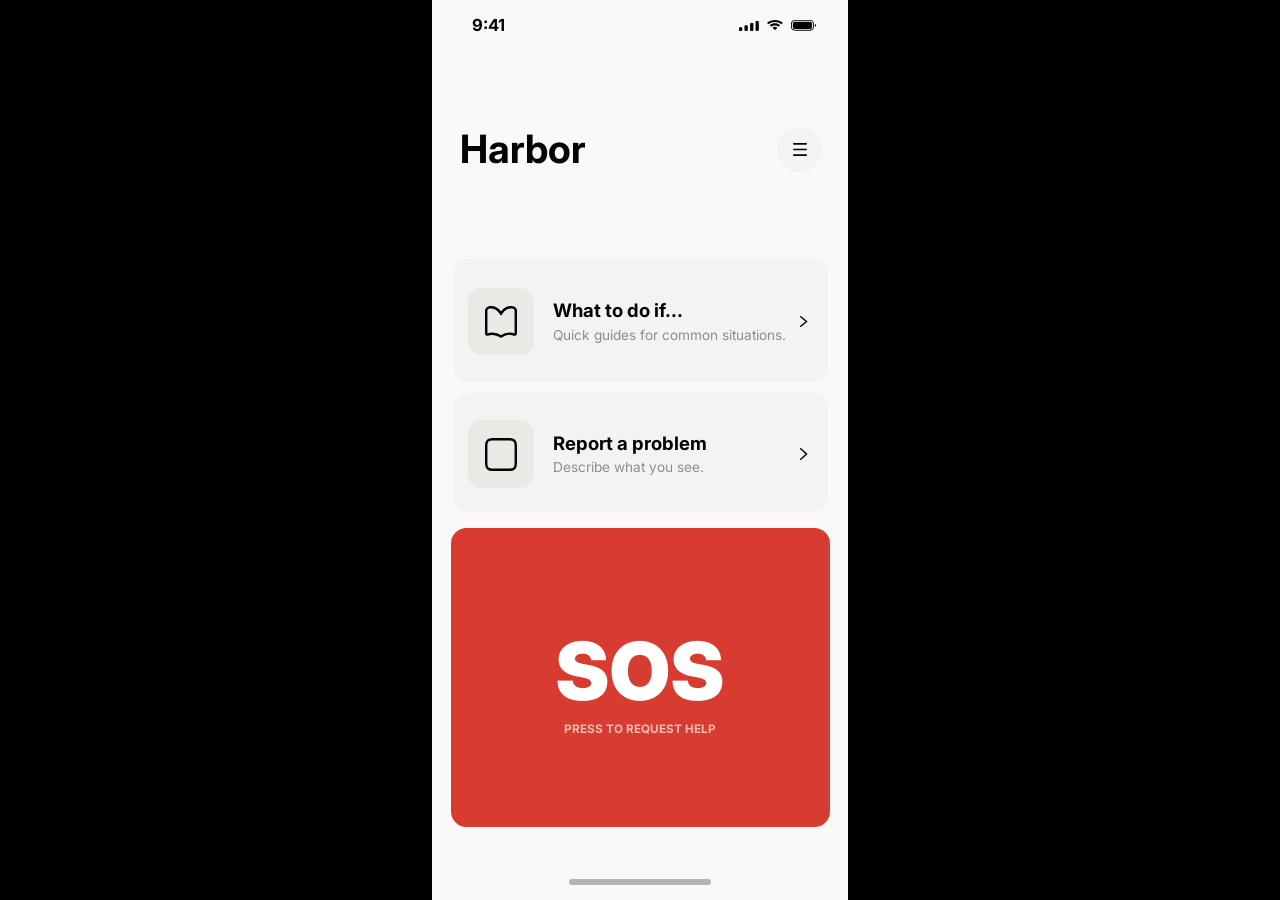
==== index.html @ 2ef94d4e "feat: high-end scrolling presentation website with 'P' key trigger, Double Diamond SVG, and mirrored" ====
<!DOCTYPE html>
<html lang="en">
<head>
    <meta charset="UTF-8">
    <meta name="viewport" content="width=device-width, initial-scale=1.0, maximum-scale=1.0">
    <title>Harbor · Superhero Emergency Alert App</title>
    <link rel="preconnect" href="https://fonts.googleapis.com">
    <link rel="preconnect" href="https://fonts.gstatic.com" crossorigin>
    <link href="https://fonts.googleapis.com/css2?family=Inter:wght@300;400;500;600;700;800;900&family=JetBrains+Mono:wght@400;500;600&display=swap" rel="stylesheet">
    <style>
        :root {
            --bg-dark: #08090d;
            --bg-card: rgba(18, 20, 29, 0.75);
            --border-glass: rgba(255, 255, 255, 0.08);
            --border-focus: rgba(239, 68, 68, 0.4);
            --text-primary: #f8fafc;
            --text-secondary: #94a3b8;
            --text-muted: #64748b;
            --accent-red: #ef4444;
            --accent-crimson: #e11d48;
            --accent-blue: #3b82f6;
            --font-main: 'Inter', -apple-system, BlinkMacSystemFont, 'Segoe UI', Roboto, sans-serif;
            --font-mono: 'JetBrains Mono', monospace;
        }

        * {
            box-sizing: border-box;
            margin: 0;
            padding: 0;
            -webkit-tap-highlight-color: transparent;
        }

        body {
            background: var(--bg-dark);
            color: var(--text-primary);
            font-family: var(--font-main);
            overflow-x: hidden;
            min-height: 100vh;
        }

        /* ==========================================================================
           PROTOTYPE VIEW MODE
           ========================================================================== */
        #prototype-viewport {
            width: 100vw;
            height: 100vh;
            display: flex;
            justify-content: center;
            align-items: center;
            background: #000;
            overflow: hidden;
            position: fixed;
            top: 0;
            left: 0;
            z-index: 100;
        }

        .phone-wrapper {
            position: relative;
            aspect-ratio: 852 / 1844;
            width: min(100vw, calc(100vh * (852 / 1844)));
            height: min(100vh, calc(100vw * (1844 / 852)));
            max-width: 100vw;
            max-height: 100vh;
            margin: auto;
            overflow: hidden;
            font-family: 'Inter', -apple-system, BlinkMacSystemFont, sans-serif;
            container-type: size;
            user-select: none;
            box-shadow: 0 0 60px rgba(0, 0, 0, 0.9);
        }

        .phone-wrapper * {
            pointer-events: none;
        }

        /* ==========================================================================
           PRESENTATION MODE (High-End Scrolling Website)
           ========================================================================== */
        #presentation-viewport {
            display: none;
            width: 100%;
            min-height: 100vh;
            background: var(--bg-dark);
            position: relative;
            z-index: 200;
            overflow-y: auto;
            scroll-behavior: smooth;
        }

        /* Background atmospheric mesh glow */
        .ambient-mesh {
            position: fixed;
            top: 0;
            left: 0;
            width: 100vw;
            height: 100vh;
            pointer-events: none;
            z-index: 0;
            background: 
                radial-gradient(circle at 15% 20%, rgba(225, 29, 72, 0.08) 0%, transparent 45%),
                radial-gradient(circle at 85% 65%, rgba(59, 130, 246, 0.06) 0%, transparent 50%),
                radial-gradient(circle at 50% 90%, rgba(239, 68, 68, 0.05) 0%, transparent 40%);
        }

        /* Persistent Navigation / Brand Header */
        .pres-nav {
            position: sticky;
            top: 0;
            width: 100%;
            padding: 1.25rem 2.5rem;
            display: flex;
            justify-content: space-between;
            align-items: center;
            background: rgba(8, 9, 13, 0.82);
            backdrop-filter: blur(20px);
            border-bottom: 1px solid var(--border-glass);
            z-index: 50;
        }

        .pres-nav-brand {
            display: flex;
            align-items: center;
            gap: 0.85rem;
        }

        .pres-logo-icon {
            width: 28px;
            height: 28px;
            background: linear-gradient(135deg, var(--accent-crimson), #fb7185);
            border-radius: 7px;
            display: flex;
            align-items: center;
            justify-content: center;
            color: #fff;
            font-weight: 900;
            font-size: 14px;
            box-shadow: 0 4px 12px rgba(225, 29, 72, 0.35);
        }

        .pres-nav-title {
            font-size: 1.05rem;
            font-weight: 700;
            color: #fff;
            letter-spacing: -0.02em;
        }

        .pres-nav-badge {
            font-family: var(--font-mono);
            font-size: 0.72rem;
            padding: 0.2rem 0.6rem;
            border-radius: 999px;
            background: rgba(255, 255, 255, 0.06);
            color: var(--text-secondary);
            border: 1px solid var(--border-glass);
        }

        .pres-nav-actions {
            display: flex;
            align-items: center;
            gap: 1.25rem;
        }

        .btn-live-prototype {
            display: inline-flex;
            align-items: center;
            gap: 0.5rem;
            background: rgba(239, 68, 68, 0.12);
            color: #fca5a5;
            border: 1px solid rgba(239, 68, 68, 0.3);
            padding: 0.5rem 1.15rem;
            border-radius: 8px;
            font-size: 0.85rem;
            font-weight: 600;
            text-decoration: none;
            transition: all 0.2s ease;
            cursor: pointer;
        }

        .btn-live-prototype:hover {
            background: rgba(239, 68, 68, 0.22);
            border-color: rgba(239, 68, 68, 0.5);
            color: #fff;
            transform: translateY(-1px);
        }

        .pulse-dot {
            width: 7px;
            height: 7px;
            border-radius: 50%;
            background: #ef4444;
            box-shadow: 0 0 8px #ef4444;
            animation: pulse 1.8s infinite;
        }

        @keyframes pulse {
            0%, 100% { opacity: 1; transform: scale(1); }
            50% { opacity: 0.4; transform: scale(0.85); }
        }

        /* Main Scrolling Content Area */
        .pres-container {
            max-width: 1280px;
            margin: 0 auto;
            padding: 3rem 2.5rem 6rem;
            position: relative;
            z-index: 10;
        }

        /* Common Section Layout */
        .pres-section {
            min-height: calc(100vh - 120px);
            display: flex;
            flex-direction: column;
            justify-content: center;
            padding: 4.5rem 0;
            border-bottom: 1px solid rgba(255, 255, 255, 0.05);
            position: relative;
        }

        .pres-section:last-of-type {
            border-bottom: none;
        }

        /* Kicker Label */
        .pres-kicker {
            font-family: var(--font-mono);
            font-size: 0.8125rem;
            font-weight: 600;
            text-transform: uppercase;
            letter-spacing: 0.14em;
            color: #fb7185;
            margin-bottom: 1.25rem;
            display: flex;
            align-items: center;
            gap: 0.65rem;
        }

        .pres-kicker::before {
            content: '';
            display: inline-block;
            width: 18px;
            height: 2px;
            background: #e11d48;
        }

        /* Section Headings */
        .pres-title {
            font-size: clamp(3.2rem, 6.5vw, 5.75rem);
            font-weight: 800;
            color: #fff;
            letter-spacing: -0.04em;
            line-height: 1.04;
            margin-bottom: 1.5rem;
        }

        .pres-subline {
            font-size: clamp(1.25rem, 2.2vw, 1.85rem);
            font-weight: 400;
            color: #cbd5e1;
            line-height: 1.45;
            max-width: 780px;
            letter-spacing: -0.015em;
            margin-bottom: 3.5rem;
        }

        /* Running Footers */
        .pres-footer {
            margin-top: auto;
            padding-top: 3.5rem;
            display: flex;
            justify-content: space-between;
            align-items: center;
            font-size: 0.95rem;
            color: var(--text-muted);
            border-top: 1px solid var(--border-glass);
            flex-wrap: wrap;
            gap: 1rem;
        }

        .pres-footer a.prototype-link {
            color: #38bdf8;
            text-decoration: none;
            font-weight: 600;
            display: inline-flex;
            align-items: center;
            gap: 0.35rem;
            transition: color 0.2s ease;
        }

        .pres-footer a.prototype-link:hover {
            color: #7dd3fc;
            text-decoration: underline;
        }

        /* ==========================================================================
           SECTION 1: HERO / COVER
           ========================================================================== */
        .hero-grid {
            display: grid;
            grid-template-columns: 1.15fr 0.85fr;
            gap: 4rem;
            align-items: center;
            width: 100%;
        }

        .hero-left {
            display: flex;
            flex-direction: column;
        }

        .hero-stats-row {
            display: flex;
            gap: 2.5rem;
            margin-bottom: 2rem;
            padding: 1.5rem 0;
            border-top: 1px solid var(--border-glass);
            border-bottom: 1px solid var(--border-glass);
        }

        .hero-stat-item {
            display: flex;
            flex-direction: column;
            gap: 0.25rem;
        }

        .hero-stat-label {
            font-family: var(--font-mono);
            font-size: 0.72rem;
            color: var(--text-muted);
            text-transform: uppercase;
            letter-spacing: 0.08em;
        }

        .hero-stat-value {
            font-size: 1.15rem;
            font-weight: 700;
            color: #f1f5f9;
        }

        /* Phone Device Mockup Showcase */
        .hero-mockup-wrapper {
            display: flex;
            justify-content: center;
            align-items: center;
            position: relative;
        }

        .mockup-backdrop-glow {
            position: absolute;
            width: 340px;
            height: 600px;
            background: radial-gradient(circle, rgba(225, 29, 72, 0.28) 0%, transparent 70%);
            filter: blur(54px);
            z-index: 1;
        }

        .device-phone-chassis {
            position: relative;
            z-index: 2;
            width: 360px;
            height: calc(360px * (1844 / 852));
            background: #111317;
            border-radius: 54px;
            padding: 10px;
            box-shadow: 
                0 32px 80px -15px rgba(0, 0, 0, 0.9),
                0 0 0 1px rgba(255, 255, 255, 0.14),
                inset 0 0 0 2px rgba(255, 255, 255, 0.08);
            transform: perspective(1200px) rotateY(-4deg) rotateX(2deg);
            transition: transform 0.4s cubic-bezier(0.16, 1, 0.3, 1), box-shadow 0.4s ease;
        }

        .device-phone-chassis:hover {
            transform: perspective(1200px) rotateY(0deg) rotateX(0deg) scale(1.02);
            box-shadow: 
                0 42px 100px -10px rgba(225, 29, 72, 0.3),
                0 0 0 1px rgba(255, 255, 255, 0.22);
        }

        .device-screen-bezel {
            position: relative;
            width: 100%;
            height: 100%;
            aspect-ratio: 852 / 1844;
            border-radius: 44px;
            overflow: hidden;
            background: rgb(250, 249, 247);
            container-type: size;
        }

        .device-screen-bezel .screen {
            display: block !important;
            position: absolute;
            top: 0;
            left: 0;
            width: 100%;
            height: 100%;
        }

        /* ==========================================================================
           SECTION 2: THE BRIEF & REFRAME
           ========================================================================== */
        .brief-layout {
            display: flex;
            flex-direction: column;
            gap: 3.5rem;
            width: 100%;
        }

        .asked-vs-testing-grid {
            display: grid;
            grid-template-columns: 1fr 1fr;
            gap: 2.5rem;
            width: 100%;
        }

        .comparison-col {
            display: flex;
            flex-direction: column;
            gap: 1.5rem;
        }

        .col-header-pill {
            display: flex;
            align-items: center;
            gap: 0.75rem;
            font-family: var(--font-mono);
            font-size: 0.8125rem;
            font-weight: 700;
            text-transform: uppercase;
            letter-spacing: 0.1em;
            padding: 0.65rem 1.25rem;
            border-radius: 12px;
            width: fit-content;
        }

        .col-left-pill {
            background: rgba(148, 163, 184, 0.08);
            color: #94a3b8;
            border: 1px solid rgba(148, 163, 184, 0.15);
        }

        .col-right-pill {
            background: rgba(59, 130, 246, 0.12);
            color: #93c5fd;
            border: 1px solid rgba(59, 130, 246, 0.25);
        }

        .brief-card {
            background: var(--bg-card);
            border: 1px solid var(--border-glass);
            border-radius: 20px;
            padding: 2rem;
            backdrop-filter: blur(16px);
            display: flex;
            flex-direction: column;
            gap: 0.85rem;
            position: relative;
            transition: all 0.25s ease;
        }

        .brief-card:hover {
            border-color: rgba(255, 255, 255, 0.18);
            transform: translateY(-2px);
            background: rgba(26, 30, 44, 0.85);
        }

        .brief-card-num {
            font-family: var(--font-mono);
            font-size: 0.75rem;
            font-weight: 700;
            color: var(--accent-red);
            letter-spacing: 0.1em;
        }

        .brief-card-title {
            font-size: 1.25rem;
            font-weight: 700;
            color: #fff;
            letter-spacing: -0.02em;
            line-height: 1.3;
        }

        .brief-card-desc {
            font-size: 0.95rem;
            color: var(--text-secondary);
            line-height: 1.6;
        }

        /* The Reframe Callout (Punchline - Greatest Weight) */
        .reframe-banner-card {
            position: relative;
            background: linear-gradient(135deg, rgba(225, 29, 72, 0.12) 0%, rgba(17, 24, 39, 0.85) 60%, rgba(8, 9, 13, 0.95) 100%);
            border: 1.5px solid rgba(225, 29, 72, 0.35);
            border-radius: 28px;
            padding: 3.5rem 3.5rem;
            overflow: hidden;
            box-shadow: 
                0 24px 60px rgba(225, 29, 72, 0.12),
                inset 0 1px 0 rgba(255, 255, 255, 0.15);
        }

        .reframe-badge {
            display: inline-flex;
            align-items: center;
            gap: 0.5rem;
            font-family: var(--font-mono);
            font-size: 0.75rem;
            font-weight: 700;
            text-transform: uppercase;
            letter-spacing: 0.14em;
            color: #fb7185;
            background: rgba(225, 29, 72, 0.15);
            border: 1px solid rgba(225, 29, 72, 0.3);
            padding: 0.35rem 0.85rem;
            border-radius: 999px;
            margin-bottom: 1.5rem;
        }

        .reframe-punchline {
            font-size: clamp(1.85rem, 3.4vw, 2.85rem);
            font-weight: 800;
            color: #ffffff;
            line-height: 1.22;
            letter-spacing: -0.03em;
            margin-bottom: 1.25rem;
        }

        .reframe-punchline span.highlight {
            background: linear-gradient(120deg, #fca5a5, #f43f5e);
            -webkit-background-clip: text;
            -webkit-text-fill-color: transparent;
        }

        .reframe-subtext {
            font-size: 1.15rem;
            color: #cbd5e1;
            line-height: 1.6;
            max-width: 820px;
        }

        /* ==========================================================================
           SECTION 3: THE PROCESS & DOUBLE DIAMOND
           ========================================================================== */
        .process-layout {
            display: flex;
            flex-direction: column;
            gap: 3.5rem;
            width: 100%;
        }

        .caption-card {
            display: flex;
            align-items: center;
            gap: 1.25rem;
            padding: 1.25rem 2rem;
            background: rgba(255, 255, 255, 0.03);
            border: 1px solid var(--border-glass);
            border-radius: 16px;
            width: fit-content;
        }

        .caption-icon {
            font-size: 1.2rem;
        }

        .caption-text {
            font-size: 1.15rem;
            font-weight: 600;
            color: #f1f5f9;
            letter-spacing: -0.01em;
        }

        .diamond-diagram-container {
            background: var(--bg-card);
            border: 1px solid var(--border-glass);
            border-radius: 28px;
            padding: 3rem 2.5rem;
            backdrop-filter: blur(20px);
            box-shadow: 0 20px 50px rgba(0, 0, 0, 0.4);
        }

        /* 7 Phases Breakdown Cards */
        .phases-grid {
            display: grid;
            grid-template-columns: repeat(7, 1fr);
            gap: 1rem;
            width: 100%;
            margin-top: 2rem;
        }

        .phase-step-card {
            background: rgba(255, 255, 255, 0.02);
            border: 1px solid var(--border-glass);
            border-radius: 14px;
            padding: 1.15rem 1rem;
            display: flex;
            flex-direction: column;
            gap: 0.5rem;
            transition: all 0.2s ease;
        }

        .phase-step-card:hover {
            background: rgba(255, 255, 255, 0.05);
            border-color: rgba(255, 255, 255, 0.2);
            transform: translateY(-2px);
        }

        .phase-num {
            font-family: var(--font-mono);
            font-size: 0.72rem;
            font-weight: 700;
            color: #94a3b8;
        }

        .phase-name {
            font-size: 0.92rem;
            font-weight: 700;
            color: #fff;
            line-height: 1.25;
        }

        .phase-type {
            font-size: 0.75rem;
            color: #64748b;
        }

        /* Floating Mode Switch Notification (Top right indicator) */
        .shortcut-badge {
            font-family: var(--font-mono);
            font-size: 0.75rem;
            color: #94a3b8;
            padding: 0.35rem 0.75rem;
            background: rgba(255, 255, 255, 0.05);
            border: 1px solid var(--border-glass);
            border-radius: 8px;
        }

        /* ==========================================================================
           PRINT / PDF EXPORT STYLES
           ========================================================================== */
        @media print {
            body, html {
                background: #08090d !important;
                color: #fff !important;
                -webkit-print-color-adjust: exact !important;
                print-color-adjust: exact !important;
            }

            #prototype-viewport {
                display: none !important;
            }

            #presentation-viewport {
                display: block !important;
                overflow: visible !important;
            }

            .pres-nav {
                display: none !important;
            }

            .pres-section {
                page-break-after: always !important;
                break-after: page !important;
                min-height: 100vh !important;
                height: 100vh !important;
                padding: 3rem 2rem !important;
                box-sizing: border-box !important;
            }

            .device-phone-chassis {
                transform: none !important;
                box-shadow: 0 0 0 1px #333 !important;
            }
        }

        /* Responsive breakpoints */
        @media (max-width: 1024px) {
            .hero-grid {
                grid-template-columns: 1fr;
                gap: 3rem;
            }
            .asked-vs-testing-grid {
                grid-template-columns: 1fr;
            }
            .phases-grid {
                grid-template-columns: repeat(2, 1fr);
            }
            .pres-section {
                min-height: auto;
                padding: 3rem 0;
            }
        }
    </style>
</head>
<body>

    <!-- ==========================================================================
         MODE 1: INTERACTIVE MOBILE PROTOTYPE
         ========================================================================== -->
    <div id="prototype-viewport">
        <div class="phone-wrapper">
            
        <div id="home" class="screen" style="display:block; width:100%; height:100%; position:absolute; top:0; left:0; background:rgb(250,249,247);">
            <div style='position:absolute; left:0.000%; top:0.000%; width:100.000%; height:100.000%; pointer-events:none; background:rgb(250,249,247);'></div>
<div style='position:absolute; left:9.636%; top:1.762%; text-align:left; width:max-content; white-space:nowrap; height:max-content; font-size:1.844cqh; font-weight:700; color:rgb(3,4,3); line-height:1.150; display:flex; flex-direction:column; overflow:visible;'><span>9:41</span></div>
<img id='21:285' src='svgs/21_285.svg' style='position:absolute; left:73.913%; top:2.302%; width:4.738%; height:1.127%; object-fit:contain;' />
<img id='21:288' src='svgs/21_288.svg' style='position:absolute; left:80.482%; top:2.206%; width:3.827%; height:1.137%; object-fit:contain;' />
<img id='21:291' src='svgs/21_291.svg' style='position:absolute; left:86.134%; top:2.267%; width:6.423%; height:1.198%; object-fit:contain;' />
<div style='position:absolute; left:6.698%; top:14.100%; text-align:left; width:max-content; white-space:nowrap; height:max-content; font-size:4.338cqh; font-weight:700; color:rgb(3,4,3); line-height:1.150; display:flex; flex-direction:column; overflow:visible;'><span>Harbor</span></div>
<div style='position:absolute; left:83.079%; top:14.100%; width:10.811%; height:4.989%; pointer-events:none; background:rgb(244,243,241); border-radius:5.423cqh;'></div>
<img id='21:261' src='svgs/21_261.svg' style='position:absolute; left:86.722%; top:15.835%; width:3.525%; height:1.518%; object-fit:contain;' />
<div style='position:absolute; left:5.053%; top:28.742%; width:90.247%; height:13.666%; pointer-events:none; background:rgb(244,243,241); border-radius:1.735cqh;'></div>
<div style='position:absolute; left:8.578%; top:31.996%; width:15.981%; height:7.484%; pointer-events:none; background:rgb(235,233,230); border-radius:1.518cqh;'></div>
<img id='21:265' src='svgs/21_265.svg' style='position:absolute; left:12.691%; top:33.948%; width:7.756%; height:3.579%; object-fit:contain;' />
<div style='position:absolute; left:29.025%; top:33.351%; text-align:left; width:max-content; white-space:nowrap; height:max-content; font-size:2.061cqh; font-weight:700; color:rgb(3,4,3); line-height:1.158; display:flex; flex-direction:column; overflow:visible;'><span>What to do if...</span></div>
<div style='position:absolute; left:29.025%; top:36.280%; text-align:left; width:max-content; white-space:nowrap; height:max-content; font-size:1.518cqh; font-weight:400; color:rgb(137,142,152); line-height:1.214; display:flex; flex-direction:column; overflow:visible;'><span>Quick guides for common situations.</span></div>
<img id='21:269' src='svgs/21_269.svg' style='position:absolute; left:88.484%; top:34.978%; width:1.880%; height:1.518%; object-fit:contain;' />
<div style='position:absolute; left:5.053%; top:43.709%; width:90.247%; height:13.178%; pointer-events:none; background:rgb(244,243,241); border-radius:1.735cqh;'></div>
<div style='position:absolute; left:8.578%; top:46.719%; width:15.981%; height:7.484%; pointer-events:none; background:rgb(235,233,230); border-radius:1.518cqh;'></div>
<img id='21:272' src='svgs/21_272.svg' style='position:absolute; left:12.691%; top:48.617%; width:7.756%; height:3.688%; object-fit:contain;' />
<div style='position:absolute; left:29.025%; top:48.075%; text-align:left; width:max-content; white-space:nowrap; height:max-content; font-size:2.061cqh; font-weight:700; color:rgb(3,4,3); line-height:1.158; display:flex; flex-direction:column; overflow:visible;'><span>Report a problem</span></div>
<div style='position:absolute; left:29.025%; top:51.003%; text-align:left; width:max-content; white-space:nowrap; height:max-content; font-size:1.518cqh; font-weight:400; color:rgb(137,142,152); line-height:1.214; display:flex; flex-direction:column; overflow:visible;'><span>Describe what you see.</span></div>
<img id='21:276' src='svgs/21_276.svg' style='position:absolute; left:88.484%; top:49.702%; width:1.880%; height:1.518%; object-fit:contain;' />
<div style='position:absolute; left:4.583%; top:58.623%; width:91.069%; height:33.297%; pointer-events:none; background:rgb(216,59,48); border-radius:1.735cqh;'></div>
<div style='position:absolute; left:50.118%; top:69.902%; transform:translateX(-50%); text-align:center; width:max-content; white-space:nowrap; height:max-content; font-size:8.894cqh; font-weight:900; color:rgb(255,255,255); line-height:1.061; display:flex; flex-direction:column; overflow:visible;'><span>SOS</span></div>
<div style='position:absolute; left:50.118%; top:80.206%; transform:translateX(-50%); text-align:center; width:max-content; white-space:nowrap; height:max-content; font-size:1.302cqh; font-weight:700; color:rgb(243,187,179); line-height:1.250; display:flex; flex-direction:column; overflow:visible;'><span>PRESS TO REQUEST HELP</span></div>
<div style='position:absolute; left:32.902%; top:97.722%; width:34.195%; height:0.651%; pointer-events:none; background:rgb(180,177,176); border-radius:5.423cqh;'></div>
        </div>
        
        <div id="sending_alert" class="screen" style="display:none; width:100%; height:100%; position:absolute; top:0; left:0; background:rgb(250,249,247);">
            <div style='position:absolute; left:0.000%; top:0.000%; width:100.000%; height:100.000%; pointer-events:none; background:rgb(250,249,247);'></div>
<div style='position:absolute; left:10.563%; top:1.681%; text-align:left; width:max-content; white-space:nowrap; height:max-content; font-size:1.844cqh; font-weight:700; color:rgb(3,4,3); line-height:1.300; display:flex; flex-direction:column; overflow:visible;'><span>9:41</span></div>
<img id='21:3529' src='svgs/21_3529.svg' style='position:absolute; left:74.178%; top:2.169%; width:4.930%; height:1.410%; object-fit:contain;' />
<img id='21:3530' src='svgs/21_3530.svg' style='position:absolute; left:80.516%; top:2.169%; width:4.225%; height:1.410%; object-fit:contain;' />
<img id='21:3531' src='svgs/21_3531.svg' style='position:absolute; left:86.150%; top:2.169%; width:6.573%; height:1.410%; object-fit:contain;' />
<img id='21:3533' src='svgs/21_3533.svg' style='position:absolute; left:10.094%; top:24.675%; width:79.812%; height:37.419%; object-fit:contain;' />
<img id='21:3534' src='svgs/21_3534.svg' style='position:absolute; left:15.141%; top:25.759%; width:72.418%; height:35.249%; object-fit:contain;' />
<div style='position:absolute; left:50.000%; top:35.005%; transform:translateX(-50%); text-align:center; width:max-content; white-space:nowrap; height:max-content; font-size:13.232cqh; font-weight:700; color:rgb(3,4,3); line-height:1.066; display:flex; flex-direction:column; overflow:visible;'><span>2</span></div>
<div style='position:absolute; left:50.000%; top:49.105%; transform:translateX(-50%); text-align:center; width:max-content; white-space:nowrap; height:max-content; font-size:2.061cqh; font-weight:400; color:rgb(153,153,153); line-height:1.300; display:flex; flex-direction:column; overflow:visible;'><span>Sending alert...</span></div>
<div style='position:absolute; left:4.577%; top:82.104%; width:90.845%; height:9.761%; pointer-events:none; background:rgb(216,59,48); border-radius:1.735cqh;'></div>
<div style='position:absolute; left:50.000%; top:85.005%; transform:translateX(-50%); text-align:center; width:max-content; white-space:nowrap; height:max-content; font-size:3.037cqh; font-weight:700; color:rgb(255,255,255); line-height:1.300; display:flex; flex-direction:column; overflow:visible;'><span>Cancel</span></div>
<div style='position:absolute; left:32.981%; top:97.722%; width:34.038%; height:0.651%; pointer-events:none; background:rgb(180,177,176); border-radius:54.230cqh;'></div>
        </div>
        
        <div id="sos_active" class="screen" style="display:none; width:100%; height:100%; position:absolute; top:0; left:0; background:rgb(16,19,20);">
            <div style='position:absolute; left:0.000%; top:0.000%; width:100.000%; height:100.000%; pointer-events:none; background:rgb(16,19,20);'></div>
<div style='position:absolute; left:10.563%; top:1.681%; text-align:left; width:max-content; white-space:nowrap; height:max-content; font-size:1.844cqh; font-weight:700; color:rgb(250,250,250); line-height:1.300; display:flex; flex-direction:column; overflow:visible;'><span>9:41</span></div>
<img id='21:3545' src='svgs/21_3545.svg' style='position:absolute; left:74.178%; top:2.169%; width:4.930%; height:1.410%; object-fit:contain;' />
<img id='21:3546' src='svgs/21_3546.svg' style='position:absolute; left:80.516%; top:2.169%; width:4.225%; height:1.410%; object-fit:contain;' />
<img id='21:3547' src='svgs/21_3547.svg' style='position:absolute; left:86.150%; top:2.169%; width:6.573%; height:1.410%; object-fit:contain;' />
<div style='position:absolute; left:3.991%; top:7.918%; width:92.019%; height:48.482%; pointer-events:none; background:rgb(25,28,27); border-radius:1.735cqh; border: 0.054cqh solid rgb(40,44,42); box-sizing: border-box;'></div>
<div style='position:absolute; left:8.216%; top:10.846%; text-align:left; width:max-content; white-space:nowrap; height:max-content; font-size:1.518cqh; font-weight:400; color:rgb(180,184,188); line-height:1.300; display:flex; flex-direction:column; overflow:visible;'><span>Sharing Location, Mic and Video</span></div>
<img id='21:3890' src='svgs/21_3890.svg' style='position:absolute; left:85.544%; top:10.905%; width:5.673%; height:1.835%; object-fit:contain;' />
<div style='position:absolute; left:7.277%; top:15.184%; width:85.446%; height:12.907%; pointer-events:none; background:rgb(32,41,35); border-radius:1.735cqh;'></div>
<div style='position:absolute; left:13.146%; top:17.842%; width:16.432%; height:7.592%; pointer-events:none; background:rgb(47,57,48); border-radius:54.230cqh;'></div>
<img id='21:3555' src='svgs/21_3555.svg' style='position:absolute; left:18.310%; top:20.228%; width:6.103%; height:2.820%; object-fit:contain;' />
<div style='position:absolute; left:36.385%; top:18.465%; text-align:left; width:max-content; white-space:nowrap; height:max-content; font-size:1.627cqh; font-weight:700; color:rgb(180,184,188); line-height:1.300; display:flex; flex-direction:column; overflow:visible;'><span>Help is just</span></div>
<div style='position:absolute; left:36.385%; top:20.797%; text-align:left; width:max-content; white-space:nowrap; height:max-content; font-size:3.471cqh; font-weight:700; color:rgb(250,250,250); line-height:1.150; display:flex; flex-direction:column; overflow:visible;'><span>20 m away</span></div>
<div style='position:absolute; left:7.277%; top:29.067%; width:85.446%; height:12.148%; pointer-events:none; background:rgb(42,37,33); border-radius:1.735cqh;'></div>
<div style='position:absolute; left:13.146%; top:31.345%; width:16.432%; height:7.592%; pointer-events:none; background:rgb(56,52,44); border-radius:54.230cqh;'></div>
<img id='21:3561' src='svgs/21_3561.svg' style='position:absolute; left:17.723%; top:33.964%; width:7.277%; height:2.354%; object-fit:contain;' />
<div style='position:absolute; left:36.385%; top:32.538%; text-align:left; width:max-content; white-space:nowrap; height:max-content; font-size:2.007cqh; font-weight:700; color:rgb(250,250,250); line-height:1.300; display:flex; flex-direction:column; overflow:visible;'><span>5 Heroes are on your way</span></div>
<div style='position:absolute; left:36.385%; top:35.792%; text-align:left; width:max-content; white-space:nowrap; height:max-content; font-size:1.518cqh; font-weight:400; color:rgb(180,184,188); line-height:1.300; display:flex; flex-direction:column; overflow:visible;'><span>8 Watchers are near</span></div>
<div style='position:absolute; left:7.277%; top:42.191%; width:85.446%; height:12.690%; pointer-events:none; background:rgb(32,39,43); border-radius:1.735cqh;'></div>
<img id='21:3566' src='svgs/21_3566.svg' style='position:absolute; left:13.146%; top:44.740%; width:16.432%; height:7.592%; object-fit:contain;' />
<div style='position:absolute; left:36.385%; top:45.906%; text-align:left; width:max-content; white-space:nowrap; height:max-content; font-size:2.115cqh; font-weight:700; color:rgb(250,250,250); line-height:1.300; display:flex; flex-direction:column; overflow:visible;'><span>Genos is 600 m away</span></div>
<div style='position:absolute; left:36.385%; top:49.322%; text-align:left; width:max-content; white-space:nowrap; height:max-content; font-size:1.410cqh; font-weight:400; color:rgb(180,184,188); line-height:1.300; display:flex; flex-direction:column; overflow:visible;'><span>Class A Hero, 127 Situations handled</span></div>
<div style='position:absolute; left:4.577%; top:59.219%; text-align:left; width:max-content; white-space:nowrap; height:max-content; font-size:1.518cqh; font-weight:400; color:rgb(180,184,188); line-height:1.300; display:flex; flex-direction:column; overflow:visible;'><span>The Current Situation is</span></div>
<div style='position:absolute; left:4.577%; top:62.690%; width:44.014%; height:10.738%; pointer-events:none; background:rgb(32,41,35); border-radius:1.735cqh; border: 0.054cqh solid rgb(57,66,58); box-sizing: border-box;'></div>
<img id='21:3893' src='svgs/21_3893.svg' style='position:absolute; left:23.846%; top:65.799%; width:5.478%; height:1.265%; object-fit:contain;' />
<div style='position:absolute; left:26.585%; top:68.818%; transform:translateX(-50%); text-align:center; width:max-content; white-space:nowrap; height:max-content; font-size:1.844cqh; font-weight:700; color:rgb(250,250,250); line-height:1.300; display:flex; flex-direction:column; overflow:visible;'><span>Better</span></div>
<div style='position:absolute; left:51.408%; top:62.690%; width:44.014%; height:10.738%; pointer-events:none; background:rgb(42,37,33); border-radius:1.735cqh; border: 0.054cqh solid rgb(57,66,58); box-sizing: border-box;'></div>
<img id='21:3896' src='svgs/21_3896.svg' style='position:absolute; left:70.677%; top:65.799%; width:5.478%; height:1.265%; object-fit:contain;' />
<div style='position:absolute; left:73.415%; top:68.818%; transform:translateX(-50%); text-align:center; width:max-content; white-space:nowrap; height:max-content; font-size:1.844cqh; font-weight:700; color:rgb(250,250,250); line-height:1.300; display:flex; flex-direction:column; overflow:visible;'><span>Worse</span></div>
<div style='position:absolute; left:4.577%; top:74.946%; width:90.845%; height:7.484%; pointer-events:none; background:rgb(39,43,45); border-radius:1.735cqh;'></div>
<img id='21:3899' src='svgs/21_3899.svg' style='position:absolute; left:35.153%; top:78.037%; width:2.817%; height:1.302%; object-fit:contain;' />
<div style='position:absolute; left:43.603%; top:77.495%; text-align:left; width:max-content; white-space:nowrap; height:max-content; font-size:1.844cqh; font-weight:700; color:rgb(250,250,250); line-height:1.300; display:flex; flex-direction:column; overflow:visible;'><span>Cancel SOS</span></div>
<div style='position:absolute; left:4.577%; top:83.948%; width:90.845%; height:5.206%; pointer-events:none; background:rgb(24,28,30); border-radius:1.735cqh; border: 0.054cqh solid rgb(48,53,54); box-sizing: border-box;'></div>
<div style='position:absolute; left:50.000%; top:85.683%; transform:translateX(-50%); text-align:center; width:max-content; white-space:nowrap; height:max-content; font-size:1.356cqh; font-weight:400; color:rgb(180,184,188); line-height:1.300; display:flex; flex-direction:column; overflow:visible;'><span>Swipe up anywhere to add details</span></div>
<div style='position:absolute; left:32.981%; top:97.722%; width:34.038%; height:0.651%; pointer-events:none; background:rgb(240,240,240); border-radius:54.230cqh;'></div>
        </div>
        
        <div id="situation_category" class="screen" style="display:none; width:100%; height:100%; position:absolute; top:0; left:0; background:rgb(16,19,20);">
            <div style='position:absolute; left:0.000%; top:0.000%; width:100.000%; height:100.000%; pointer-events:none; background:rgb(16,19,20);'></div>
<div style='position:absolute; left:10.563%; top:1.681%; text-align:left; width:max-content; white-space:nowrap; height:max-content; font-size:1.844cqh; font-weight:700; color:rgb(250,250,250); line-height:1.300; display:flex; flex-direction:column; overflow:visible;'><span>9:41</span></div>
<img id='21:3591' src='svgs/21_3591.svg' style='position:absolute; left:74.178%; top:2.169%; width:4.930%; height:1.410%; object-fit:contain;' />
<img id='21:3592' src='svgs/21_3592.svg' style='position:absolute; left:80.516%; top:2.169%; width:4.225%; height:1.410%; object-fit:contain;' />
<img id='21:3593' src='svgs/21_3593.svg' style='position:absolute; left:86.150%; top:2.169%; width:6.573%; height:1.410%; object-fit:contain;' />
<div style='position:absolute; left:6.338%; top:8.731%; width:71.009%; height:0.759%; pointer-events:none; background:rgb(24,28,30); border-radius:0.542cqh;'></div>
<div style='position:absolute; left:6.338%; top:8.731%; width:19.014%; height:0.759%; pointer-events:none; background:rgb(255,255,255); border-radius:0.542cqh;'></div>
<div style='position:absolute; left:81.103%; top:8.324%; text-align:left; width:max-content; white-space:nowrap; height:max-content; font-size:1.193cqh; font-weight:400; color:rgb(180,184,188); line-height:1.300; display:flex; flex-direction:column; overflow:visible;'><span>Step 1 of 2</span></div>
<div style='position:absolute; left:6.338%; top:14.100%; text-align:left; width:max-content; white-space:nowrap; height:max-content; font-size:3.037cqh; font-weight:700; color:rgb(250,250,250); line-height:1.300; display:flex; flex-direction:column; overflow:visible;'><span>What do you see?</span></div>
<div style='position:absolute; left:6.338%; top:18.709%; text-align:left; width:max-content; white-space:nowrap; height:max-content; font-size:1.573cqh; font-weight:400; color:rgb(180,184,188); line-height:1.300; display:flex; flex-direction:column; overflow:visible;'><span>Choose the option that best describes the situation.</span></div>
<div style='position:absolute; left:6.338%; top:21.421%; text-align:left; width:max-content; white-space:nowrap; height:max-content; font-size:1.518cqh; font-weight:400; color:rgb(130,136,139); line-height:1.300; display:flex; flex-direction:column; overflow:visible;'><span>Your mic is on, so you can also just speak if it’s safe.</span></div>
<div style='position:absolute; left:3.286%; top:25.108%; width:45.305%; height:11.714%; pointer-events:none; background:rgb(24,28,30); border-radius:1.735cqh;'></div>
<div style='position:absolute; left:6.338%; top:28.254%; width:11.737%; height:5.423%; pointer-events:none; background:rgb(60,45,38); border-radius:54.230cqh;'></div>
<img id='21:3607' src='svgs/21_3607.svg' style='position:absolute; left:9.953%; top:29.664%; width:4.507%; height:2.603%; object-fit:contain;' />
<div style='position:absolute; left:21.596%; top:28.200%; text-align:left; width:max-content; white-space:nowrap; height:max-content; font-size:1.247cqh; font-weight:700; color:rgb(250,250,250); line-height:1.150; display:flex; flex-direction:column; overflow:visible;'><span>Fire or smoke</span></div>
<div style='position:absolute; left:21.596%; top:30.260%; text-align:left; width:max-content; white-space:nowrap; height:max-content; font-size:1.085cqh; font-weight:400; color:rgb(180,184,188); line-height:1.600; display:flex; flex-direction:column; overflow:visible;'><span>Flames, smoke, or<br>a burning smell</span></div>
<div style='position:absolute; left:51.408%; top:25.108%; width:45.305%; height:11.714%; pointer-events:none; background:rgb(24,28,30); border-radius:1.735cqh;'></div>
<div style='position:absolute; left:54.460%; top:28.254%; width:11.737%; height:5.423%; pointer-events:none; background:rgb(56,39,41); border-radius:54.230cqh;'></div>
<img id='21:3613' src='svgs/21_3613.svg' style='position:absolute; left:57.512%; top:29.664%; width:5.634%; height:2.603%; object-fit:contain;' />
<div style='position:absolute; left:69.718%; top:28.200%; text-align:left; width:max-content; white-space:nowrap; height:max-content; font-size:1.247cqh; font-weight:700; color:rgb(250,250,250); line-height:1.150; display:flex; flex-direction:column; overflow:visible;'><span>Someone hurt</span></div>
<div style='position:absolute; left:69.718%; top:30.260%; text-align:left; width:max-content; white-space:nowrap; height:max-content; font-size:1.085cqh; font-weight:400; color:rgb(180,184,188); line-height:1.600; display:flex; flex-direction:column; overflow:visible;'><span>An injured or<br>collapsed person</span></div>
<div style='position:absolute; left:3.286%; top:38.124%; width:45.305%; height:11.714%; pointer-events:none; background:rgb(24,28,30); border-radius:1.735cqh;'></div>
<div style='position:absolute; left:6.338%; top:41.269%; width:11.737%; height:5.423%; pointer-events:none; background:rgb(42,40,57); border-radius:54.230cqh;'></div>
<img id='21:3620' src='svgs/21_3620.svg' style='position:absolute; left:9.390%; top:43.069%; width:5.634%; height:1.822%; object-fit:contain;' />
<div style='position:absolute; left:21.596%; top:41.215%; text-align:left; width:max-content; white-space:nowrap; height:max-content; font-size:1.247cqh; font-weight:700; color:rgb(250,250,250); line-height:1.150; display:flex; flex-direction:column; overflow:visible;'><span>Crime or suspicious</span></div>
<div style='position:absolute; left:21.596%; top:43.275%; text-align:left; width:max-content; white-space:nowrap; height:max-content; font-size:1.085cqh; font-weight:400; color:rgb(180,184,188); line-height:1.600; display:flex; flex-direction:column; overflow:visible;'><span>Theft, assault, or<br>something looks wrong</span></div>
<div style='position:absolute; left:51.408%; top:38.124%; width:45.305%; height:11.714%; pointer-events:none; background:rgb(24,28,30); border-radius:1.735cqh;'></div>
<div style='position:absolute; left:54.460%; top:41.269%; width:11.737%; height:5.423%; pointer-events:none; background:rgb(52,48,37); border-radius:54.230cqh;'></div>
<img id='21:3626' src='svgs/21_3626.svg' style='position:absolute; left:57.512%; top:42.679%; width:5.634%; height:2.603%; object-fit:contain;' />
<div style='position:absolute; left:69.718%; top:41.215%; text-align:left; width:max-content; white-space:nowrap; height:max-content; font-size:1.247cqh; font-weight:700; color:rgb(250,250,250); line-height:1.150; display:flex; flex-direction:column; overflow:visible;'><span>Disaster or collapse</span></div>
<div style='position:absolute; left:69.718%; top:43.275%; text-align:left; width:max-content; white-space:nowrap; height:max-content; font-size:1.085cqh; font-weight:400; color:rgb(180,184,188); line-height:1.600; display:flex; flex-direction:column; overflow:visible;'><span>Crash, collapse,<br>quake, or flood</span></div>
<div style='position:absolute; left:3.286%; top:51.139%; width:45.305%; height:11.714%; pointer-events:none; background:rgb(24,28,30); border-radius:1.735cqh;'></div>
<div style='position:absolute; left:6.338%; top:54.284%; width:11.737%; height:5.423%; pointer-events:none; background:rgb(37,49,58); border-radius:54.230cqh;'></div>
<img id='21:3633' src='svgs/21_3633.svg' style='position:absolute; left:9.390%; top:55.694%; width:5.634%; height:2.603%; object-fit:contain;' />
<div style='position:absolute; left:21.596%; top:54.230%; text-align:left; width:max-content; white-space:nowrap; height:max-content; font-size:1.247cqh; font-weight:700; color:rgb(250,250,250); line-height:1.150; display:flex; flex-direction:column; overflow:visible;'><span>Someone missing</span></div>
<div style='position:absolute; left:21.596%; top:56.291%; text-align:left; width:max-content; white-space:nowrap; height:max-content; font-size:1.085cqh; font-weight:400; color:rgb(180,184,188); line-height:1.600; display:flex; flex-direction:column; overflow:visible;'><span>A person you can’t<br>find</span></div>
<div style='position:absolute; left:51.408%; top:51.139%; width:45.305%; height:11.714%; pointer-events:none; background:rgb(24,28,30); border-radius:1.735cqh;'></div>
<div style='position:absolute; left:54.460%; top:54.284%; width:11.737%; height:5.423%; pointer-events:none; background:rgb(48,43,62); border-radius:54.230cqh;'></div>
<img id='21:3639' src='svgs/21_3639.svg' style='position:absolute; left:57.512%; top:55.694%; width:5.634%; height:2.603%; object-fit:contain;' />
<div style='position:absolute; left:69.718%; top:54.230%; text-align:left; width:max-content; white-space:nowrap; height:max-content; font-size:1.247cqh; font-weight:700; color:rgb(250,250,250); line-height:1.150; display:flex; flex-direction:column; overflow:visible;'><span>Villain or monster</span></div>
<div style='position:absolute; left:69.718%; top:56.291%; text-align:left; width:max-content; white-space:nowrap; height:max-content; font-size:1.085cqh; font-weight:400; color:rgb(180,184,188); line-height:1.600; display:flex; flex-direction:column; overflow:visible;'><span>Someone or something<br>attacking with powers</span></div>
<div style='position:absolute; left:3.286%; top:64.154%; width:45.305%; height:11.714%; pointer-events:none; background:rgb(24,28,30); border-radius:1.735cqh;'></div>
<div style='position:absolute; left:6.338%; top:67.299%; width:11.737%; height:5.423%; pointer-events:none; background:rgb(38,55,44); border-radius:54.230cqh;'></div>
<img id='21:3646' src='svgs/21_3646.svg' style='position:absolute; left:9.390%; top:68.709%; width:5.634%; height:2.603%; object-fit:contain;' />
<div style='position:absolute; left:21.596%; top:67.299%; text-align:left; width:max-content; white-space:nowrap; height:max-content; font-size:1.139cqh; font-weight:700; color:rgb(250,250,250); line-height:1.150; display:flex; flex-direction:column; overflow:visible;'><span>Powers out of control</span></div>
<div style='position:absolute; left:21.596%; top:69.252%; text-align:left; width:max-content; white-space:nowrap; height:max-content; font-size:1.085cqh; font-weight:400; color:rgb(180,184,188); line-height:1.600; display:flex; flex-direction:column; overflow:visible;'><span>Someone who can’t<br>control their powers</span></div>
<div style='position:absolute; left:51.408%; top:64.154%; width:45.305%; height:11.714%; pointer-events:none; background:rgb(24,28,30); border-radius:1.735cqh;'></div>
<div style='position:absolute; left:54.460%; top:67.299%; width:11.737%; height:5.423%; pointer-events:none; background:rgb(39,49,60); border-radius:54.230cqh;'></div>
<img id='21:3652' src='svgs/21_3652.svg' style='position:absolute; left:57.512%; top:69.100%; width:5.634%; height:1.822%; object-fit:contain;' />
<div style='position:absolute; left:69.718%; top:67.245%; text-align:left; width:max-content; white-space:nowrap; height:max-content; font-size:1.247cqh; font-weight:700; color:rgb(250,250,250); line-height:1.150; display:flex; flex-direction:column; overflow:visible;'><span>Battle nearby</span></div>
<div style='position:absolute; left:69.718%; top:69.306%; text-align:left; width:max-content; white-space:nowrap; height:max-content; font-size:1.085cqh; font-weight:400; color:rgb(180,184,188); line-height:1.600; display:flex; flex-direction:column; overflow:visible;'><span>Heroes fighting<br>close to you</span></div>
<div style='position:absolute; left:3.286%; top:77.169%; width:93.427%; height:9.653%; pointer-events:none; background:rgb(24,28,30); border-radius:1.735cqh;'></div>
<div style='position:absolute; left:6.808%; top:79.284%; width:11.737%; height:5.423%; pointer-events:none; background:rgb(39,43,45); border-radius:54.230cqh;'></div>
<img id='21:3658' src='svgs/21_3658.svg' style='position:absolute; left:9.859%; top:81.735%; width:5.634%; height:0.521%; object-fit:contain;' />
<div style='position:absolute; left:23.239%; top:79.962%; text-align:left; width:max-content; white-space:nowrap; height:max-content; font-size:1.356cqh; font-weight:700; color:rgb(250,250,250); line-height:1.300; display:flex; flex-direction:column; overflow:visible;'><span>Something else</span></div>
<div style='position:absolute; left:23.239%; top:82.348%; text-align:left; width:max-content; white-space:nowrap; height:max-content; font-size:1.302cqh; font-weight:400; color:rgb(180,184,188); line-height:1.300; display:flex; flex-direction:column; overflow:visible;'><span>None of these match</span></div>
<div style='position:absolute; left:32.981%; top:97.722%; width:34.038%; height:0.651%; pointer-events:none; background:rgb(240,240,240); border-radius:54.230cqh;'></div>
        </div>
        
        <div id="fire_details" class="screen" style="display:none; width:100%; height:100%; position:absolute; top:0; left:0; background:rgb(16,19,20);">
            <div style='position:absolute; left:0.000%; top:0.000%; width:100.000%; height:100.000%; pointer-events:none; background:rgb(16,19,20);'></div>
<div style='position:absolute; left:10.563%; top:1.681%; text-align:left; width:max-content; white-space:nowrap; height:max-content; font-size:1.844cqh; font-weight:700; color:rgb(250,250,250); line-height:1.300; display:flex; flex-direction:column; overflow:visible;'><span>9:41</span></div>
<img id='21:3668' src='svgs/21_3668.svg' style='position:absolute; left:74.178%; top:2.169%; width:4.930%; height:1.410%; object-fit:contain;' />
<img id='21:3669' src='svgs/21_3669.svg' style='position:absolute; left:80.516%; top:2.169%; width:4.225%; height:1.410%; object-fit:contain;' />
<img id='21:3670' src='svgs/21_3670.svg' style='position:absolute; left:86.150%; top:2.169%; width:6.573%; height:1.410%; object-fit:contain;' />
<div style='position:absolute; left:6.338%; top:7.321%; width:71.009%; height:0.759%; pointer-events:none; background:rgb(24,28,30); border-radius:0.542cqh;'></div>
<div style='position:absolute; left:6.338%; top:7.321%; width:51.408%; height:0.759%; pointer-events:none; background:rgb(255,255,255); border-radius:0.542cqh;'></div>
<div style='position:absolute; left:81.103%; top:6.914%; text-align:left; width:max-content; white-space:nowrap; height:max-content; font-size:1.193cqh; font-weight:400; color:rgb(180,184,188); line-height:1.300; display:flex; flex-direction:column; overflow:visible;'><span>Step 2 of 2</span></div>
<div style='position:absolute; left:5.164%; top:10.629%; width:89.671%; height:5.857%; pointer-events:none; background:rgb(24,28,30); border-radius:1.735cqh;'></div>
<div style='position:absolute; left:7.981%; top:11.659%; width:8.216%; height:3.796%; pointer-events:none; background:rgb(60,45,38); border-radius:54.230cqh;'></div>
<img id='21:3680' src='svgs/21_3680.svg' style='position:absolute; left:10.493%; top:12.636%; width:3.192%; height:1.844%; object-fit:contain;' />
<div style='position:absolute; left:19.014%; top:12.690%; text-align:left; width:max-content; white-space:nowrap; height:max-content; font-size:1.356cqh; font-weight:700; color:rgb(250,250,250); line-height:1.300; display:flex; flex-direction:column; overflow:visible;'><span>Fire or smoke</span></div>
<div style='position:absolute; left:76.878%; top:11.822%; width:15.141%; height:3.471%; pointer-events:none; background:rgb(39,43,45); border-radius:54.230cqh;'></div>
<div style='position:absolute; left:79.460%; top:12.717%; text-align:left; width:max-content; white-space:nowrap; height:max-content; font-size:1.302cqh; font-weight:400; color:rgb(250,250,250); line-height:1.300; display:flex; flex-direction:column; overflow:visible;'><span>Change</span></div>
<div style='position:absolute; left:6.103%; top:19.089%; text-align:left; width:max-content; white-space:nowrap; height:max-content; font-size:2.820cqh; font-weight:700; color:rgb(250,250,250); line-height:1.300; display:flex; flex-direction:column; overflow:visible;'><span>What do you see?</span></div>
<div style='position:absolute; left:6.103%; top:23.102%; text-align:left; width:max-content; white-space:nowrap; height:max-content; font-size:1.627cqh; font-weight:400; color:rgb(180,184,188); line-height:1.300; display:flex; flex-direction:column; overflow:visible;'><span>Tell us what’s visible right now.</span></div>
<div style='position:absolute; left:5.164%; top:26.952%; width:28.638%; height:11.280%; pointer-events:none; background:rgb(24,28,30); border-radius:1.518cqh; border: 0.108cqh solid rgb(125,145,164); box-sizing: border-box;'></div>
<div style='position:absolute; left:15.258%; top:28.362%; width:8.451%; height:3.905%; pointer-events:none; background:rgb(60,45,38); border-radius:54.230cqh;'></div>
<img id='21:3691' src='svgs/21_3691.svg' style='position:absolute; left:17.793%; top:29.338%; width:3.380%; height:1.952%; object-fit:contain;' />
<div style='position:absolute; left:19.484%; top:32.918%; transform:translateX(-50%); text-align:center; width:max-content; white-space:nowrap; height:max-content; font-size:1.356cqh; font-weight:700; color:rgb(250,250,250); line-height:1.300; display:flex; flex-direction:column; overflow:visible;'><span>Flames</span></div>
<div style='position:absolute; left:19.484%; top:34.978%; transform:translateX(-50%); text-align:center; width:max-content; white-space:nowrap; height:max-content; font-size:1.139cqh; font-weight:400; color:rgb(180,184,188); line-height:1.300; display:flex; flex-direction:column; overflow:visible;'><span>Visible fire</span></div>
<div style='position:absolute; left:36.150%; top:26.952%; width:28.169%; height:11.280%; pointer-events:none; background:rgb(24,28,30); border-radius:1.518cqh;'></div>
<div style='position:absolute; left:46.009%; top:28.362%; width:8.451%; height:3.905%; pointer-events:none; background:rgb(39,43,45); border-radius:54.230cqh;'></div>
<img id='21:3902' src='svgs/21_3902.svg' style='position:absolute; left:48.474%; top:29.745%; width:3.521%; height:1.139%; object-fit:contain;' />
<div style='position:absolute; left:50.235%; top:32.918%; transform:translateX(-50%); text-align:center; width:max-content; white-space:nowrap; height:max-content; font-size:1.356cqh; font-weight:700; color:rgb(250,250,250); line-height:1.300; display:flex; flex-direction:column; overflow:visible;'><span>Only smoke</span></div>
<div style='position:absolute; left:50.235%; top:34.978%; transform:translateX(-50%); text-align:center; width:max-content; white-space:nowrap; height:max-content; font-size:1.139cqh; font-weight:400; color:rgb(180,184,188); line-height:1.300; display:flex; flex-direction:column; overflow:visible;'><span>No visible flames</span></div>
<div style='position:absolute; left:66.667%; top:26.952%; width:28.169%; height:11.280%; pointer-events:none; background:rgb(24,28,30); border-radius:1.518cqh;'></div>
<div style='position:absolute; left:76.526%; top:28.362%; width:8.451%; height:3.905%; pointer-events:none; background:rgb(39,43,45); border-radius:54.230cqh;'></div>
<div style='position:absolute; left:80.751%; top:29.338%; transform:translateX(-50%); text-align:center; width:max-content; white-space:nowrap; height:max-content; font-size:1.952cqh; font-weight:700; color:rgb(255,255,255); line-height:1.150; display:flex; flex-direction:column; overflow:visible;'><span>?</span></div>
<div style='position:absolute; left:80.751%; top:32.918%; transform:translateX(-50%); text-align:center; width:max-content; white-space:nowrap; height:max-content; font-size:1.356cqh; font-weight:700; color:rgb(250,250,250); line-height:1.300; display:flex; flex-direction:column; overflow:visible;'><span>Not sure</span></div>
<div style='position:absolute; left:80.751%; top:34.978%; transform:translateX(-50%); text-align:center; width:max-content; white-space:nowrap; height:max-content; font-size:1.139cqh; font-weight:400; color:rgb(180,184,188); line-height:1.300; display:flex; flex-direction:column; overflow:visible;'><span>I can’t tell</span></div>
<div style='position:absolute; left:6.103%; top:40.184%; text-align:left; width:max-content; white-space:nowrap; height:max-content; font-size:2.820cqh; font-weight:700; color:rgb(250,250,250); line-height:1.300; display:flex; flex-direction:column; overflow:visible;'><span>Anyone inside?</span></div>
<div style='position:absolute; left:6.103%; top:44.306%; text-align:left; width:max-content; white-space:nowrap; height:max-content; font-size:1.627cqh; font-weight:400; color:rgb(180,184,188); line-height:1.300; display:flex; flex-direction:column; overflow:visible;'><span>Are there people in the building or area?</span></div>
<div style='position:absolute; left:5.164%; top:47.939%; width:28.326%; height:11.280%; pointer-events:none; background:rgb(24,28,30); border-radius:1.518cqh;'></div>
<div style='position:absolute; left:15.102%; top:49.349%; width:8.451%; height:3.905%; pointer-events:none; background:rgb(39,43,45); border-radius:54.230cqh;'></div>
<img id='21:3714' src='svgs/21_3714.svg' style='position:absolute; left:17.214%; top:50.325%; width:4.225%; height:1.952%; object-fit:contain;' />
<div style='position:absolute; left:19.327%; top:53.905%; transform:translateX(-50%); text-align:center; width:max-content; white-space:nowrap; height:max-content; font-size:1.356cqh; font-weight:700; color:rgb(250,250,250); line-height:1.300; display:flex; flex-direction:column; overflow:visible;'><span>Yes</span></div>
<div style='position:absolute; left:19.327%; top:55.965%; transform:translateX(-50%); text-align:center; width:max-content; white-space:nowrap; height:max-content; font-size:1.139cqh; font-weight:400; color:rgb(180,184,188); line-height:1.300; display:flex; flex-direction:column; overflow:visible;'><span>People are inside</span></div>
<div style='position:absolute; left:35.837%; top:47.939%; width:28.326%; height:11.280%; pointer-events:none; background:rgb(24,28,30); border-radius:1.518cqh;'></div>
<div style='position:absolute; left:45.775%; top:49.349%; width:8.451%; height:3.905%; pointer-events:none; background:rgb(39,43,45); border-radius:54.230cqh;'></div>
<img id='21:3720' src='svgs/21_3720.svg' style='position:absolute; left:47.887%; top:50.325%; width:4.225%; height:1.952%; object-fit:contain;' />
<div style='position:absolute; left:50.000%; top:53.905%; transform:translateX(-50%); text-align:center; width:max-content; white-space:nowrap; height:max-content; font-size:1.356cqh; font-weight:700; color:rgb(250,250,250); line-height:1.300; display:flex; flex-direction:column; overflow:visible;'><span>No</span></div>
<div style='position:absolute; left:50.000%; top:55.965%; transform:translateX(-50%); text-align:center; width:max-content; white-space:nowrap; height:max-content; font-size:1.139cqh; font-weight:400; color:rgb(180,184,188); line-height:1.300; display:flex; flex-direction:column; overflow:visible;'><span>No one inside</span></div>
<div style='position:absolute; left:66.510%; top:47.939%; width:28.326%; height:11.280%; pointer-events:none; background:rgb(24,28,30); border-radius:1.518cqh;'></div>
<div style='position:absolute; left:76.448%; top:49.349%; width:8.451%; height:3.905%; pointer-events:none; background:rgb(39,43,45); border-radius:54.230cqh;'></div>
<div style='position:absolute; left:80.673%; top:50.325%; transform:translateX(-50%); text-align:center; width:max-content; white-space:nowrap; height:max-content; font-size:1.952cqh; font-weight:700; color:rgb(255,255,255); line-height:1.150; display:flex; flex-direction:column; overflow:visible;'><span>?</span></div>
<div style='position:absolute; left:80.673%; top:53.905%; transform:translateX(-50%); text-align:center; width:max-content; white-space:nowrap; height:max-content; font-size:1.356cqh; font-weight:700; color:rgb(250,250,250); line-height:1.300; display:flex; flex-direction:column; overflow:visible;'><span>Not sure</span></div>
<div style='position:absolute; left:80.673%; top:55.965%; transform:translateX(-50%); text-align:center; width:max-content; white-space:nowrap; height:max-content; font-size:1.139cqh; font-weight:400; color:rgb(180,184,188); line-height:1.300; display:flex; flex-direction:column; overflow:visible;'><span>I’m not sure</span></div>
<div style='position:absolute; left:6.103%; top:61.063%; text-align:left; width:max-content; white-space:nowrap; height:max-content; font-size:2.603cqh; font-weight:700; color:rgb(250,250,250); line-height:1.300; display:flex; flex-direction:column; overflow:visible;'><span>Anything else we should know?</span></div>
<div style='position:absolute; left:6.103%; top:64.859%; text-align:left; width:max-content; white-space:nowrap; height:max-content; font-size:1.627cqh; font-weight:400; color:rgb(180,184,188); line-height:1.300; display:flex; flex-direction:column; overflow:visible;'><span>Add any details that could help responders.</span></div>
<div style='position:absolute; left:5.164%; top:68.384%; width:89.671%; height:7.918%; pointer-events:none; background:rgb(24,28,30); border-radius:1.735cqh; border: 0.054cqh solid rgb(48,53,54); box-sizing: border-box;'></div>
<img id='21:3905' src='svgs/21_3905.svg' style='position:absolute; left:10.465%; top:71.484%; width:3.717%; height:1.717%; object-fit:contain;' />
<div style='position:absolute; left:17.840%; top:71.367%; text-align:left; width:max-content; white-space:nowrap; height:max-content; font-size:1.518cqh; font-weight:400; color:rgb(180,184,188); line-height:1.300; display:flex; flex-direction:column; overflow:visible;'><span>Type a message...</span></div>
<div style='position:absolute; left:64.554%; top:70.336%; width:0.235%; height:4.013%; pointer-events:none; background:rgb(48,53,54);'></div>
<img id='21:3908' src='svgs/21_3908.svg' style='position:absolute; left:68.486%; top:71.489%; width:4.108%; height:1.708%; object-fit:contain;' />
<div style='position:absolute; left:76.291%; top:70.879%; text-align:left; width:13.615%; white-space:normal; height:max-content; font-size:1.139cqh; font-weight:400; color:rgb(180,184,188); line-height:1.300; display:flex; flex-direction:column; overflow:visible;'><span>Record voice note</span></div>
<div style='position:absolute; left:5.164%; top:77.711%; width:89.671%; height:6.508%; pointer-events:none; background:rgb(24,28,30); border-radius:1.735cqh;'></div>
<div style='position:absolute; left:7.981%; top:78.905%; width:8.920%; height:4.121%; pointer-events:none; background:rgb(39,43,45); border-radius:54.230cqh;'></div>
<img id='21:3742' src='svgs/21_3742.svg' style='position:absolute; left:10.211%; top:79.935%; width:4.460%; height:2.061%; object-fit:contain;' />
<div style='position:absolute; left:20.423%; top:79.040%; text-align:left; width:max-content; white-space:nowrap; height:max-content; font-size:1.139cqh; font-weight:400; color:rgb(180,184,188); line-height:1.300; display:flex; flex-direction:column; overflow:visible;'><span>Location</span></div>
<div style='position:absolute; left:20.423%; top:80.830%; text-align:left; width:max-content; white-space:nowrap; height:max-content; font-size:1.573cqh; font-weight:700; color:rgb(250,250,250); line-height:1.300; display:flex; flex-direction:column; overflow:visible;'><span>Current Location, Z City</span></div>
<div style='position:absolute; left:76.174%; top:78.905%; width:15.845%; height:4.121%; pointer-events:none; background:rgb(39,43,45); border-radius:54.230cqh;'></div>
<div style='position:absolute; left:80.164%; top:80.125%; text-align:left; width:max-content; white-space:nowrap; height:max-content; font-size:1.302cqh; font-weight:400; color:rgb(250,250,250); line-height:1.300; display:flex; flex-direction:column; overflow:visible;'><span>Adjust</span></div>
<div style='position:absolute; left:5.164%; top:86.171%; width:89.671%; height:6.725%; pointer-events:none; background:rgb(143,190,247); border-radius:1.735cqh;'></div>
<img id='21:3750' src='svgs/21_3750.svg' style='position:absolute; left:33.157%; top:88.341%; width:5.164%; height:2.386%; object-fit:contain;' />
<div style='position:absolute; left:41.843%; top:88.259%; text-align:left; width:max-content; white-space:nowrap; height:max-content; font-size:1.952cqh; font-weight:700; color:rgb(3,4,3); line-height:1.300; display:flex; flex-direction:column; overflow:visible;'><span>Send details</span></div>
<div style='position:absolute; left:32.981%; top:97.722%; width:34.038%; height:0.651%; pointer-events:none; background:rgb(240,240,240); border-radius:54.230cqh;'></div>
        </div>
        
        <div id="sos_situation_worse" class="screen" style="display:none; width:100%; height:100%; position:absolute; top:0; left:0; background:rgb(16,19,20);">
            <div style='position:absolute; left:0.000%; top:0.000%; width:100.000%; height:100.000%; pointer-events:none; background:rgb(16,19,20);'></div>
<div style='position:absolute; left:10.563%; top:1.681%; text-align:left; width:max-content; white-space:nowrap; height:max-content; font-size:1.844cqh; font-weight:700; color:rgb(250,250,250); line-height:1.300; display:flex; flex-direction:column; overflow:visible;'><span>9:41</span></div>
<img id='21:3758' src='svgs/21_3758.svg' style='position:absolute; left:74.178%; top:2.169%; width:4.930%; height:1.410%; object-fit:contain;' />
<img id='21:3759' src='svgs/21_3759.svg' style='position:absolute; left:80.516%; top:2.169%; width:4.225%; height:1.410%; object-fit:contain;' />
<img id='21:3760' src='svgs/21_3760.svg' style='position:absolute; left:86.150%; top:2.169%; width:6.573%; height:1.410%; object-fit:contain;' />
<div style='position:absolute; left:3.991%; top:6.725%; width:92.019%; height:53.254%; pointer-events:none; background:rgb(25,28,27); border-radius:1.735cqh;'></div>
<div style='position:absolute; left:7.512%; top:9.300%; text-align:left; width:max-content; white-space:nowrap; height:max-content; font-size:1.464cqh; font-weight:400; color:rgb(180,184,188); line-height:1.300; display:flex; flex-direction:column; overflow:visible;'><span>Sharing Location, Mic and Video</span></div>
<img id='21:3911' src='svgs/21_3911.svg' style='position:absolute; left:86.678%; top:9.395%; width:5.282%; height:1.708%; object-fit:contain;' />
<div style='position:absolute; left:6.808%; top:13.341%; width:86.385%; height:10.846%; pointer-events:none; background:rgb(32,41,35); border-radius:1.735cqh;'></div>
<div style='position:absolute; left:11.268%; top:15.293%; width:15.023%; height:6.941%; pointer-events:none; background:rgb(47,57,48); border-radius:54.230cqh;'></div>
<img id='21:3768' src='svgs/21_3768.svg' style='position:absolute; left:15.845%; top:17.408%; width:5.869%; height:2.711%; object-fit:contain;' />
<div style='position:absolute; left:31.690%; top:16.269%; text-align:left; width:max-content; white-space:nowrap; height:max-content; font-size:1.844cqh; font-weight:700; color:rgb(250,250,250); line-height:1.300; display:flex; flex-direction:column; overflow:visible;'><span>Rescue is near you</span></div>
<div style='position:absolute; left:31.690%; top:19.306%; text-align:left; width:max-content; white-space:nowrap; height:max-content; font-size:1.518cqh; font-weight:400; color:rgb(180,184,188); line-height:1.300; display:flex; flex-direction:column; overflow:visible;'><span>First responder arriving in ~2 min</span></div>
<div style='position:absolute; left:6.808%; top:25.054%; width:86.385%; height:10.629%; pointer-events:none; background:rgb(42,37,33); border-radius:1.735cqh;'></div>
<div style='position:absolute; left:11.268%; top:26.898%; width:15.023%; height:6.941%; pointer-events:none; background:rgb(56,52,44); border-radius:54.230cqh;'></div>
<img id='21:3774' src='svgs/21_3774.svg' style='position:absolute; left:15.376%; top:29.268%; width:6.808%; height:2.202%; object-fit:contain;' />
<div style='position:absolute; left:31.690%; top:26.952%; text-align:left; width:max-content; white-space:nowrap; height:max-content; font-size:1.844cqh; font-weight:700; color:rgb(250,250,250); line-height:1.300; display:flex; flex-direction:column; overflow:visible;'><span>8 Heroes are on their way</span></div>
<div style='position:absolute; left:31.690%; top:29.772%; text-align:left; width:max-content; white-space:nowrap; height:max-content; font-size:1.464cqh; font-weight:400; color:rgb(180,184,188); line-height:1.300; display:flex; flex-direction:column; overflow:visible;'><span>More help is being dispatched</span></div>
<div style='position:absolute; left:31.690%; top:32.104%; text-align:left; width:max-content; white-space:nowrap; height:max-content; font-size:1.302cqh; font-weight:400; color:rgb(180,184,188); line-height:1.300; display:flex; flex-direction:column; overflow:visible;'><span>12 Watchers are near</span></div>
<div style='position:absolute; left:6.808%; top:36.551%; width:86.385%; height:10.629%; pointer-events:none; background:rgb(32,39,43); border-radius:1.735cqh;'></div>
<img id='21:3780' src='svgs/21_3780.svg' style='position:absolute; left:11.268%; top:38.395%; width:15.023%; height:6.941%; object-fit:contain;' />
<div style='position:absolute; left:31.690%; top:39.371%; text-align:left; width:max-content; white-space:nowrap; height:max-content; font-size:1.844cqh; font-weight:700; color:rgb(250,250,250); line-height:1.300; display:flex; flex-direction:column; overflow:visible;'><span>Tatsumaki is on her way</span></div>
<div style='position:absolute; left:31.690%; top:42.408%; text-align:left; width:max-content; white-space:nowrap; height:max-content; font-size:1.518cqh; font-weight:400; color:rgb(180,184,188); line-height:1.300; display:flex; flex-direction:column; overflow:visible;'><span>S Tier Hero · Arriving in ~4 min</span></div>
<div style='position:absolute; left:6.808%; top:48.048%; width:86.385%; height:10.629%; pointer-events:none; background:rgb(32,39,43); border-radius:1.735cqh;'></div>
<img id='21:3785' src='svgs/21_3785.svg' style='position:absolute; left:11.268%; top:49.892%; width:15.023%; height:6.941%; object-fit:contain;' />
<div style='position:absolute; left:31.690%; top:50.868%; text-align:left; width:max-content; white-space:nowrap; height:max-content; font-size:1.844cqh; font-weight:700; color:rgb(250,250,250); line-height:1.300; display:flex; flex-direction:column; overflow:visible;'><span>Genos is 480 m away</span></div>
<div style='position:absolute; left:31.690%; top:53.905%; text-align:left; width:max-content; white-space:nowrap; height:max-content; font-size:1.518cqh; font-weight:400; color:rgb(180,184,188); line-height:1.300; display:flex; flex-direction:column; overflow:visible;'><span>A Tier Hero · 127 Situations handled</span></div>
<div style='position:absolute; left:4.225%; top:63.015%; text-align:left; width:max-content; white-space:nowrap; height:max-content; font-size:1.518cqh; font-weight:400; color:rgb(180,184,188); line-height:1.300; display:flex; flex-direction:column; overflow:visible;'><span>The current situation is worse</span></div>
<div style='position:absolute; left:4.225%; top:66.486%; width:44.249%; height:9.328%; pointer-events:none; background:rgb(32,41,35); border-radius:1.735cqh; border: 0.054cqh solid rgb(57,66,58); box-sizing: border-box;'></div>
<img id='21:3914' src='svgs/21_3914.svg' style='position:absolute; left:23.611%; top:68.890%; width:5.478%; height:1.265%; object-fit:contain;' />
<div style='position:absolute; left:26.350%; top:71.909%; transform:translateX(-50%); text-align:center; width:max-content; white-space:nowrap; height:max-content; font-size:1.844cqh; font-weight:700; color:rgb(250,250,250); line-height:1.300; display:flex; flex-direction:column; overflow:visible;'><span>Better</span></div>
<div style='position:absolute; left:51.291%; top:66.486%; width:44.484%; height:9.328%; pointer-events:none; background:rgb(41,30,30); border-radius:1.735cqh; border: 0.108cqh solid rgb(212,124,131); box-sizing: border-box;'></div>
<img id='21:3917' src='svgs/21_3917.svg' style='position:absolute; left:70.794%; top:68.890%; width:5.478%; height:1.265%; object-fit:contain;' />
<div style='position:absolute; left:73.533%; top:71.909%; transform:translateX(-50%); text-align:center; width:max-content; white-space:nowrap; height:max-content; font-size:1.844cqh; font-weight:700; color:rgb(246,138,148); line-height:1.300; display:flex; flex-direction:column; overflow:visible;'><span>Worse</span></div>
<div style='position:absolute; left:4.225%; top:77.332%; width:91.549%; height:6.725%; pointer-events:none; background:rgb(39,43,45); border-radius:1.735cqh;'></div>
<img id='21:3920' src='svgs/21_3920.svg' style='position:absolute; left:35.153%; top:80.043%; width:2.817%; height:1.302%; object-fit:contain;' />
<div style='position:absolute; left:43.603%; top:79.501%; text-align:left; width:max-content; white-space:nowrap; height:max-content; font-size:1.844cqh; font-weight:700; color:rgb(250,250,250); line-height:1.300; display:flex; flex-direction:column; overflow:visible;'><span>Cancel SOS</span></div>
<div style='position:absolute; left:4.225%; top:85.575%; width:91.549%; height:5.206%; pointer-events:none; background:rgb(24,28,30); border-radius:1.735cqh; border: 0.054cqh solid rgb(48,53,54); box-sizing: border-box;'></div>
<div style='position:absolute; left:50.000%; top:87.310%; transform:translateX(-50%); text-align:center; width:max-content; white-space:nowrap; height:max-content; font-size:1.356cqh; font-weight:400; color:rgb(180,184,188); line-height:1.300; display:flex; flex-direction:column; overflow:visible;'><span>Swipe up anywhere to add details</span></div>
<div style='position:absolute; left:32.981%; top:97.722%; width:34.038%; height:0.651%; pointer-events:none; background:rgb(240,240,240); border-radius:54.230cqh;'></div>
        </div>
        
        <div id="safe" class="screen" style="display:none; width:100%; height:100%; position:absolute; top:0; left:0; background:rgb(250,249,247);">
            <div style='position:absolute; left:0.000%; top:0.000%; width:100.000%; height:100.000%; pointer-events:none; background:rgb(250,249,247);'></div>
<div style='position:absolute; left:10.563%; top:1.681%; text-align:left; width:max-content; white-space:nowrap; height:max-content; font-size:1.844cqh; font-weight:700; color:rgb(3,4,3); line-height:1.300; display:flex; flex-direction:column; overflow:visible;'><span>9:41</span></div>
<img id='21:3810' src='svgs/21_3810.svg' style='position:absolute; left:74.178%; top:2.169%; width:4.930%; height:1.410%; object-fit:contain;' />
<img id='21:3811' src='svgs/21_3811.svg' style='position:absolute; left:80.516%; top:2.169%; width:4.225%; height:1.410%; object-fit:contain;' />
<img id='21:3812' src='svgs/21_3812.svg' style='position:absolute; left:86.150%; top:2.169%; width:6.573%; height:1.410%; object-fit:contain;' />
<div style='position:absolute; left:7.277%; top:7.918%; text-align:left; width:max-content; white-space:nowrap; height:max-content; font-size:4.555cqh; font-weight:700; color:rgb(3,4,3); line-height:1.140; display:flex; flex-direction:column; overflow:visible;'><span>You’re out.</span></div>
<div style='position:absolute; left:7.277%; top:13.124%; text-align:left; width:max-content; white-space:nowrap; height:max-content; font-size:4.555cqh; font-weight:700; color:rgb(40,141,224); line-height:1.140; display:flex; flex-direction:column; overflow:visible;'><span>You’re safe.</span></div>
<div style='position:absolute; left:4.577%; top:20.499%; width:90.845%; height:9.761%; pointer-events:none; background:rgb(255,255,255); border-radius:1.735cqh;'></div>
<div style='position:absolute; left:7.629%; top:21.909%; width:15.023%; height:6.941%; pointer-events:none; background:rgb(242,238,229); border-radius:54.230cqh;'></div>
<img id='21:3923' src='svgs/21_3923.svg' style='position:absolute; left:12.715%; top:23.979%; width:4.851%; height:2.802%; object-fit:contain;' />
<div style='position:absolute; left:15.141%; top:24.349%; transform:translateX(-50%); text-align:center; width:max-content; white-space:nowrap; height:max-content; font-size:1.518cqh; font-weight:700; color:rgb(109,84,44); line-height:1.150; display:flex; flex-direction:column; overflow:visible;'><span>A</span></div>
<div style='position:absolute; left:26.408%; top:22.804%; text-align:left; width:max-content; white-space:nowrap; height:max-content; font-size:1.518cqh; font-weight:400; color:rgb(124,124,121); line-height:1.300; display:flex; flex-direction:column; overflow:visible;'><span>You were in an</span></div>
<div style='position:absolute; left:26.408%; top:25.298%; text-align:left; width:max-content; white-space:nowrap; height:max-content; font-size:2.061cqh; font-weight:700; color:rgb(3,4,3); line-height:1.300; display:flex; flex-direction:column; overflow:visible;'><span>A Tier threat zone.</span></div>
<div style='position:absolute; left:4.577%; top:31.562%; width:90.845%; height:10.304%; pointer-events:none; background:rgb(255,255,255); border-radius:1.735cqh;'></div>
<div style='position:absolute; left:7.629%; top:33.243%; width:15.023%; height:6.941%; pointer-events:none; background:rgb(237,243,233); border-radius:54.230cqh;'></div>
<img id='21:3826' src='svgs/21_3826.svg' style='position:absolute; left:11.620%; top:35.575%; width:7.042%; height:2.278%; object-fit:contain;' />
<div style='position:absolute; left:26.408%; top:33.297%; text-align:left; width:max-content; white-space:nowrap; height:max-content; font-size:1.844cqh; font-weight:700; color:rgb(3,4,3); line-height:1.300; display:flex; flex-direction:column; overflow:visible;'><span>Pressing SOS was the right call.</span></div>
<div style='position:absolute; left:26.408%; top:36.226%; text-align:left; width:65.962%; white-space:normal; height:max-content; font-size:1.518cqh; font-weight:400; color:rgb(124,124,121); line-height:1.300; display:flex; flex-direction:column; overflow:visible;'><span>Your alert helped 3 nearby people get to safety too.</span></div>
<div style='position:absolute; left:4.577%; top:43.167%; width:90.845%; height:22.451%; pointer-events:none; background:rgb(255,255,255); border-radius:1.735cqh;'></div>
<div style='position:absolute; left:7.629%; top:44.360%; width:12.911%; height:5.965%; pointer-events:none; background:rgb(255,240,240); border-radius:54.230cqh;'></div>
<img id='21:3833' src='svgs/21_3833.svg' style='position:absolute; left:10.915%; top:45.879%; width:6.338%; height:2.928%; object-fit:contain;' />
<div style='position:absolute; left:24.765%; top:44.902%; text-align:left; width:max-content; white-space:nowrap; height:max-content; font-size:1.844cqh; font-weight:700; color:rgb(3,4,3); line-height:1.300; display:flex; flex-direction:column; overflow:visible;'><span>A medical team is on the way.</span></div>
<div style='position:absolute; left:24.765%; top:47.831%; text-align:left; width:max-content; white-space:nowrap; height:max-content; font-size:1.518cqh; font-weight:400; color:rgb(124,124,121); line-height:1.300; display:flex; flex-direction:column; overflow:visible;'><span>Arriving in ~3 min.</span></div>
<div style='position:absolute; left:7.629%; top:50.976%; width:84.742%; height:13.124%; pointer-events:none; background:rgb(245,244,240); border-radius:1.518cqh;'></div>
<img id='21:3838' src='svgs/21_3838.svg' style='position:absolute; left:24.648%; top:49.892%; width:31.103%; height:15.184%; object-fit:contain;' />
<div style='position:absolute; left:5.282%; top:50.854%; width:13.347%; height:6.102%; pointer-events:none; background:rgb(238,237,232); border-radius:0.325cqh;'></div>
<div style='position:absolute; left:19.366%; top:44.618%; width:13.347%; height:6.102%; pointer-events:none; background:rgb(238,237,232); border-radius:0.325cqh;'></div>
<div style='position:absolute; left:20.540%; top:56.820%; width:13.347%; height:6.102%; pointer-events:none; background:rgb(238,237,232); border-radius:0.325cqh;'></div>
<div style='position:absolute; left:47.535%; top:57.362%; width:13.347%; height:6.102%; pointer-events:none; background:rgb(238,237,232); border-radius:0.325cqh;'></div>
<div style='position:absolute; left:62.793%; top:55.193%; width:13.347%; height:6.102%; pointer-events:none; background:rgb(238,237,232); border-radius:0.325cqh;'></div>
<div style='position:absolute; left:69.836%; top:50.312%; width:13.347%; height:6.102%; pointer-events:none; background:rgb(238,237,232); border-radius:0.325cqh;'></div>
<div style='position:absolute; left:76.878%; top:45.160%; width:13.347%; height:6.102%; pointer-events:none; background:rgb(238,237,232); border-radius:0.325cqh;'></div>
<div style='position:absolute; left:87.441%; top:53.837%; width:13.347%; height:6.102%; pointer-events:none; background:rgb(238,237,232); border-radius:0.325cqh;'></div>
<div style='position:absolute; left:24.061%; top:53.485%; width:13.620%; height:6.282%; pointer-events:none; background:rgb(226,235,220);'></div>
<div style='position:absolute; left:56.455%; top:59.034%; width:14.995%; height:6.875%; pointer-events:none; background:rgb(226,235,220);'></div>
<img id='21:3849' src='svgs/21_3849.svg' style='position:absolute; left:7.629%; top:50.976%; width:85.681%; height:13.124%; object-fit:contain;' />
<img id='21:3850' src='svgs/21_3850.svg' style='position:absolute; left:33.451%; top:55.531%; width:35.211%; height:4.881%; object-fit:contain;' />
<img id='21:3851' src='svgs/21_3851.svg' style='position:absolute; left:26.878%; top:57.158%; width:12.911%; height:5.965%; object-fit:contain;' />
<img id='21:3852' src='svgs/21_3852.svg' style='position:absolute; left:31.573%; top:59.328%; width:3.991%; height:1.844%; object-fit:contain;' />
<img id='21:3853' src='svgs/21_3853.svg' style='position:absolute; left:59.977%; top:51.627%; width:17.136%; height:7.918%; object-fit:contain;' />
<div style='position:absolute; left:65.141%; top:54.013%; width:6.808%; height:3.145%; pointer-events:none; background:rgb(245,111,115); border-radius:54.230cqh;'></div>
<img id='21:3926' src='svgs/21_3926.svg' style='position:absolute; left:66.882%; top:54.971%; width:3.326%; height:1.229%; object-fit:contain;' />
<div style='position:absolute; left:4.577%; top:66.920%; width:90.845%; height:12.148%; pointer-events:none; background:rgb(255,255,255); border-radius:1.735cqh;'></div>
<div style='position:absolute; left:7.864%; top:70.390%; width:11.268%; height:5.206%; pointer-events:none; background:rgb(245,243,238); border-radius:54.230cqh;'></div>
<img id='21:3929' src='svgs/21_3929.svg' style='position:absolute; left:11.150%; top:71.909%; width:4.695%; height:2.169%; object-fit:contain;' />
<div style='position:absolute; left:21.948%; top:70.418%; text-align:left; width:max-content; white-space:nowrap; height:max-content; font-size:1.139cqh; font-weight:400; color:rgb(112,115,111); line-height:1.300; display:flex; flex-direction:column; overflow:visible;'><span>Response summary</span></div>
<div style='position:absolute; left:21.948%; top:72.316%; text-align:left; width:max-content; white-space:nowrap; height:max-content; font-size:2.495cqh; font-weight:700; color:rgb(3,4,3); line-height:1.300; display:flex; flex-direction:column; overflow:visible;'><span>9 min</span></div>
<div style='position:absolute; left:47.770%; top:69.197%; width:0.235%; height:7.592%; pointer-events:none; background:rgb(238,238,234);'></div>
<img id='21:3864' src='svgs/21_3864.svg' style='position:absolute; left:53.991%; top:68.140%; width:12.911%; height:5.965%; object-fit:contain;' />
<div style='position:absolute; left:60.446%; top:74.539%; transform:translateX(-50%); text-align:center; width:max-content; white-space:nowrap; height:max-content; font-size:1.139cqh; font-weight:700; color:rgb(3,4,3); line-height:1.300; display:flex; flex-direction:column; overflow:visible;'><span>Tatsumaki</span></div>
<div style='position:absolute; left:60.446%; top:76.437%; transform:translateX(-50%); text-align:center; width:max-content; white-space:nowrap; height:max-content; font-size:1.085cqh; font-weight:400; color:rgb(70,131,110); line-height:1.300; display:flex; flex-direction:column; overflow:visible;'><span>S Tier Hero</span></div>
<img id='21:3868' src='svgs/21_3868.svg' style='position:absolute; left:76.056%; top:68.140%; width:12.911%; height:5.965%; object-fit:contain;' />
<div style='position:absolute; left:82.512%; top:74.539%; transform:translateX(-50%); text-align:center; width:max-content; white-space:nowrap; height:max-content; font-size:1.139cqh; font-weight:700; color:rgb(3,4,3); line-height:1.300; display:flex; flex-direction:column; overflow:visible;'><span>Genos</span></div>
<div style='position:absolute; left:82.512%; top:76.437%; transform:translateX(-50%); text-align:center; width:max-content; white-space:nowrap; height:max-content; font-size:1.085cqh; font-weight:400; color:rgb(40,141,224); line-height:1.300; display:flex; flex-direction:column; overflow:visible;'><span>A Tier Hero</span></div>
<div style='position:absolute; left:4.577%; top:80.369%; width:90.845%; height:8.243%; pointer-events:none; background:rgb(255,255,255); border-radius:1.735cqh;'></div>
<div style='position:absolute; left:7.629%; top:81.779%; width:11.737%; height:5.423%; pointer-events:none; background:rgb(255,248,231); border-radius:54.230cqh;'></div>
<img id='21:3873' src='svgs/21_3873.svg' style='position:absolute; left:10.798%; top:83.243%; width:5.399%; height:2.495%; object-fit:contain;' />
<div style='position:absolute; left:21.948%; top:82.511%; text-align:left; width:max-content; white-space:nowrap; height:max-content; font-size:1.518cqh; font-weight:700; color:rgb(3,4,3); line-height:1.300; display:flex; flex-direction:column; overflow:visible;'><span>Was the help right?</span></div>
<div style='position:absolute; left:21.948%; top:85.005%; text-align:left; width:max-content; white-space:nowrap; height:max-content; font-size:1.139cqh; font-weight:400; color:rgb(143,145,139); line-height:1.300; display:flex; flex-direction:column; overflow:visible;'><span>Your feedback helps us improve.</span></div>
<img id='21:3932' src='svgs/21_3932.svg' style='position:absolute; left:61.346%; top:83.496%; width:4.304%; height:1.896%; object-fit:contain;' />
<img id='21:3935' src='svgs/21_3935.svg' style='position:absolute; left:67.918%; top:83.496%; width:4.304%; height:1.896%; object-fit:contain;' />
<img id='21:3938' src='svgs/21_3938.svg' style='position:absolute; left:74.491%; top:83.496%; width:4.304%; height:1.896%; object-fit:contain;' />
<img id='21:3941' src='svgs/21_3941.svg' style='position:absolute; left:81.064%; top:83.496%; width:4.304%; height:1.896%; object-fit:contain;' />
<img id='21:3944' src='svgs/21_3944.svg' style='position:absolute; left:87.637%; top:83.496%; width:4.304%; height:1.896%; object-fit:contain;' />
<div style='position:absolute; left:4.577%; top:89.913%; width:90.845%; height:5.857%; pointer-events:none; background:rgb(165,205,251); border-radius:1.735cqh;'></div>
<div style='position:absolute; left:40.082%; top:91.540%; width:5.634%; height:2.603%; pointer-events:none; background:rgb(3,4,3); border-radius:54.230cqh;'></div>
<img id='21:3947' src='svgs/21_3947.svg' style='position:absolute; left:41.882%; top:92.489%; width:2.034%; height:0.646%; object-fit:contain;' />
<div style='position:absolute; left:49.237%; top:91.567%; text-align:left; width:max-content; white-space:nowrap; height:max-content; font-size:1.952cqh; font-weight:700; color:rgb(3,4,3); line-height:1.300; display:flex; flex-direction:column; overflow:visible;'><span>Done</span></div>
<div style='position:absolute; left:32.981%; top:97.722%; width:34.038%; height:0.651%; pointer-events:none; background:rgb(3,4,3); border-radius:54.230cqh;'></div>
        </div>
        
        </div>
    </div>

    <!-- ==========================================================================
         MODE 2: HIGH-END EDITORIAL PRESENTATION WEBSITE
         ========================================================================== -->
    <div id="presentation-viewport">
        <div class="ambient-mesh"></div>

        <!-- Sticky Top Navigation Bar -->
        <header class="pres-nav">
            <div class="pres-nav-brand">
                <div class="pres-logo-icon">H</div>
                <span class="pres-nav-title">Harbor</span>
                <span class="pres-nav-badge">Paytm Design Internship 2027</span>
            </div>
            <div class="pres-nav-actions">
                <button class="btn-live-prototype" onclick="togglePresentationMode(false)">
                    <span class="pulse-dot"></span>
                    <span>Switch to Interactive Prototype</span>
                </button>
            </div>
        </header>

        <main class="pres-container">

            <!-- ------------------------------------------------------------------
                 SECTION 1: COVER / HERO
                 ------------------------------------------------------------------ -->
            <section class="pres-section" id="section-cover">
                <div class="hero-grid">
                    <div class="hero-left">
                        <div class="pres-kicker">Paytm Design Internship 2027 · Design Task</div>
                        <h1 class="pres-title">Harbor</h1>
                        <p class="pres-subline">A superhero emergency alert app. One tap, and the right help is moving.</p>

                        <div class="hero-stats-row">
                            <div class="hero-stat-item">
                                <span class="hero-stat-label">Response Trigger</span>
                                <span class="hero-stat-value">1-Tap Immediate</span>
                            </div>
                            <div class="hero-stat-item">
                                <span class="hero-stat-label">Interface Paradigm</span>
                                <span class="hero-stat-value">Panic-First Sensory</span>
                            </div>
                            <div class="hero-stat-item">
                                <span class="hero-stat-label">Core Lifecycle</span>
                                <span class="hero-stat-value">5 Dynamic States</span>
                            </div>
                        </div>

                        <div style="display: flex; gap: 1rem; align-items: center;">
                            <button class="btn-live-prototype" onclick="togglePresentationMode(false)" style="padding: 0.75rem 1.5rem; font-size: 0.95rem;">
                                <span class="pulse-dot"></span>
                                <span>Launch Interactive Prototype ↗</span>
                            </button>
                        </div>
                    </div>

                    <!-- Right Visual: Large, Authentic Home Screen Mockup -->
                    <div class="hero-mockup-wrapper">
                        <div class="mockup-backdrop-glow"></div>
                        <div class="device-phone-chassis">
                            <div class="device-screen-bezel">
                                <div style="width: 100%; height: 100%; position: relative; background: rgb(250, 249, 247);">
                                    <div style='position:absolute; left:0.000%; top:0.000%; width:100.000%; height:100.000%; pointer-events:none; background:rgb(250,249,247);'></div>
<div style='position:absolute; left:9.636%; top:1.762%; text-align:left; width:max-content; white-space:nowrap; height:max-content; font-size:1.844cqh; font-weight:700; color:rgb(3,4,3); line-height:1.150; display:flex; flex-direction:column; overflow:visible;'><span>9:41</span></div>
<img id='21:285' src='svgs/21_285.svg' style='position:absolute; left:73.913%; top:2.302%; width:4.738%; height:1.127%; object-fit:contain;' />
<img id='21:288' src='svgs/21_288.svg' style='position:absolute; left:80.482%; top:2.206%; width:3.827%; height:1.137%; object-fit:contain;' />
<img id='21:291' src='svgs/21_291.svg' style='position:absolute; left:86.134%; top:2.267%; width:6.423%; height:1.198%; object-fit:contain;' />
<div style='position:absolute; left:6.698%; top:14.100%; text-align:left; width:max-content; white-space:nowrap; height:max-content; font-size:4.338cqh; font-weight:700; color:rgb(3,4,3); line-height:1.150; display:flex; flex-direction:column; overflow:visible;'><span>Harbor</span></div>
<div style='position:absolute; left:83.079%; top:14.100%; width:10.811%; height:4.989%; pointer-events:none; background:rgb(244,243,241); border-radius:5.423cqh;'></div>
<img id='21:261' src='svgs/21_261.svg' style='position:absolute; left:86.722%; top:15.835%; width:3.525%; height:1.518%; object-fit:contain;' />
<div style='position:absolute; left:5.053%; top:28.742%; width:90.247%; height:13.666%; pointer-events:none; background:rgb(244,243,241); border-radius:1.735cqh;'></div>
<div style='position:absolute; left:8.578%; top:31.996%; width:15.981%; height:7.484%; pointer-events:none; background:rgb(235,233,230); border-radius:1.518cqh;'></div>
<img id='21:265' src='svgs/21_265.svg' style='position:absolute; left:12.691%; top:33.948%; width:7.756%; height:3.579%; object-fit:contain;' />
<div style='position:absolute; left:29.025%; top:33.351%; text-align:left; width:max-content; white-space:nowrap; height:max-content; font-size:2.061cqh; font-weight:700; color:rgb(3,4,3); line-height:1.158; display:flex; flex-direction:column; overflow:visible;'><span>What to do if...</span></div>
<div style='position:absolute; left:29.025%; top:36.280%; text-align:left; width:max-content; white-space:nowrap; height:max-content; font-size:1.518cqh; font-weight:400; color:rgb(137,142,152); line-height:1.214; display:flex; flex-direction:column; overflow:visible;'><span>Quick guides for common situations.</span></div>
<img id='21:269' src='svgs/21_269.svg' style='position:absolute; left:88.484%; top:34.978%; width:1.880%; height:1.518%; object-fit:contain;' />
<div style='position:absolute; left:5.053%; top:43.709%; width:90.247%; height:13.178%; pointer-events:none; background:rgb(244,243,241); border-radius:1.735cqh;'></div>
<div style='position:absolute; left:8.578%; top:46.719%; width:15.981%; height:7.484%; pointer-events:none; background:rgb(235,233,230); border-radius:1.518cqh;'></div>
<img id='21:272' src='svgs/21_272.svg' style='position:absolute; left:12.691%; top:48.617%; width:7.756%; height:3.688%; object-fit:contain;' />
<div style='position:absolute; left:29.025%; top:48.075%; text-align:left; width:max-content; white-space:nowrap; height:max-content; font-size:2.061cqh; font-weight:700; color:rgb(3,4,3); line-height:1.158; display:flex; flex-direction:column; overflow:visible;'><span>Report a problem</span></div>
<div style='position:absolute; left:29.025%; top:51.003%; text-align:left; width:max-content; white-space:nowrap; height:max-content; font-size:1.518cqh; font-weight:400; color:rgb(137,142,152); line-height:1.214; display:flex; flex-direction:column; overflow:visible;'><span>Describe what you see.</span></div>
<img id='21:276' src='svgs/21_276.svg' style='position:absolute; left:88.484%; top:49.702%; width:1.880%; height:1.518%; object-fit:contain;' />
<div style='position:absolute; left:4.583%; top:58.623%; width:91.069%; height:33.297%; pointer-events:none; background:rgb(216,59,48); border-radius:1.735cqh;'></div>
<div style='position:absolute; left:50.118%; top:69.902%; transform:translateX(-50%); text-align:center; width:max-content; white-space:nowrap; height:max-content; font-size:8.894cqh; font-weight:900; color:rgb(255,255,255); line-height:1.061; display:flex; flex-direction:column; overflow:visible;'><span>SOS</span></div>
<div style='position:absolute; left:50.118%; top:80.206%; transform:translateX(-50%); text-align:center; width:max-content; white-space:nowrap; height:max-content; font-size:1.302cqh; font-weight:700; color:rgb(243,187,179); line-height:1.250; display:flex; flex-direction:column; overflow:visible;'><span>PRESS TO REQUEST HELP</span></div>
<div style='position:absolute; left:32.902%; top:97.722%; width:34.195%; height:0.651%; pointer-events:none; background:rgb(180,177,176); border-radius:5.423cqh;'></div>
                                </div>
                            </div>
                        </div>
                    </div>
                </div>

                <!-- Footer Mirror 1 -->
                <footer class="pres-footer">
                    <div>Vikhyat Kaushik · October 2026</div>
                    <div>
                        <a href="https://v1khyat.github.io/PayTm-Design-Task/" class="prototype-link" target="_blank" onclick="event.preventDefault(); togglePresentationMode(false);">Interactive prototype link ↗</a>
                    </div>
                </footer>
            </section>


            <!-- ------------------------------------------------------------------
                 SECTION 2: THE BRIEF
                 ------------------------------------------------------------------ -->
            <section class="pres-section" id="section-brief">
                <div class="brief-layout">
                    <div>
                        <div class="pres-kicker">Problem Framing &amp; Objectives</div>
                        <h2 class="pres-title" style="font-size: clamp(2.5rem, 4.5vw, 4rem);">The brief</h2>
                    </div>

                    <!-- Visual: The "asked vs really testing" Two-Column -->
                    <div class="asked-vs-testing-grid">

                        <!-- Left Column: Deliverables As Written -->
                        <div class="comparison-col">
                            <div class="col-header-pill col-left-pill">
                                <span>Deliverables as Written</span>
                            </div>

                            <div class="brief-card">
                                <span class="brief-card-num">DELIVERABLE 01</span>
                                <h3 class="brief-card-title">Reach superheroes fast &amp; track request lifecycle</h3>
                                <p class="brief-card-desc">Full lifecycle tracking: raised, verified, assigned, responded, resolved with real-time updates.</p>
                            </div>

                            <div class="brief-card">
                                <span class="brief-card-num">DELIVERABLE 02</span>
                                <h3 class="brief-card-title">Include one critical edge case</h3>
                                <p class="brief-card-desc">Identify an unpredictable crisis condition (e.g. escalating threat severity, powers out of control) and build resilient system handling.</p>
                            </div>

                            <div class="brief-card">
                                <span class="brief-card-num">DELIVERABLE 03</span>
                                <h3 class="brief-card-title">Deliver interactive prototype link + PDF note</h3>
                                <p class="brief-card-desc">A functional, testable user flow accompanied by documented design rationale and clear behavioral assumptions.</p>
                            </div>
                        </div>

                        <!-- Right Column: What Each One Is Really Testing -->
                        <div class="comparison-col">
                            <div class="col-header-pill col-right-pill">
                                <span>What Each One Is Really Testing</span>
                            </div>

                            <div class="brief-card" style="border-left: 3px solid #3b82f6;">
                                <span class="brief-card-num" style="color: #60a5fa;">EVALUATING UX UNDER ADVERSITY</span>
                                <h3 class="brief-card-title">Designing for panic</h3>
                                <p class="brief-card-desc">When a user is under mortal threat, cognitive bandwidth drops to zero. Fine motor control degrades. Shaking hands cannot navigate dropdowns.</p>
                            </div>

                            <div class="brief-card" style="border-left: 3px solid #a855f7;">
                                <span class="brief-card-num" style="color: #c084fc;">EVALUATING SYSTEM CLARITY</span>
                                <h3 class="brief-card-title">Legible dispatch</h3>
                                <p class="brief-card-desc">Transparent hero routing that provides absolute certainty without sensory overload: showing hero tiers, ETA distance, and live location sharing.</p>
                            </div>

                            <div class="brief-card" style="border-left: 3px solid #22c55e;">
                                <span class="brief-card-num" style="color: #4ade80;">EVALUATING EMOTIONAL ANCHOR</span>
                                <h3 class="brief-card-title">Calm while waiting</h3>
                                <p class="brief-card-desc">The most dangerous window is the gap between alert and arrival. The interface must provide safety protocols and non-revealing stealth modes.</p>
                            </div>
                        </div>

                    </div>

                    <!-- The Reframe Line: Greatest Visual Weight -->
                    <div class="reframe-banner-card">
                        <div class="reframe-badge">The Central Reframe</div>
                        <h3 class="reframe-punchline">
                            This is not a dispatch dashboard. It is a <span class="highlight">panic-first product</span>.
                        </h3>
                        <p class="reframe-subtext">
                            Design for shaking hands, then earn trust while they wait.
                        </p>
                    </div>

                    <!-- Footer -->
                    <footer class="pres-footer" style="padding-top: 2rem;">
                        <div>Vikhyat Kaushik · October 2026</div>
                        <div>
                            <a href="https://v1khyat.github.io/PayTm-Design-Task/" class="prototype-link" target="_blank" onclick="event.preventDefault(); togglePresentationMode(false);">Interactive prototype link ↗</a>
                        </div>
                    </footer>
                </div>
            </section>


            <!-- ------------------------------------------------------------------
                 SECTION 3: THE PROCESS
                 ------------------------------------------------------------------ -->
            <section class="pres-section" id="section-process">
                <div class="process-layout">
                    <div>
                        <div class="pres-kicker">Methodology &amp; Double Diamond</div>
                        <h2 class="pres-title" style="font-size: clamp(2.5rem, 4.5vw, 4rem);">How this was designed</h2>
                    </div>

                    <!-- Caption Line Card -->
                    <div class="caption-card">
                        <span class="caption-icon">⚡</span>
                        <span class="caption-text">Breadth first, then depth. Dozens of concepts explored; one flow taken deep.</span>
                    </div>

                    <!-- Double Diamond Diagram Visual -->
                    <div class="diamond-diagram-container">
                        <svg viewBox="0 0 1000 340" fill="none" xmlns="http://www.w3.org/2000/svg" style="width: 100%; height: auto; max-height: 280px; display: block; margin: 0 auto;">
  <defs>
    <!-- Gradients -->
    <linearGradient id="d1Grad" x1="60" y1="170" x2="480" y2="170" gradientUnits="userSpaceOnUse">
      <stop offset="0%" stop-color="#3b82f6" stop-opacity="0.15" />
      <stop offset="50%" stop-color="#60a5fa" stop-opacity="0.25" />
      <stop offset="100%" stop-color="#3b82f6" stop-opacity="0.1" />
    </linearGradient>
    <linearGradient id="d2Grad" x1="480" y1="170" x2="900" y2="170" gradientUnits="userSpaceOnUse">
      <stop offset="0%" stop-color="#ef4444" stop-opacity="0.12" />
      <stop offset="50%" stop-color="#f87171" stop-opacity="0.28" />
      <stop offset="100%" stop-color="#ef4444" stop-opacity="0.12" />
    </linearGradient>
    <linearGradient id="lineGrad" x1="60" y1="170" x2="900" y2="170" gradientUnits="userSpaceOnUse">
      <stop offset="0%" stop-color="#60a5fa" />
      <stop offset="48%" stop-color="#93c5fd" />
      <stop offset="52%" stop-color="#fca5a5" />
      <stop offset="100%" stop-color="#ef4444" />
    </linearGradient>
    <filter id="glow" x="-20%" y="-20%" width="140%" height="140%">
      <feGaussianBlur stdDeviation="4" result="blur" />
      <feComposite in="SourceGraphic" in2="blur" operator="over" />
    </filter>
  </defs>

  <!-- Diamond 1 Background Fill -->
  <polygon points="70,170 270,35 470,170 270,305" fill="url(#d1Grad)" stroke="#3b82f6" stroke-width="1.5" stroke-dasharray="4 4" stroke-opacity="0.4" />
  
  <!-- Diamond 2 Background Fill -->
  <polygon points="490,170 690,35 890,170 690,305" fill="url(#d2Grad)" stroke="#ef4444" stroke-width="1.5" stroke-dasharray="4 4" stroke-opacity="0.4" />

  <!-- Center Horizontal Baseline -->
  <line x1="50" y1="170" x2="910" y2="170" stroke="url(#lineGrad)" stroke-width="2" stroke-opacity="0.5" stroke-dasharray="2 4" />

  <!-- Diamond 1 Solid Edges (Active journey) -->
  <polyline points="70,170 270,35 470,170" stroke="#60a5fa" stroke-width="2.5" stroke-linecap="round" stroke-linejoin="round" />
  <polyline points="70,170 270,305 470,170" stroke="#60a5fa" stroke-width="2.5" stroke-linecap="round" stroke-linejoin="round" />

  <!-- Diamond 2 Solid Edges (Active journey) -->
  <polyline points="490,170 690,35 890,170" stroke="#f87171" stroke-width="2.5" stroke-linecap="round" stroke-linejoin="round" />
  <polyline points="490,170 690,305 890,170" stroke="#f87171" stroke-width="2.5" stroke-linecap="round" stroke-linejoin="round" />

  <!-- Diamond Headers / Stages -->
  <g font-family="Inter, -apple-system, sans-serif" font-size="11" font-weight="700" letter-spacing="0.1em" text-anchor="middle">
    <rect x="200" y="8" width="140" height="20" rx="10" fill="#1e293b" stroke="#3b82f6" stroke-width="1" stroke-opacity="0.4" />
    <text x="270" y="22" fill="#93c5fd">1. DISCOVER &amp; DEFINE</text>
    
    <rect x="620" y="8" width="140" height="20" rx="10" fill="#2d1517" stroke="#ef4444" stroke-width="1" stroke-opacity="0.4" />
    <text x="690" y="22" fill="#fca5a5">2. DEVELOP &amp; DELIVER</text>
  </g>

  <!-- Widening / Convergence Markers -->
  <g font-family="Inter, -apple-system, sans-serif" font-size="9" font-weight="600" letter-spacing="0.05em">
    <text x="170" y="160" fill="#64748b" text-anchor="middle">WIDENING ↗</text>
    <text x="370" y="160" fill="#64748b" text-anchor="middle">CONVERGING ↘</text>
    <text x="590" y="160" fill="#64748b" text-anchor="middle">WIDENING ↗</text>
    <text x="790" y="160" fill="#64748b" text-anchor="middle">CONVERGING ↘</text>
  </g>

  <!-- PHASE 1: Sense intent -->
  <g transform="translate(95, 120)">
    <circle cx="0" cy="0" r="14" fill="#1e293b" stroke="#60a5fa" stroke-width="2" />
    <text x="0" y="4" font-family="Inter, sans-serif" font-size="10" font-weight="700" fill="#fff" text-anchor="middle">01</text>
    <text x="0" y="-22" font-family="Inter, sans-serif" font-size="12" font-weight="700" fill="#f8fafc" text-anchor="middle">Sense intent</text>
    <text x="0" y="28" font-family="Inter, sans-serif" font-size="9.5" fill="#94a3b8" text-anchor="middle">Deconstruct prompt</text>
  </g>

  <!-- PHASE 2: Know context -->
  <g transform="translate(230, 80)">
    <circle cx="0" cy="0" r="14" fill="#1e293b" stroke="#60a5fa" stroke-width="2" />
    <text x="0" y="4" font-family="Inter, sans-serif" font-size="10" font-weight="700" fill="#fff" text-anchor="middle">02</text>
    <text x="0" y="-20" font-family="Inter, sans-serif" font-size="12" font-weight="700" fill="#f8fafc" text-anchor="middle">Know context</text>
    <text x="0" y="28" font-family="Inter, sans-serif" font-size="9.5" fill="#94a3b8" text-anchor="middle">Hero chaos &amp; distress</text>
  </g>

  <!-- PHASE 3: Know people -->
  <g transform="translate(250, 240)">
    <circle cx="0" cy="0" r="14" fill="#1e293b" stroke="#60a5fa" stroke-width="2" />
    <text x="0" y="4" font-family="Inter, sans-serif" font-size="10" font-weight="700" fill="#fff" text-anchor="middle">03</text>
    <text x="0" y="28" font-family="Inter, sans-serif" font-size="12" font-weight="700" fill="#f8fafc" text-anchor="middle">Know people</text>
    <text x="0" y="-20" font-family="Inter, sans-serif" font-size="9.5" fill="#94a3b8" text-anchor="middle">Panicked civilians</text>
  </g>

  <!-- PHASE 4: Frame insights (Converge point) -->
  <g transform="translate(480, 170)">
    <circle cx="0" cy="0" r="18" fill="#0f172a" stroke="#a855f7" stroke-width="3" filter="url(#glow)" />
    <text x="0" y="4" font-family="Inter, sans-serif" font-size="11" font-weight="800" fill="#c084fc" text-anchor="middle">04</text>
    <rect x="-65" y="-55" width="130" height="24" rx="12" fill="#1e1b4b" stroke="#a855f7" stroke-width="1.2" />
    <text x="0" y="-39" font-family="Inter, sans-serif" font-size="11" font-weight="800" fill="#e9d5ff" text-anchor="middle">Frame insights</text>
    <text x="0" y="38" font-family="Inter, sans-serif" font-size="9.5" font-weight="600" fill="#c084fc" text-anchor="middle">Panic-first pivot</text>
  </g>

  <!-- PHASE 5: Explore concepts -->
  <g transform="translate(630, 80)">
    <circle cx="0" cy="0" r="14" fill="#2d1517" stroke="#f87171" stroke-width="2" />
    <text x="0" y="4" font-family="Inter, sans-serif" font-size="10" font-weight="700" fill="#fff" text-anchor="middle">05</text>
    <text x="0" y="-20" font-family="Inter, sans-serif" font-size="12" font-weight="700" fill="#f8fafc" text-anchor="middle">Explore concepts</text>
    <text x="0" y="28" font-family="Inter, sans-serif" font-size="9.5" fill="#94a3b8" text-anchor="middle">1-tap vs category triage</text>
  </g>

  <!-- PHASE 6: Frame solution -->
  <g transform="translate(710, 240)">
    <circle cx="0" cy="0" r="14" fill="#2d1517" stroke="#f87171" stroke-width="2" />
    <text x="0" y="4" font-family="Inter, sans-serif" font-size="10" font-weight="700" fill="#fff" text-anchor="middle">06</text>
    <text x="0" y="28" font-family="Inter, sans-serif" font-size="12" font-weight="700" fill="#f8fafc" text-anchor="middle">Frame solution</text>
    <text x="0" y="-20" font-family="Inter, sans-serif" font-size="9.5" fill="#94a3b8" text-anchor="middle">Immediate dispatch + updates</text>
  </g>

  <!-- PHASE 7: Realise offer (Final convergent delivery) -->
  <g transform="translate(865, 170)">
    <circle cx="0" cy="0" r="16" fill="#14532d" stroke="#22c55e" stroke-width="2.5" filter="url(#glow)" />
    <text x="0" y="4" font-family="Inter, sans-serif" font-size="11" font-weight="800" fill="#fff" text-anchor="middle">07</text>
    <rect x="-55" y="-52" width="110" height="24" rx="12" fill="#052e16" stroke="#22c55e" stroke-width="1.2" />
    <text x="0" y="-36" font-family="Inter, sans-serif" font-size="11" font-weight="800" fill="#86efac" text-anchor="middle">Realise offer</text>
    <text x="0" y="36" font-family="Inter, sans-serif" font-size="9.5" font-weight="600" fill="#4ade80" text-anchor="middle">Harbor Prototype</text>
  </g>
</svg>
                    </div>

                    <!-- 7 Phases Structured Breakdown -->
                    <div class="phases-grid">
                        <div class="phase-step-card">
                            <span class="phase-num">01 · DIVERGE</span>
                            <span class="phase-name">Sense intent</span>
                            <span class="phase-type">Deconstructing core objectives &amp; constraints</span>
                        </div>
                        <div class="phase-step-card">
                            <span class="phase-num">02 · RESEARCH</span>
                            <span class="phase-name">Know context</span>
                            <span class="phase-type">Disaster zones &amp; superhero dynamics</span>
                        </div>
                        <div class="phase-step-card">
                            <span class="phase-num">03 · EMPATHY</span>
                            <span class="phase-name">Know people</span>
                            <span class="phase-type">Physiological state during acute terror</span>
                        </div>
                        <div class="phase-step-card" style="border-color: rgba(168, 85, 247, 0.4); background: rgba(168, 85, 247, 0.05);">
                            <span class="phase-num" style="color: #c084fc;">04 · CONVERGE</span>
                            <span class="phase-name">Frame insights</span>
                            <span class="phase-type">The panic-first reframe pivot</span>
                        </div>
                        <div class="phase-step-card">
                            <span class="phase-num">05 · DIVERGE</span>
                            <span class="phase-name">Explore concepts</span>
                            <span class="phase-type">Voice vs button, triage vs instant dispatch</span>
                        </div>
                        <div class="phase-step-card">
                            <span class="phase-num">06 · ITERATE</span>
                            <span class="phase-name">Frame solution</span>
                            <span class="phase-type">Immediate SOS + progressive enrichment</span>
                        </div>
                        <div class="phase-step-card" style="border-color: rgba(34, 197, 94, 0.4); background: rgba(34, 197, 94, 0.05);">
                            <span class="phase-num" style="color: #4ade80;">07 · CONVERGE</span>
                            <span class="phase-name">Realise offer</span>
                            <span class="phase-type">Harbor interactive prototype delivery</span>
                        </div>
                    </div>

                    <!-- Exact Mirrored Footer on Last Page -->
                    <footer class="pres-footer" style="padding-top: 2rem;">
                        <div>Vikhyat Kaushik · October 2026</div>
                        <div>
                            <a href="https://v1khyat.github.io/PayTm-Design-Task/" class="prototype-link" target="_blank" onclick="event.preventDefault(); togglePresentationMode(false);">Interactive prototype link ↗</a>
                        </div>
                    </footer>
                </div>
            </section>

        </main>
    </div>

    <!-- ==========================================================================
         SCRIPT: NAVIGATION, OVERLAYS & KEYBOARD SHORTCUT 'P'
         ========================================================================== -->
    <script>
        // Global toggle between Prototype and Presentation Mode
        let isPresentationMode = false;

        function togglePresentationMode(show) {
            if (typeof show === 'boolean') {
                isPresentationMode = show;
            } else {
                isPresentationMode = !isPresentationMode;
            }

            const protoEl = document.getElementById('prototype-viewport');
            const presEl = document.getElementById('presentation-viewport');

            if (isPresentationMode) {
                protoEl.style.display = 'none';
                presEl.style.display = 'block';
                window.scrollTo({ top: 0, behavior: 'smooth' });
            } else {
                presEl.style.display = 'none';
                protoEl.style.display = 'flex';
            }
        }

        // Listen for keyboard press 'P' or 'p' to toggle presentation mode
        window.addEventListener('keydown', (e) => {
            if (e.key === 'p' || e.key === 'P') {
                // Ignore if user is currently typing in an input or textarea
                if (['INPUT', 'TEXTAREA'].includes(document.activeElement.tagName)) return;
                togglePresentationMode();
            } else if (e.key === 'Escape' && isPresentationMode) {
                togglePresentationMode(false);
            }
        });

        // Screen switching for Prototype
        document.addEventListener("DOMContentLoaded", () => {
            function showScreen(id) {
                document.querySelectorAll('#prototype-viewport .screen').forEach(s => s.style.display = 'none');
                const target = document.getElementById(id);
                if (target) {
                    target.style.display = 'block';
                }
            }

            function createOverlay(screenId, left, top, width, height, targetId) {
                const screen = document.getElementById(screenId);
                if (!screen) return;
                const overlay = document.createElement('div');
                overlay.style.position = 'absolute';
                overlay.style.left = left + '%';
                overlay.style.top = top + '%';
                overlay.style.width = width + '%';
                overlay.style.height = height + '%';
                overlay.style.cursor = 'pointer';
                overlay.style.zIndex = '9999';
                overlay.style.pointerEvents = 'auto';
                overlay.onclick = () => {
                    showScreen(targetId);
                    handleAutoTriggers(targetId);
                };
                screen.appendChild(overlay);
            }

            // Home screen -> SOS button
            createOverlay('home', 4.5, 58.5, 91.0, 33.3, 'sending_alert');

            // Sending alert -> Cancel button
            createOverlay('sending_alert', 4.5, 82.1, 91.0, 9.8, 'home');

            // SOS Active -> Worse button
            createOverlay('sos_active', 51.4, 62.7, 44.0, 10.7, 'sos_situation_worse');

            // SOS Active -> Cancel SOS button
            createOverlay('sos_active', 4.5, 74.9, 91.0, 7.5, 'home');

            // SOS Active -> Swipe up anywhere (bottom area)
            createOverlay('sos_active', 0.0, 83.0, 100.0, 17.0, 'situation_category');

            // Situation Category -> Fire or smoke card
            createOverlay('situation_category', 4.5, 25.8, 44.0, 11.7, 'fire_details');

            // Fire Details -> Send details button
            createOverlay('fire_details', 5.1, 86.1, 89.7, 6.8, 'sos_situation_worse');

            // SOS Situation Worse -> Cancel SOS button
            createOverlay('sos_situation_worse', 4.5, 77.0, 91.0, 7.5, 'home');

            // Safe screen -> Done button
            createOverlay('safe', 4.5, 89.9, 91.0, 5.9, 'home');

            let timeoutId;
            function handleAutoTriggers(screenId) {
                clearTimeout(timeoutId);
                if (screenId === 'sending_alert') {
                    timeoutId = setTimeout(() => showScreen('sos_active'), 2500);
                } else if (screenId === 'sos_situation_worse') {
                    timeoutId = setTimeout(() => showScreen('safe'), 3200);
                }
            }
        });
    </script>
</body>
</html>
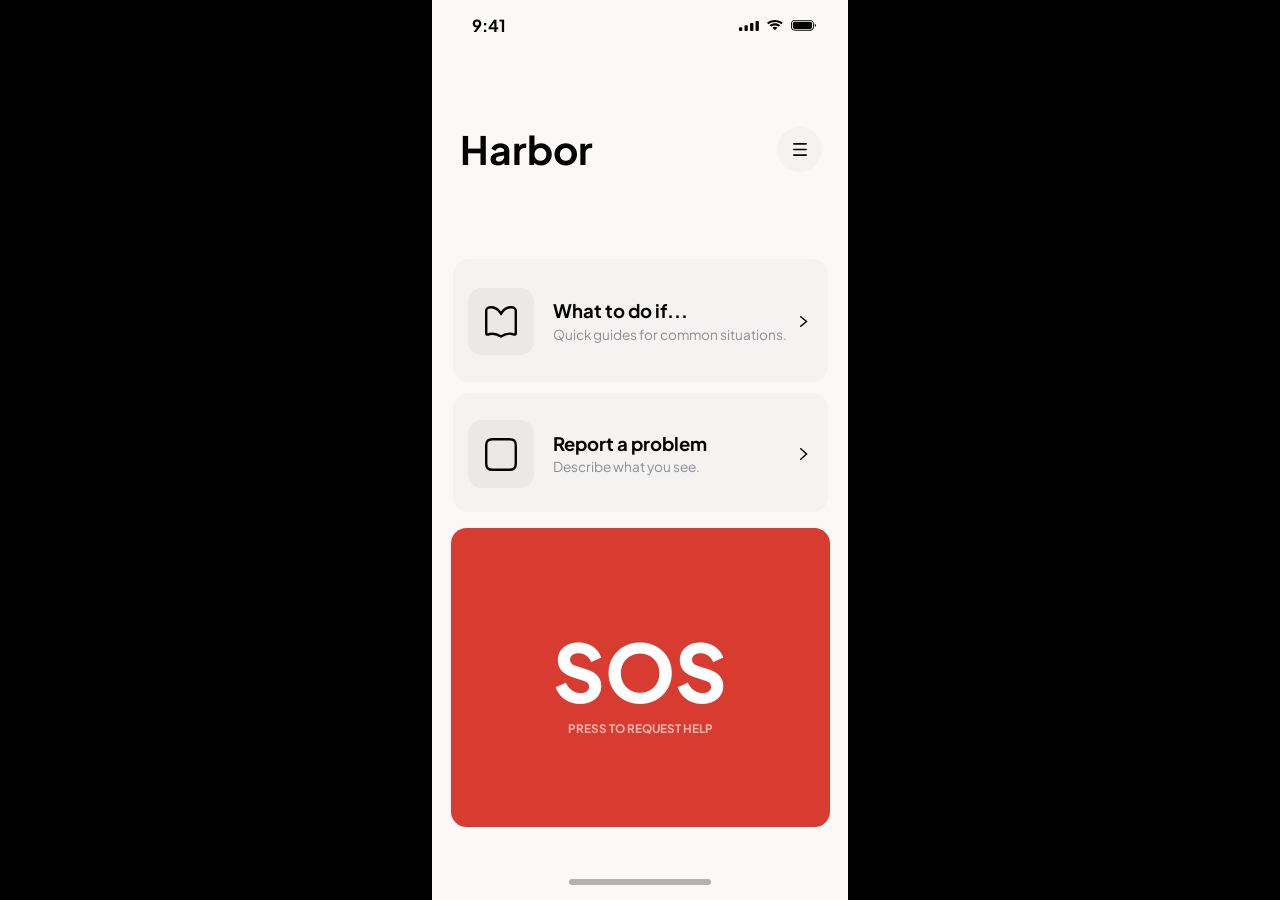
==== commit 6c4b1169: "feat: redesign presentation into impeccable light-mode editorial format without AI slop" ====
--- a/index.html
+++ b/index.html
@@ -4,22 +4,23 @@
     <meta charset="UTF-8">
     <meta name="viewport" content="width=device-width, initial-scale=1.0, maximum-scale=1.0">
     <title>Harbor · Superhero Emergency Alert App</title>
+    <!-- Distinctive, Human Editorial Typography -->
     <link rel="preconnect" href="https://fonts.googleapis.com">
     <link rel="preconnect" href="https://fonts.gstatic.com" crossorigin>
-    <link href="https://fonts.googleapis.com/css2?family=Inter:wght@300;400;500;600;700;800;900&family=JetBrains+Mono:wght@400;500;600&display=swap" rel="stylesheet">
+    <link href="https://fonts.googleapis.com/css2?family=Instrument+Serif:ital@0;1&family=Plus+Jakarta+Sans:wght@400;500;600;700;800&family=JetBrains+Mono:wght@400;500;600&display=swap" rel="stylesheet">
     <style>
         :root {
-            --bg-dark: #08090d;
-            --bg-card: rgba(18, 20, 29, 0.75);
-            --border-glass: rgba(255, 255, 255, 0.08);
-            --border-focus: rgba(239, 68, 68, 0.4);
-            --text-primary: #f8fafc;
-            --text-secondary: #94a3b8;
-            --text-muted: #64748b;
-            --accent-red: #ef4444;
-            --accent-crimson: #e11d48;
-            --accent-blue: #3b82f6;
-            --font-main: 'Inter', -apple-system, BlinkMacSystemFont, 'Segoe UI', Roboto, sans-serif;
+            --canvas-bg: #faf9f5;
+            --canvas-subtle: #f3f1ea;
+            --ink-primary: #121316;
+            --ink-secondary: #4a4c54;
+            --ink-muted: #71747e;
+            --signal-red: #dc2626;
+            --signal-crimson: #991b1b;
+            --border-rule: #e5e3db;
+            --border-dark: #121316;
+            --font-editorial: 'Instrument Serif', Georgia, serif;
+            --font-sans: 'Plus Jakarta Sans', -apple-system, BlinkMacSystemFont, sans-serif;
             --font-mono: 'JetBrains Mono', monospace;
         }
 
@@ -31,15 +32,16 @@
         }
 
         body {
-            background: var(--bg-dark);
-            color: var(--text-primary);
-            font-family: var(--font-main);
+            background: var(--canvas-bg);
+            color: var(--ink-primary);
+            font-family: var(--font-sans);
             overflow-x: hidden;
             min-height: 100vh;
+            -webkit-font-smoothing: antialiased;
         }
 
         /* ==========================================================================
-           PROTOTYPE VIEW MODE
+           MODE 1: INTERACTIVE MOBILE PROTOTYPE VIEWPORT
            ========================================================================== */
         #prototype-viewport {
             width: 100vw;
@@ -64,7 +66,6 @@
             max-height: 100vh;
             margin: auto;
             overflow: hidden;
-            font-family: 'Inter', -apple-system, BlinkMacSystemFont, sans-serif;
             container-type: size;
             user-select: none;
             box-shadow: 0 0 60px rgba(0, 0, 0, 0.9);
@@ -75,233 +76,185 @@
         }
 
         /* ==========================================================================
-           PRESENTATION MODE (High-End Scrolling Website)
+           MODE 2: LIGHT-MODE EDITORIAL PRESENTATION (No AI Slop)
            ========================================================================== */
         #presentation-viewport {
             display: none;
             width: 100%;
             min-height: 100vh;
-            background: var(--bg-dark);
+            background: var(--canvas-bg);
             position: relative;
             z-index: 200;
             overflow-y: auto;
-            scroll-behavior: smooth;
-        }
-
-        /* Background atmospheric mesh glow */
-        .ambient-mesh {
-            position: fixed;
-            top: 0;
-            left: 0;
-            width: 100vw;
-            height: 100vh;
-            pointer-events: none;
-            z-index: 0;
-            background: 
-                radial-gradient(circle at 15% 20%, rgba(225, 29, 72, 0.08) 0%, transparent 45%),
-                radial-gradient(circle at 85% 65%, rgba(59, 130, 246, 0.06) 0%, transparent 50%),
-                radial-gradient(circle at 50% 90%, rgba(239, 68, 68, 0.05) 0%, transparent 40%);
-        }
-
-        /* Persistent Navigation / Brand Header */
+        }
+
+        /* Architectural Top Bar */
         .pres-nav {
             position: sticky;
             top: 0;
             width: 100%;
-            padding: 1.25rem 2.5rem;
+            padding: 1.25rem 3rem;
             display: flex;
             justify-content: space-between;
             align-items: center;
-            background: rgba(8, 9, 13, 0.82);
-            backdrop-filter: blur(20px);
-            border-bottom: 1px solid var(--border-glass);
+            background: rgba(250, 249, 245, 0.94);
+            backdrop-filter: blur(12px);
+            border-bottom: 1px solid var(--border-rule);
             z-index: 50;
         }
 
         .pres-nav-brand {
             display: flex;
-            align-items: center;
-            gap: 0.85rem;
-        }
-
-        .pres-logo-icon {
-            width: 28px;
-            height: 28px;
-            background: linear-gradient(135deg, var(--accent-crimson), #fb7185);
-            border-radius: 7px;
-            display: flex;
-            align-items: center;
-            justify-content: center;
-            color: #fff;
-            font-weight: 900;
-            font-size: 14px;
-            box-shadow: 0 4px 12px rgba(225, 29, 72, 0.35);
+            align-items: baseline;
+            gap: 1.25rem;
         }
 
         .pres-nav-title {
-            font-size: 1.05rem;
-            font-weight: 700;
-            color: #fff;
-            letter-spacing: -0.02em;
+            font-family: var(--font-editorial);
+            font-size: 1.6rem;
+            font-weight: 400;
+            color: var(--ink-primary);
+            letter-spacing: -0.01em;
+            line-height: 1;
         }
 
         .pres-nav-badge {
             font-family: var(--font-mono);
             font-size: 0.72rem;
-            padding: 0.2rem 0.6rem;
-            border-radius: 999px;
-            background: rgba(255, 255, 255, 0.06);
-            color: var(--text-secondary);
-            border: 1px solid var(--border-glass);
-        }
-
-        .pres-nav-actions {
-            display: flex;
-            align-items: center;
-            gap: 1.25rem;
+            font-weight: 500;
+            color: var(--ink-muted);
+            text-transform: uppercase;
+            letter-spacing: 0.08em;
         }
 
         .btn-live-prototype {
             display: inline-flex;
             align-items: center;
-            gap: 0.5rem;
-            background: rgba(239, 68, 68, 0.12);
-            color: #fca5a5;
-            border: 1px solid rgba(239, 68, 68, 0.3);
-            padding: 0.5rem 1.15rem;
-            border-radius: 8px;
+            gap: 0.6rem;
+            background: var(--ink-primary);
+            color: #fff;
+            border: 1px solid var(--ink-primary);
+            padding: 0.6rem 1.25rem;
+            border-radius: 6px;
             font-size: 0.85rem;
             font-weight: 600;
             text-decoration: none;
-            transition: all 0.2s ease;
             cursor: pointer;
+            transition: all 0.15s ease;
         }
 
         .btn-live-prototype:hover {
-            background: rgba(239, 68, 68, 0.22);
-            border-color: rgba(239, 68, 68, 0.5);
-            color: #fff;
+            background: var(--signal-red);
+            border-color: var(--signal-red);
             transform: translateY(-1px);
         }
 
         .pulse-dot {
-            width: 7px;
-            height: 7px;
+            width: 6px;
+            height: 6px;
             border-radius: 50%;
-            background: #ef4444;
-            box-shadow: 0 0 8px #ef4444;
-            animation: pulse 1.8s infinite;
-        }
-
-        @keyframes pulse {
-            0%, 100% { opacity: 1; transform: scale(1); }
-            50% { opacity: 0.4; transform: scale(0.85); }
-        }
-
-        /* Main Scrolling Content Area */
+            background: #fff;
+        }
+
+        /* Container Layout */
         .pres-container {
-            max-width: 1280px;
+            max-width: 1180px;
             margin: 0 auto;
-            padding: 3rem 2.5rem 6rem;
-            position: relative;
-            z-index: 10;
-        }
-
-        /* Common Section Layout */
+            padding: 2rem 3rem 6rem;
+        }
+
+        /* Section Anatomy */
         .pres-section {
-            min-height: calc(100vh - 120px);
+            min-height: calc(100vh - 100px);
             display: flex;
             flex-direction: column;
-            justify-content: center;
-            padding: 4.5rem 0;
-            border-bottom: 1px solid rgba(255, 255, 255, 0.05);
-            position: relative;
+            justify-content: space-between;
+            padding: 5rem 0 3.5rem;
+            border-bottom: 1px solid var(--border-rule);
         }
 
         .pres-section:last-of-type {
             border-bottom: none;
         }
 
-        /* Kicker Label */
+        /* Kicker */
         .pres-kicker {
             font-family: var(--font-mono);
-            font-size: 0.8125rem;
+            font-size: 0.78rem;
             font-weight: 600;
             text-transform: uppercase;
             letter-spacing: 0.14em;
-            color: #fb7185;
+            color: var(--signal-red);
             margin-bottom: 1.25rem;
             display: flex;
             align-items: center;
-            gap: 0.65rem;
+            gap: 0.75rem;
         }
 
         .pres-kicker::before {
             content: '';
-            display: inline-block;
-            width: 18px;
-            height: 2px;
-            background: #e11d48;
-        }
-
-        /* Section Headings */
+            width: 16px;
+            height: 1.5px;
+            background: var(--signal-red);
+        }
+
+        /* Display Headings */
         .pres-title {
-            font-size: clamp(3.2rem, 6.5vw, 5.75rem);
-            font-weight: 800;
-            color: #fff;
-            letter-spacing: -0.04em;
-            line-height: 1.04;
-            margin-bottom: 1.5rem;
+            font-family: var(--font-editorial);
+            font-size: clamp(3.75rem, 7.5vw, 6.75rem);
+            font-weight: 400;
+            color: var(--ink-primary);
+            letter-spacing: -0.02em;
+            line-height: 0.98;
+            margin-bottom: 1.75rem;
         }
 
         .pres-subline {
-            font-size: clamp(1.25rem, 2.2vw, 1.85rem);
+            font-size: clamp(1.2rem, 2vw, 1.65rem);
             font-weight: 400;
-            color: #cbd5e1;
+            color: var(--ink-secondary);
             line-height: 1.45;
-            max-width: 780px;
-            letter-spacing: -0.015em;
-            margin-bottom: 3.5rem;
-        }
-
-        /* Running Footers */
+            max-width: 720px;
+            letter-spacing: -0.01em;
+            margin-bottom: 3rem;
+        }
+
+        /* Editorial Running Footers */
         .pres-footer {
-            margin-top: auto;
-            padding-top: 3.5rem;
+            padding-top: 3rem;
             display: flex;
             justify-content: space-between;
             align-items: center;
-            font-size: 0.95rem;
-            color: var(--text-muted);
-            border-top: 1px solid var(--border-glass);
+            font-size: 0.9rem;
+            font-family: var(--font-mono);
+            color: var(--ink-muted);
+            border-top: 1px solid var(--border-rule);
             flex-wrap: wrap;
             gap: 1rem;
         }
 
         .pres-footer a.prototype-link {
-            color: #38bdf8;
-            text-decoration: none;
+            color: var(--signal-red);
+            text-decoration: underline;
+            text-underline-offset: 4px;
             font-weight: 600;
-            display: inline-flex;
-            align-items: center;
-            gap: 0.35rem;
-            transition: color 0.2s ease;
+            transition: color 0.15s ease;
         }
 
         .pres-footer a.prototype-link:hover {
-            color: #7dd3fc;
-            text-decoration: underline;
+            color: var(--signal-crimson);
         }
 
         /* ==========================================================================
-           SECTION 1: HERO / COVER
+           SECTION 1: HERO (COVER)
            ========================================================================== */
-        .hero-grid {
+        .hero-layout {
             display: grid;
             grid-template-columns: 1.15fr 0.85fr;
-            gap: 4rem;
+            gap: 4.5rem;
             align-items: center;
             width: 100%;
+            margin: auto 0;
         }
 
         .hero-left {
@@ -309,73 +262,58 @@
             flex-direction: column;
         }
 
-        .hero-stats-row {
-            display: flex;
-            gap: 2.5rem;
-            margin-bottom: 2rem;
-            padding: 1.5rem 0;
-            border-top: 1px solid var(--border-glass);
-            border-bottom: 1px solid var(--border-glass);
-        }
-
-        .hero-stat-item {
+        .hero-meta-table {
+            display: grid;
+            grid-template-columns: repeat(3, 1fr);
+            gap: 1.5rem;
+            padding: 1.75rem 0;
+            margin-bottom: 2.5rem;
+            border-top: 1px solid var(--border-rule);
+            border-bottom: 1px solid var(--border-rule);
+        }
+
+        .hero-meta-col {
             display: flex;
             flex-direction: column;
-            gap: 0.25rem;
-        }
-
-        .hero-stat-label {
+            gap: 0.35rem;
+        }
+
+        .hero-meta-label {
             font-family: var(--font-mono);
-            font-size: 0.72rem;
-            color: var(--text-muted);
+            font-size: 0.7rem;
+            color: var(--ink-muted);
             text-transform: uppercase;
             letter-spacing: 0.08em;
         }
 
-        .hero-stat-value {
-            font-size: 1.15rem;
+        .hero-meta-value {
+            font-size: 1.05rem;
             font-weight: 700;
-            color: #f1f5f9;
-        }
-
-        /* Phone Device Mockup Showcase */
+            color: var(--ink-primary);
+        }
+
+        /* Clean Architectural Mockup */
         .hero-mockup-wrapper {
             display: flex;
             justify-content: center;
             align-items: center;
-            position: relative;
-        }
-
-        .mockup-backdrop-glow {
-            position: absolute;
-            width: 340px;
-            height: 600px;
-            background: radial-gradient(circle, rgba(225, 29, 72, 0.28) 0%, transparent 70%);
-            filter: blur(54px);
-            z-index: 1;
         }
 
         .device-phone-chassis {
             position: relative;
-            z-index: 2;
-            width: 360px;
-            height: calc(360px * (1844 / 852));
-            background: #111317;
-            border-radius: 54px;
+            width: 350px;
+            height: calc(350px * (1844 / 852));
+            background: #18191c;
+            border-radius: 52px;
             padding: 10px;
             box-shadow: 
-                0 32px 80px -15px rgba(0, 0, 0, 0.9),
-                0 0 0 1px rgba(255, 255, 255, 0.14),
-                inset 0 0 0 2px rgba(255, 255, 255, 0.08);
-            transform: perspective(1200px) rotateY(-4deg) rotateX(2deg);
-            transition: transform 0.4s cubic-bezier(0.16, 1, 0.3, 1), box-shadow 0.4s ease;
+                0 25px 60px -15px rgba(18, 19, 22, 0.18),
+                0 0 0 1px rgba(0, 0, 0, 0.08);
+            transition: transform 0.3s ease;
         }
 
         .device-phone-chassis:hover {
-            transform: perspective(1200px) rotateY(0deg) rotateX(0deg) scale(1.02);
-            box-shadow: 
-                0 42px 100px -10px rgba(225, 29, 72, 0.3),
-                0 0 0 1px rgba(255, 255, 255, 0.22);
+            transform: translateY(-4px);
         }
 
         .device-screen-bezel {
@@ -383,7 +321,7 @@
             width: 100%;
             height: 100%;
             aspect-ratio: 852 / 1844;
-            border-radius: 44px;
+            border-radius: 42px;
             overflow: hidden;
             background: rgb(250, 249, 247);
             container-type: size;
@@ -399,251 +337,214 @@
         }
 
         /* ==========================================================================
-           SECTION 2: THE BRIEF & REFRAME
+           SECTION 2: THE BRIEF
            ========================================================================== */
-        .brief-layout {
+        .brief-content {
             display: flex;
             flex-direction: column;
             gap: 3.5rem;
             width: 100%;
-        }
-
-        .asked-vs-testing-grid {
+            margin: auto 0;
+        }
+
+        /* The 2-Column Comparison Table */
+        .editorial-matrix {
             display: grid;
             grid-template-columns: 1fr 1fr;
-            gap: 2.5rem;
+            border-top: 1.5px solid var(--border-dark);
             width: 100%;
         }
 
-        .comparison-col {
+        .matrix-col {
             display: flex;
             flex-direction: column;
-            gap: 1.5rem;
-        }
-
-        .col-header-pill {
-            display: flex;
-            align-items: center;
-            gap: 0.75rem;
+        }
+
+        .matrix-col:first-child {
+            border-right: 1px solid var(--border-rule);
+            padding-right: 3rem;
+        }
+
+        .matrix-col:last-child {
+            padding-left: 3rem;
+        }
+
+        .matrix-header {
+            padding: 1.5rem 0 1.25rem;
             font-family: var(--font-mono);
-            font-size: 0.8125rem;
+            font-size: 0.78rem;
             font-weight: 700;
             text-transform: uppercase;
-            letter-spacing: 0.1em;
-            padding: 0.65rem 1.25rem;
-            border-radius: 12px;
-            width: fit-content;
-        }
-
-        .col-left-pill {
-            background: rgba(148, 163, 184, 0.08);
-            color: #94a3b8;
-            border: 1px solid rgba(148, 163, 184, 0.15);
-        }
-
-        .col-right-pill {
-            background: rgba(59, 130, 246, 0.12);
-            color: #93c5fd;
-            border: 1px solid rgba(59, 130, 246, 0.25);
-        }
-
-        .brief-card {
-            background: var(--bg-card);
-            border: 1px solid var(--border-glass);
-            border-radius: 20px;
-            padding: 2rem;
-            backdrop-filter: blur(16px);
+            letter-spacing: 0.12em;
+            color: var(--ink-muted);
+            border-bottom: 1px solid var(--border-rule);
+        }
+
+        .matrix-header.highlight-header {
+            color: var(--signal-red);
+        }
+
+        .matrix-row {
+            padding: 1.75rem 0;
+            border-bottom: 1px solid var(--border-rule);
             display: flex;
             flex-direction: column;
-            gap: 0.85rem;
-            position: relative;
-            transition: all 0.25s ease;
-        }
-
-        .brief-card:hover {
-            border-color: rgba(255, 255, 255, 0.18);
-            transform: translateY(-2px);
-            background: rgba(26, 30, 44, 0.85);
-        }
-
-        .brief-card-num {
+            gap: 0.45rem;
+        }
+
+        .matrix-num {
             font-family: var(--font-mono);
-            font-size: 0.75rem;
+            font-size: 0.72rem;
             font-weight: 700;
-            color: var(--accent-red);
-            letter-spacing: 0.1em;
-        }
-
-        .brief-card-title {
-            font-size: 1.25rem;
+            color: var(--ink-muted);
+            letter-spacing: 0.08em;
+        }
+
+        .matrix-title {
+            font-size: 1.15rem;
             font-weight: 700;
-            color: #fff;
-            letter-spacing: -0.02em;
+            color: var(--ink-primary);
             line-height: 1.3;
         }
 
-        .brief-card-desc {
+        .matrix-desc {
             font-size: 0.95rem;
-            color: var(--text-secondary);
-            line-height: 1.6;
-        }
-
-        /* The Reframe Callout (Punchline - Greatest Weight) */
-        .reframe-banner-card {
-            position: relative;
-            background: linear-gradient(135deg, rgba(225, 29, 72, 0.12) 0%, rgba(17, 24, 39, 0.85) 60%, rgba(8, 9, 13, 0.95) 100%);
-            border: 1.5px solid rgba(225, 29, 72, 0.35);
-            border-radius: 28px;
-            padding: 3.5rem 3.5rem;
-            overflow: hidden;
-            box-shadow: 
-                0 24px 60px rgba(225, 29, 72, 0.12),
-                inset 0 1px 0 rgba(255, 255, 255, 0.15);
-        }
-
-        .reframe-badge {
-            display: inline-flex;
-            align-items: center;
-            gap: 0.5rem;
+            color: var(--ink-secondary);
+            line-height: 1.55;
+        }
+
+        /* Central Reframe (Greatest Visual Weight) */
+        .reframe-spotlight {
+            padding: 3rem 0;
+            border-top: 2px solid var(--border-dark);
+            border-bottom: 2px solid var(--border-dark);
+            display: flex;
+            flex-direction: column;
+            gap: 1.25rem;
+        }
+
+        .reframe-tag {
             font-family: var(--font-mono);
-            font-size: 0.75rem;
+            font-size: 0.78rem;
             font-weight: 700;
             text-transform: uppercase;
             letter-spacing: 0.14em;
-            color: #fb7185;
-            background: rgba(225, 29, 72, 0.15);
-            border: 1px solid rgba(225, 29, 72, 0.3);
-            padding: 0.35rem 0.85rem;
-            border-radius: 999px;
-            margin-bottom: 1.5rem;
-        }
-
-        .reframe-punchline {
-            font-size: clamp(1.85rem, 3.4vw, 2.85rem);
-            font-weight: 800;
-            color: #ffffff;
-            line-height: 1.22;
-            letter-spacing: -0.03em;
-            margin-bottom: 1.25rem;
-        }
-
-        .reframe-punchline span.highlight {
-            background: linear-gradient(120deg, #fca5a5, #f43f5e);
-            -webkit-background-clip: text;
-            -webkit-text-fill-color: transparent;
-        }
-
-        .reframe-subtext {
-            font-size: 1.15rem;
-            color: #cbd5e1;
-            line-height: 1.6;
+            color: var(--signal-red);
+        }
+
+        .reframe-statement {
+            font-family: var(--font-editorial);
+            font-size: clamp(2.25rem, 4.2vw, 3.6rem);
+            font-weight: 400;
+            color: var(--ink-primary);
+            line-height: 1.15;
+            letter-spacing: -0.015em;
+        }
+
+        .reframe-statement strong {
+            font-weight: 400;
+            color: var(--signal-red);
+            font-style: italic;
+        }
+
+        .reframe-secondary {
+            font-size: 1.25rem;
+            font-weight: 500;
+            color: var(--ink-secondary);
+            line-height: 1.5;
             max-width: 820px;
         }
 
         /* ==========================================================================
-           SECTION 3: THE PROCESS & DOUBLE DIAMOND
+           SECTION 3: THE PROCESS
            ========================================================================== */
-        .process-layout {
+        .process-content {
             display: flex;
             flex-direction: column;
             gap: 3.5rem;
             width: 100%;
-        }
-
-        .caption-card {
-            display: flex;
-            align-items: center;
-            gap: 1.25rem;
-            padding: 1.25rem 2rem;
-            background: rgba(255, 255, 255, 0.03);
-            border: 1px solid var(--border-glass);
-            border-radius: 16px;
-            width: fit-content;
-        }
-
-        .caption-icon {
-            font-size: 1.2rem;
-        }
-
-        .caption-text {
-            font-size: 1.15rem;
+            margin: auto 0;
+        }
+
+        .caption-banner {
+            display: flex;
+            align-items: baseline;
+            gap: 1rem;
+            padding-bottom: 1.5rem;
+            border-bottom: 1px solid var(--border-rule);
+        }
+
+        .caption-tag {
+            font-family: var(--font-mono);
+            font-size: 0.78rem;
+            font-weight: 700;
+            text-transform: uppercase;
+            letter-spacing: 0.12em;
+            color: var(--signal-red);
+            flex-shrink: 0;
+        }
+
+        .caption-sentence {
+            font-size: 1.35rem;
             font-weight: 600;
-            color: #f1f5f9;
+            color: var(--ink-primary);
             letter-spacing: -0.01em;
-        }
-
-        .diamond-diagram-container {
-            background: var(--bg-card);
-            border: 1px solid var(--border-glass);
-            border-radius: 28px;
-            padding: 3rem 2.5rem;
-            backdrop-filter: blur(20px);
-            box-shadow: 0 20px 50px rgba(0, 0, 0, 0.4);
-        }
-
-        /* 7 Phases Breakdown Cards */
-        .phases-grid {
+            line-height: 1.4;
+        }
+
+        .diagram-art-frame {
+            padding: 2.5rem 1.5rem;
+            background: #fff;
+            border: 1px solid var(--border-rule);
+            border-radius: 12px;
+        }
+
+        /* 7 Phases Editorial Table */
+        .phases-row {
             display: grid;
             grid-template-columns: repeat(7, 1fr);
-            gap: 1rem;
+            border-top: 1px solid var(--border-rule);
+            border-bottom: 1px solid var(--border-rule);
             width: 100%;
-            margin-top: 2rem;
-        }
-
-        .phase-step-card {
-            background: rgba(255, 255, 255, 0.02);
-            border: 1px solid var(--border-glass);
-            border-radius: 14px;
-            padding: 1.15rem 1rem;
+        }
+
+        .phase-col {
+            padding: 1.25rem 0.85rem;
+            border-right: 1px solid var(--border-rule);
             display: flex;
             flex-direction: column;
-            gap: 0.5rem;
-            transition: all 0.2s ease;
-        }
-
-        .phase-step-card:hover {
-            background: rgba(255, 255, 255, 0.05);
-            border-color: rgba(255, 255, 255, 0.2);
-            transform: translateY(-2px);
-        }
-
-        .phase-num {
+            gap: 0.4rem;
+        }
+
+        .phase-col:last-child {
+            border-right: none;
+        }
+
+        .phase-idx {
             font-family: var(--font-mono);
-            font-size: 0.72rem;
+            font-size: 0.7rem;
             font-weight: 700;
-            color: #94a3b8;
-        }
-
-        .phase-name {
-            font-size: 0.92rem;
+            color: var(--ink-muted);
+        }
+
+        .phase-title {
+            font-size: 0.95rem;
             font-weight: 700;
-            color: #fff;
+            color: var(--ink-primary);
             line-height: 1.25;
         }
 
-        .phase-type {
+        .phase-meta {
             font-size: 0.75rem;
-            color: #64748b;
-        }
-
-        /* Floating Mode Switch Notification (Top right indicator) */
-        .shortcut-badge {
-            font-family: var(--font-mono);
-            font-size: 0.75rem;
-            color: #94a3b8;
-            padding: 0.35rem 0.75rem;
-            background: rgba(255, 255, 255, 0.05);
-            border: 1px solid var(--border-glass);
-            border-radius: 8px;
-        }
-
-        /* ==========================================================================
-           PRINT / PDF EXPORT STYLES
-           ========================================================================== */
+            color: var(--ink-secondary);
+            line-height: 1.4;
+        }
+
+        /* Print / PDF Styles */
         @media print {
             body, html {
-                background: #08090d !important;
-                color: #fff !important;
+                background: #fff !important;
+                color: #000 !important;
                 -webkit-print-color-adjust: exact !important;
                 print-color-adjust: exact !important;
             }
@@ -671,26 +572,38 @@
             }
 
             .device-phone-chassis {
-                transform: none !important;
-                box-shadow: 0 0 0 1px #333 !important;
-            }
-        }
-
-        /* Responsive breakpoints */
+                box-shadow: 0 0 0 1px #ccc !important;
+            }
+        }
+
+        /* Responsive Breakpoints */
         @media (max-width: 1024px) {
-            .hero-grid {
+            .hero-layout {
                 grid-template-columns: 1fr;
                 gap: 3rem;
             }
-            .asked-vs-testing-grid {
+            .editorial-matrix {
                 grid-template-columns: 1fr;
             }
-            .phases-grid {
+            .matrix-col:first-child {
+                border-right: none;
+                border-bottom: 1px solid var(--border-rule);
+                padding-right: 0;
+                padding-bottom: 2rem;
+            }
+            .matrix-col:last-child {
+                padding-left: 0;
+                padding-top: 2rem;
+            }
+            .phases-row {
                 grid-template-columns: repeat(2, 1fr);
+            }
+            .phase-col:nth-child(2n) {
+                border-right: none;
             }
             .pres-section {
                 min-height: auto;
-                padding: 3rem 0;
+                padding: 4rem 0;
             }
         }
     </style>
@@ -1032,64 +945,61 @@
     </div>
 
     <!-- ==========================================================================
-         MODE 2: HIGH-END EDITORIAL PRESENTATION WEBSITE
+         MODE 2: LIGHT-MODE EDITORIAL PRESENTATION WEBSITE
          ========================================================================== -->
     <div id="presentation-viewport">
-        <div class="ambient-mesh"></div>
-
-        <!-- Sticky Top Navigation Bar -->
+
+        <!-- Top Navigation -->
         <header class="pres-nav">
             <div class="pres-nav-brand">
-                <div class="pres-logo-icon">H</div>
                 <span class="pres-nav-title">Harbor</span>
-                <span class="pres-nav-badge">Paytm Design Internship 2027</span>
+                <span class="pres-nav-badge">Paytm Design Internship 2027 · Design Task</span>
             </div>
-            <div class="pres-nav-actions">
-                <button class="btn-live-prototype" onclick="togglePresentationMode(false)">
-                    <span class="pulse-dot"></span>
-                    <span>Switch to Interactive Prototype</span>
-                </button>
-            </div>
+            <button class="btn-live-prototype" onclick="togglePresentationMode(false)">
+                <span class="pulse-dot"></span>
+                <span>Switch to Interactive Prototype</span>
+            </button>
         </header>
 
         <main class="pres-container">
 
             <!-- ------------------------------------------------------------------
-                 SECTION 1: COVER / HERO
+                 SECTION 1: COVER
                  ------------------------------------------------------------------ -->
             <section class="pres-section" id="section-cover">
-                <div class="hero-grid">
+                <div>
+                    <div class="pres-kicker">Paytm Design Internship 2027 · Design Task</div>
+                </div>
+
+                <div class="hero-layout">
                     <div class="hero-left">
-                        <div class="pres-kicker">Paytm Design Internship 2027 · Design Task</div>
                         <h1 class="pres-title">Harbor</h1>
                         <p class="pres-subline">A superhero emergency alert app. One tap, and the right help is moving.</p>
 
-                        <div class="hero-stats-row">
-                            <div class="hero-stat-item">
-                                <span class="hero-stat-label">Response Trigger</span>
-                                <span class="hero-stat-value">1-Tap Immediate</span>
+                        <div class="hero-meta-table">
+                            <div class="hero-meta-col">
+                                <span class="hero-meta-label">Primary Trigger</span>
+                                <span class="hero-meta-value">Single Tap SOS</span>
                             </div>
-                            <div class="hero-stat-item">
-                                <span class="hero-stat-label">Interface Paradigm</span>
-                                <span class="hero-stat-value">Panic-First Sensory</span>
+                            <div class="hero-meta-col">
+                                <span class="hero-meta-label">Product Stance</span>
+                                <span class="hero-meta-value">Panic-First Sensory</span>
                             </div>
-                            <div class="hero-stat-item">
-                                <span class="hero-stat-label">Core Lifecycle</span>
-                                <span class="hero-stat-value">5 Dynamic States</span>
+                            <div class="hero-meta-col">
+                                <span class="hero-meta-label">Lifecycle</span>
+                                <span class="hero-meta-value">5 Verified States</span>
                             </div>
                         </div>
 
-                        <div style="display: flex; gap: 1rem; align-items: center;">
-                            <button class="btn-live-prototype" onclick="togglePresentationMode(false)" style="padding: 0.75rem 1.5rem; font-size: 0.95rem;">
-                                <span class="pulse-dot"></span>
+                        <div>
+                            <button class="btn-live-prototype" onclick="togglePresentationMode(false)" style="padding: 0.8rem 1.6rem; font-size: 0.95rem;">
                                 <span>Launch Interactive Prototype ↗</span>
                             </button>
                         </div>
                     </div>
 
-                    <!-- Right Visual: Large, Authentic Home Screen Mockup -->
+                    <!-- Visual: Large Home Screen Mockup -->
                     <div class="hero-mockup-wrapper">
-                        <div class="mockup-backdrop-glow"></div>
                         <div class="device-phone-chassis">
                             <div class="device-screen-bezel">
                                 <div style="width: 100%; height: 100%; position: relative; background: rgb(250, 249, 247);">
@@ -1123,7 +1033,7 @@
                     </div>
                 </div>
 
-                <!-- Footer Mirror 1 -->
+                <!-- Footer: First place reviewer sees the link -->
                 <footer class="pres-footer">
                     <div>Vikhyat Kaushik · October 2026</div>
                     <div>
@@ -1137,86 +1047,82 @@
                  SECTION 2: THE BRIEF
                  ------------------------------------------------------------------ -->
             <section class="pres-section" id="section-brief">
-                <div class="brief-layout">
-                    <div>
-                        <div class="pres-kicker">Problem Framing &amp; Objectives</div>
-                        <h2 class="pres-title" style="font-size: clamp(2.5rem, 4.5vw, 4rem);">The brief</h2>
-                    </div>
-
-                    <!-- Visual: The "asked vs really testing" Two-Column -->
-                    <div class="asked-vs-testing-grid">
-
-                        <!-- Left Column: Deliverables As Written -->
-                        <div class="comparison-col">
-                            <div class="col-header-pill col-left-pill">
-                                <span>Deliverables as Written</span>
+                <div>
+                    <div class="pres-kicker">Objective &amp; Problem Reframe</div>
+                    <h2 class="pres-title" style="font-size: clamp(3rem, 5.5vw, 5rem); margin-bottom: 0;">The brief</h2>
+                </div>
+
+                <div class="brief-content">
+                    <!-- Visual: The "asked vs really testing" two-column -->
+                    <div class="editorial-matrix">
+
+                        <!-- Left Column: The 3 deliverables as written -->
+                        <div class="matrix-col">
+                            <div class="matrix-header">The Deliverables (As Written)</div>
+
+                            <div class="matrix-row">
+                                <span class="matrix-num">01 / DISPATCH &amp; LIFECYCLE</span>
+                                <h3 class="matrix-title">Reach superheroes fast &amp; track request lifecycle</h3>
+                                <p class="matrix-desc">Reach heroes fast; track full request stages: raised, verified, assigned, responded, resolved.</p>
                             </div>
 
-                            <div class="brief-card">
-                                <span class="brief-card-num">DELIVERABLE 01</span>
-                                <h3 class="brief-card-title">Reach superheroes fast &amp; track request lifecycle</h3>
-                                <p class="brief-card-desc">Full lifecycle tracking: raised, verified, assigned, responded, resolved with real-time updates.</p>
+                            <div class="matrix-row">
+                                <span class="matrix-num">02 / EDGE CASE</span>
+                                <h3 class="matrix-title">Include one critical edge case</h3>
+                                <p class="matrix-desc">Identify an unpredictable crisis condition (e.g. escalating threat severity) and design resilient system handling.</p>
                             </div>
 
-                            <div class="brief-card">
-                                <span class="brief-card-num">DELIVERABLE 02</span>
-                                <h3 class="brief-card-title">Include one critical edge case</h3>
-                                <p class="brief-card-desc">Identify an unpredictable crisis condition (e.g. escalating threat severity, powers out of control) and build resilient system handling.</p>
-                            </div>
-
-                            <div class="brief-card">
-                                <span class="brief-card-num">DELIVERABLE 03</span>
-                                <h3 class="brief-card-title">Deliver interactive prototype link + PDF note</h3>
-                                <p class="brief-card-desc">A functional, testable user flow accompanied by documented design rationale and clear behavioral assumptions.</p>
+                            <div class="matrix-row">
+                                <span class="matrix-num">03 / ARTIFACTS</span>
+                                <h3 class="matrix-title">Deliver interactive prototype link + PDF</h3>
+                                <p class="matrix-desc">Deliver a functional interactive prototype link accompanied by a PDF document detailing user flow, design decisions, and assumptions.</p>
                             </div>
                         </div>
 
-                        <!-- Right Column: What Each One Is Really Testing -->
-                        <div class="comparison-col">
-                            <div class="col-header-pill col-right-pill">
-                                <span>What Each One Is Really Testing</span>
+                        <!-- Right Column: What each one is really testing -->
+                        <div class="matrix-col">
+                            <div class="matrix-header highlight-header">What Each One Is Really Testing</div>
+
+                            <div class="matrix-row">
+                                <span class="matrix-num" style="color: var(--signal-red);">EVALUATING STRESS UX</span>
+                                <h3 class="matrix-title">Designing for panic</h3>
+                                <p class="matrix-desc">Under mortal threat, cognitive load drops to zero and motor control degrades. Shaking hands cannot navigate forms. Speed must precede triage.</p>
                             </div>
 
-                            <div class="brief-card" style="border-left: 3px solid #3b82f6;">
-                                <span class="brief-card-num" style="color: #60a5fa;">EVALUATING UX UNDER ADVERSITY</span>
-                                <h3 class="brief-card-title">Designing for panic</h3>
-                                <p class="brief-card-desc">When a user is under mortal threat, cognitive bandwidth drops to zero. Fine motor control degrades. Shaking hands cannot navigate dropdowns.</p>
+                            <div class="matrix-row">
+                                <span class="matrix-num" style="color: var(--signal-red);">EVALUATING SYSTEM TRANSPARENCY</span>
+                                <h3 class="matrix-title">Legible dispatch</h3>
+                                <p class="matrix-desc">Clear hero tier assignment, live distance ETA, and sensory certainty without information overload or panic-inducing ambiguity.</p>
                             </div>
 
-                            <div class="brief-card" style="border-left: 3px solid #a855f7;">
-                                <span class="brief-card-num" style="color: #c084fc;">EVALUATING SYSTEM CLARITY</span>
-                                <h3 class="brief-card-title">Legible dispatch</h3>
-                                <p class="brief-card-desc">Transparent hero routing that provides absolute certainty without sensory overload: showing hero tiers, ETA distance, and live location sharing.</p>
-                            </div>
-
-                            <div class="brief-card" style="border-left: 3px solid #22c55e;">
-                                <span class="brief-card-num" style="color: #4ade80;">EVALUATING EMOTIONAL ANCHOR</span>
-                                <h3 class="brief-card-title">Calm while waiting</h3>
-                                <p class="brief-card-desc">The most dangerous window is the gap between alert and arrival. The interface must provide safety protocols and non-revealing stealth modes.</p>
+                            <div class="matrix-row">
+                                <span class="matrix-num" style="color: var(--signal-red);">EVALUATING PSYCHOLOGICAL SAFETY</span>
+                                <h3 class="matrix-title">Calm while waiting</h3>
+                                <p class="matrix-desc">The most vulnerable moments are during transit. The interface must provide protective stealth, discreet reporting, and actionable reassurance.</p>
                             </div>
                         </div>
 
                     </div>
 
-                    <!-- The Reframe Line: Greatest Visual Weight -->
-                    <div class="reframe-banner-card">
-                        <div class="reframe-badge">The Central Reframe</div>
-                        <h3 class="reframe-punchline">
-                            This is not a dispatch dashboard. It is a <span class="highlight">panic-first product</span>.
+                    <!-- Reframe Line: Greatest Weight on the Page -->
+                    <div class="reframe-spotlight">
+                        <div class="reframe-tag">The Reframe</div>
+                        <h3 class="reframe-statement">
+                            This is not a dispatch dashboard. It is a <strong>panic-first product</strong>.
                         </h3>
-                        <p class="reframe-subtext">
+                        <p class="reframe-secondary">
                             Design for shaking hands, then earn trust while they wait.
                         </p>
                     </div>
-
-                    <!-- Footer -->
-                    <footer class="pres-footer" style="padding-top: 2rem;">
-                        <div>Vikhyat Kaushik · October 2026</div>
-                        <div>
-                            <a href="https://v1khyat.github.io/PayTm-Design-Task/" class="prototype-link" target="_blank" onclick="event.preventDefault(); togglePresentationMode(false);">Interactive prototype link ↗</a>
-                        </div>
-                    </footer>
                 </div>
+
+                <!-- Footer -->
+                <footer class="pres-footer">
+                    <div>Vikhyat Kaushik · October 2026</div>
+                    <div>
+                        <a href="https://v1khyat.github.io/PayTm-Design-Task/" class="prototype-link" target="_blank" onclick="event.preventDefault(); togglePresentationMode(false);">Interactive prototype link ↗</a>
+                    </div>
+                </footer>
             </section>
 
 
@@ -1224,186 +1130,173 @@
                  SECTION 3: THE PROCESS
                  ------------------------------------------------------------------ -->
             <section class="pres-section" id="section-process">
-                <div class="process-layout">
-                    <div>
-                        <div class="pres-kicker">Methodology &amp; Double Diamond</div>
-                        <h2 class="pres-title" style="font-size: clamp(2.5rem, 4.5vw, 4rem);">How this was designed</h2>
+                <div>
+                    <div class="pres-kicker">Design Methodology</div>
+                    <h2 class="pres-title" style="font-size: clamp(3rem, 5.5vw, 5rem); margin-bottom: 0;">How this was designed</h2>
+                </div>
+
+                <div class="process-content">
+                    <!-- Caption Line -->
+                    <div class="caption-banner">
+                        <span class="caption-tag">Guiding Principle</span>
+                        <p class="caption-sentence">Breadth first, then depth. Dozens of concepts explored; one flow taken deep.</p>
                     </div>
 
-                    <!-- Caption Line Card -->
-                    <div class="caption-card">
-                        <span class="caption-icon">⚡</span>
-                        <span class="caption-text">Breadth first, then depth. Dozens of concepts explored; one flow taken deep.</span>
-                    </div>
-
                     <!-- Double Diamond Diagram Visual -->
-                    <div class="diamond-diagram-container">
-                        <svg viewBox="0 0 1000 340" fill="none" xmlns="http://www.w3.org/2000/svg" style="width: 100%; height: auto; max-height: 280px; display: block; margin: 0 auto;">
+                    <div class="diagram-art-frame">
+                        <svg viewBox="0 0 1000 340" fill="none" xmlns="http://www.w3.org/2000/svg" style="width: 100%; height: auto; max-height: 300px; display: block; margin: 0 auto;">
   <defs>
-    <!-- Gradients -->
-    <linearGradient id="d1Grad" x1="60" y1="170" x2="480" y2="170" gradientUnits="userSpaceOnUse">
-      <stop offset="0%" stop-color="#3b82f6" stop-opacity="0.15" />
-      <stop offset="50%" stop-color="#60a5fa" stop-opacity="0.25" />
-      <stop offset="100%" stop-color="#3b82f6" stop-opacity="0.1" />
+    <linearGradient id="d1Light" x1="60" y1="170" x2="480" y2="170" gradientUnits="userSpaceOnUse">
+      <stop offset="0%" stop-color="#f5f5f4" stop-opacity="0.8" />
+      <stop offset="100%" stop-color="#ebebe8" stop-opacity="0.9" />
     </linearGradient>
-    <linearGradient id="d2Grad" x1="480" y1="170" x2="900" y2="170" gradientUnits="userSpaceOnUse">
-      <stop offset="0%" stop-color="#ef4444" stop-opacity="0.12" />
-      <stop offset="50%" stop-color="#f87171" stop-opacity="0.28" />
-      <stop offset="100%" stop-color="#ef4444" stop-opacity="0.12" />
+    <linearGradient id="d2Light" x1="480" y1="170" x2="900" y2="170" gradientUnits="userSpaceOnUse">
+      <stop offset="0%" stop-color="#fef2f2" stop-opacity="0.8" />
+      <stop offset="100%" stop-color="#fee2e2" stop-opacity="0.9" />
     </linearGradient>
-    <linearGradient id="lineGrad" x1="60" y1="170" x2="900" y2="170" gradientUnits="userSpaceOnUse">
-      <stop offset="0%" stop-color="#60a5fa" />
-      <stop offset="48%" stop-color="#93c5fd" />
-      <stop offset="52%" stop-color="#fca5a5" />
-      <stop offset="100%" stop-color="#ef4444" />
-    </linearGradient>
-    <filter id="glow" x="-20%" y="-20%" width="140%" height="140%">
-      <feGaussianBlur stdDeviation="4" result="blur" />
-      <feComposite in="SourceGraphic" in2="blur" operator="over" />
-    </filter>
   </defs>
 
   <!-- Diamond 1 Background Fill -->
-  <polygon points="70,170 270,35 470,170 270,305" fill="url(#d1Grad)" stroke="#3b82f6" stroke-width="1.5" stroke-dasharray="4 4" stroke-opacity="0.4" />
+  <polygon points="70,170 270,35 470,170 270,305" fill="url(#d1Light)" stroke="#18181b" stroke-width="1.5" stroke-dasharray="4 4" stroke-opacity="0.25" />
   
   <!-- Diamond 2 Background Fill -->
-  <polygon points="490,170 690,35 890,170 690,305" fill="url(#d2Grad)" stroke="#ef4444" stroke-width="1.5" stroke-dasharray="4 4" stroke-opacity="0.4" />
+  <polygon points="490,170 690,35 890,170 690,305" fill="url(#d2Light)" stroke="#dc2626" stroke-width="1.5" stroke-dasharray="4 4" stroke-opacity="0.25" />
 
   <!-- Center Horizontal Baseline -->
-  <line x1="50" y1="170" x2="910" y2="170" stroke="url(#lineGrad)" stroke-width="2" stroke-opacity="0.5" stroke-dasharray="2 4" />
-
-  <!-- Diamond 1 Solid Edges (Active journey) -->
-  <polyline points="70,170 270,35 470,170" stroke="#60a5fa" stroke-width="2.5" stroke-linecap="round" stroke-linejoin="round" />
-  <polyline points="70,170 270,305 470,170" stroke="#60a5fa" stroke-width="2.5" stroke-linecap="round" stroke-linejoin="round" />
-
-  <!-- Diamond 2 Solid Edges (Active journey) -->
-  <polyline points="490,170 690,35 890,170" stroke="#f87171" stroke-width="2.5" stroke-linecap="round" stroke-linejoin="round" />
-  <polyline points="490,170 690,305 890,170" stroke="#f87171" stroke-width="2.5" stroke-linecap="round" stroke-linejoin="round" />
+  <line x1="50" y1="170" x2="910" y2="170" stroke="#d4d4d8" stroke-width="1.5" stroke-dasharray="2 4" />
+
+  <!-- Diamond 1 Solid Edges -->
+  <polyline points="70,170 270,35 470,170" stroke="#18181b" stroke-width="2" stroke-linecap="round" stroke-linejoin="round" />
+  <polyline points="70,170 270,305 470,170" stroke="#18181b" stroke-width="2" stroke-linecap="round" stroke-linejoin="round" />
+
+  <!-- Diamond 2 Solid Edges -->
+  <polyline points="490,170 690,35 890,170" stroke="#dc2626" stroke-width="2" stroke-linecap="round" stroke-linejoin="round" />
+  <polyline points="490,170 690,305 890,170" stroke="#dc2626" stroke-width="2" stroke-linecap="round" stroke-linejoin="round" />
 
   <!-- Diamond Headers / Stages -->
-  <g font-family="Inter, -apple-system, sans-serif" font-size="11" font-weight="700" letter-spacing="0.1em" text-anchor="middle">
-    <rect x="200" y="8" width="140" height="20" rx="10" fill="#1e293b" stroke="#3b82f6" stroke-width="1" stroke-opacity="0.4" />
-    <text x="270" y="22" fill="#93c5fd">1. DISCOVER &amp; DEFINE</text>
+  <g font-family="'Plus Jakarta Sans', -apple-system, sans-serif" font-size="11" font-weight="700" letter-spacing="0.1em" text-anchor="middle">
+    <rect x="195" y="8" width="150" height="22" rx="11" fill="#fff" stroke="#18181b" stroke-width="1" />
+    <text x="270" y="23" fill="#18181b">1. DISCOVER &amp; DEFINE</text>
     
-    <rect x="620" y="8" width="140" height="20" rx="10" fill="#2d1517" stroke="#ef4444" stroke-width="1" stroke-opacity="0.4" />
-    <text x="690" y="22" fill="#fca5a5">2. DEVELOP &amp; DELIVER</text>
+    <rect x="615" y="8" width="150" height="22" rx="11" fill="#fff" stroke="#dc2626" stroke-width="1" />
+    <text x="690" y="23" fill="#dc2626">2. DEVELOP &amp; DELIVER</text>
   </g>
 
   <!-- Widening / Convergence Markers -->
-  <g font-family="Inter, -apple-system, sans-serif" font-size="9" font-weight="600" letter-spacing="0.05em">
-    <text x="170" y="160" fill="#64748b" text-anchor="middle">WIDENING ↗</text>
-    <text x="370" y="160" fill="#64748b" text-anchor="middle">CONVERGING ↘</text>
-    <text x="590" y="160" fill="#64748b" text-anchor="middle">WIDENING ↗</text>
-    <text x="790" y="160" fill="#64748b" text-anchor="middle">CONVERGING ↘</text>
+  <g font-family="'JetBrains Mono', monospace" font-size="9" font-weight="600" letter-spacing="0.08em">
+    <text x="170" y="158" fill="#71717a" text-anchor="middle">WIDENING ↗</text>
+    <text x="370" y="158" fill="#71717a" text-anchor="middle">CONVERGING ↘</text>
+    <text x="590" y="158" fill="#dc2626" text-anchor="middle" fill-opacity="0.8">WIDENING ↗</text>
+    <text x="790" y="158" fill="#dc2626" text-anchor="middle" fill-opacity="0.8">CONVERGING ↘</text>
   </g>
 
   <!-- PHASE 1: Sense intent -->
   <g transform="translate(95, 120)">
-    <circle cx="0" cy="0" r="14" fill="#1e293b" stroke="#60a5fa" stroke-width="2" />
-    <text x="0" y="4" font-family="Inter, sans-serif" font-size="10" font-weight="700" fill="#fff" text-anchor="middle">01</text>
-    <text x="0" y="-22" font-family="Inter, sans-serif" font-size="12" font-weight="700" fill="#f8fafc" text-anchor="middle">Sense intent</text>
-    <text x="0" y="28" font-family="Inter, sans-serif" font-size="9.5" fill="#94a3b8" text-anchor="middle">Deconstruct prompt</text>
+    <circle cx="0" cy="0" r="14" fill="#fff" stroke="#18181b" stroke-width="2" />
+    <text x="0" y="4" font-family="'JetBrains Mono', monospace" font-size="9.5" font-weight="700" fill="#18181b" text-anchor="middle">01</text>
+    <text x="0" y="-22" font-family="'Plus Jakarta Sans', sans-serif" font-size="12" font-weight="700" fill="#18181b" text-anchor="middle">Sense intent</text>
+    <text x="0" y="28" font-family="'Plus Jakarta Sans', sans-serif" font-size="9.5" font-weight="500" fill="#71717a" text-anchor="middle">Deconstruct prompt</text>
   </g>
 
   <!-- PHASE 2: Know context -->
   <g transform="translate(230, 80)">
-    <circle cx="0" cy="0" r="14" fill="#1e293b" stroke="#60a5fa" stroke-width="2" />
-    <text x="0" y="4" font-family="Inter, sans-serif" font-size="10" font-weight="700" fill="#fff" text-anchor="middle">02</text>
-    <text x="0" y="-20" font-family="Inter, sans-serif" font-size="12" font-weight="700" fill="#f8fafc" text-anchor="middle">Know context</text>
-    <text x="0" y="28" font-family="Inter, sans-serif" font-size="9.5" fill="#94a3b8" text-anchor="middle">Hero chaos &amp; distress</text>
+    <circle cx="0" cy="0" r="14" fill="#fff" stroke="#18181b" stroke-width="2" />
+    <text x="0" y="4" font-family="'JetBrains Mono', monospace" font-size="9.5" font-weight="700" fill="#18181b" text-anchor="middle">02</text>
+    <text x="0" y="-20" font-family="'Plus Jakarta Sans', sans-serif" font-size="12" font-weight="700" fill="#18181b" text-anchor="middle">Know context</text>
+    <text x="0" y="28" font-family="'Plus Jakarta Sans', sans-serif" font-size="9.5" font-weight="500" fill="#71717a" text-anchor="middle">Hero chaos &amp; distress</text>
   </g>
 
   <!-- PHASE 3: Know people -->
   <g transform="translate(250, 240)">
-    <circle cx="0" cy="0" r="14" fill="#1e293b" stroke="#60a5fa" stroke-width="2" />
-    <text x="0" y="4" font-family="Inter, sans-serif" font-size="10" font-weight="700" fill="#fff" text-anchor="middle">03</text>
-    <text x="0" y="28" font-family="Inter, sans-serif" font-size="12" font-weight="700" fill="#f8fafc" text-anchor="middle">Know people</text>
-    <text x="0" y="-20" font-family="Inter, sans-serif" font-size="9.5" fill="#94a3b8" text-anchor="middle">Panicked civilians</text>
+    <circle cx="0" cy="0" r="14" fill="#fff" stroke="#18181b" stroke-width="2" />
+    <text x="0" y="4" font-family="'JetBrains Mono', monospace" font-size="9.5" font-weight="700" fill="#18181b" text-anchor="middle">03</text>
+    <text x="0" y="28" font-family="'Plus Jakarta Sans', sans-serif" font-size="12" font-weight="700" fill="#18181b" text-anchor="middle">Know people</text>
+    <text x="0" y="-20" font-family="'Plus Jakarta Sans', sans-serif" font-size="9.5" font-weight="500" fill="#71717a" text-anchor="middle">Panicked civilians</text>
   </g>
 
   <!-- PHASE 4: Frame insights (Converge point) -->
   <g transform="translate(480, 170)">
-    <circle cx="0" cy="0" r="18" fill="#0f172a" stroke="#a855f7" stroke-width="3" filter="url(#glow)" />
-    <text x="0" y="4" font-family="Inter, sans-serif" font-size="11" font-weight="800" fill="#c084fc" text-anchor="middle">04</text>
-    <rect x="-65" y="-55" width="130" height="24" rx="12" fill="#1e1b4b" stroke="#a855f7" stroke-width="1.2" />
-    <text x="0" y="-39" font-family="Inter, sans-serif" font-size="11" font-weight="800" fill="#e9d5ff" text-anchor="middle">Frame insights</text>
-    <text x="0" y="38" font-family="Inter, sans-serif" font-size="9.5" font-weight="600" fill="#c084fc" text-anchor="middle">Panic-first pivot</text>
+    <circle cx="0" cy="0" r="18" fill="#18181b" stroke="#18181b" stroke-width="2" />
+    <text x="0" y="4" font-family="'JetBrains Mono', monospace" font-size="10" font-weight="800" fill="#fff" text-anchor="middle">04</text>
+    <rect x="-65" y="-55" width="130" height="24" rx="12" fill="#18181b" />
+    <text x="0" y="-39" font-family="'Plus Jakarta Sans', sans-serif" font-size="11" font-weight="700" fill="#fff" text-anchor="middle">Frame insights</text>
+    <text x="0" y="38" font-family="'Plus Jakarta Sans', sans-serif" font-size="9.5" font-weight="600" fill="#dc2626" text-anchor="middle">Panic-first pivot</text>
   </g>
 
   <!-- PHASE 5: Explore concepts -->
   <g transform="translate(630, 80)">
-    <circle cx="0" cy="0" r="14" fill="#2d1517" stroke="#f87171" stroke-width="2" />
-    <text x="0" y="4" font-family="Inter, sans-serif" font-size="10" font-weight="700" fill="#fff" text-anchor="middle">05</text>
-    <text x="0" y="-20" font-family="Inter, sans-serif" font-size="12" font-weight="700" fill="#f8fafc" text-anchor="middle">Explore concepts</text>
-    <text x="0" y="28" font-family="Inter, sans-serif" font-size="9.5" fill="#94a3b8" text-anchor="middle">1-tap vs category triage</text>
+    <circle cx="0" cy="0" r="14" fill="#fff" stroke="#dc2626" stroke-width="2" />
+    <text x="0" y="4" font-family="'JetBrains Mono', monospace" font-size="9.5" font-weight="700" fill="#dc2626" text-anchor="middle">05</text>
+    <text x="0" y="-20" font-family="'Plus Jakarta Sans', sans-serif" font-size="12" font-weight="700" fill="#18181b" text-anchor="middle">Explore concepts</text>
+    <text x="0" y="28" font-family="'Plus Jakarta Sans', sans-serif" font-size="9.5" font-weight="500" fill="#71717a" text-anchor="middle">1-tap vs category triage</text>
   </g>
 
   <!-- PHASE 6: Frame solution -->
   <g transform="translate(710, 240)">
-    <circle cx="0" cy="0" r="14" fill="#2d1517" stroke="#f87171" stroke-width="2" />
-    <text x="0" y="4" font-family="Inter, sans-serif" font-size="10" font-weight="700" fill="#fff" text-anchor="middle">06</text>
-    <text x="0" y="28" font-family="Inter, sans-serif" font-size="12" font-weight="700" fill="#f8fafc" text-anchor="middle">Frame solution</text>
-    <text x="0" y="-20" font-family="Inter, sans-serif" font-size="9.5" fill="#94a3b8" text-anchor="middle">Immediate dispatch + updates</text>
+    <circle cx="0" cy="0" r="14" fill="#fff" stroke="#dc2626" stroke-width="2" />
+    <text x="0" y="4" font-family="'JetBrains Mono', monospace" font-size="9.5" font-weight="700" fill="#dc2626" text-anchor="middle">06</text>
+    <text x="0" y="28" font-family="'Plus Jakarta Sans', sans-serif" font-size="12" font-weight="700" fill="#18181b" text-anchor="middle">Frame solution</text>
+    <text x="0" y="-20" font-family="'Plus Jakarta Sans', sans-serif" font-size="9.5" font-weight="500" fill="#71717a" text-anchor="middle">Immediate dispatch + updates</text>
   </g>
 
   <!-- PHASE 7: Realise offer (Final convergent delivery) -->
   <g transform="translate(865, 170)">
-    <circle cx="0" cy="0" r="16" fill="#14532d" stroke="#22c55e" stroke-width="2.5" filter="url(#glow)" />
-    <text x="0" y="4" font-family="Inter, sans-serif" font-size="11" font-weight="800" fill="#fff" text-anchor="middle">07</text>
-    <rect x="-55" y="-52" width="110" height="24" rx="12" fill="#052e16" stroke="#22c55e" stroke-width="1.2" />
-    <text x="0" y="-36" font-family="Inter, sans-serif" font-size="11" font-weight="800" fill="#86efac" text-anchor="middle">Realise offer</text>
-    <text x="0" y="36" font-family="Inter, sans-serif" font-size="9.5" font-weight="600" fill="#4ade80" text-anchor="middle">Harbor Prototype</text>
+    <circle cx="0" cy="0" r="16" fill="#dc2626" stroke="#dc2626" stroke-width="2" />
+    <text x="0" y="4" font-family="'JetBrains Mono', monospace" font-size="10" font-weight="800" fill="#fff" text-anchor="middle">07</text>
+    <rect x="-55" y="-52" width="110" height="24" rx="12" fill="#fff" stroke="#dc2626" stroke-width="1.5" />
+    <text x="0" y="-36" font-family="'Plus Jakarta Sans', sans-serif" font-size="11" font-weight="800" fill="#dc2626" text-anchor="middle">Realise offer</text>
+    <text x="0" y="36" font-family="'Plus Jakarta Sans', sans-serif" font-size="9.5" font-weight="600" fill="#18181b" text-anchor="middle">Harbor Prototype</text>
   </g>
 </svg>
                     </div>
 
-                    <!-- 7 Phases Structured Breakdown -->
-                    <div class="phases-grid">
-                        <div class="phase-step-card">
-                            <span class="phase-num">01 · DIVERGE</span>
-                            <span class="phase-name">Sense intent</span>
-                            <span class="phase-type">Deconstructing core objectives &amp; constraints</span>
+                    <!-- 7 Phases Row -->
+                    <div class="phases-row">
+                        <div class="phase-col">
+                            <span class="phase-idx">01 · DIVERGE</span>
+                            <h4 class="phase-title">Sense intent</h4>
+                            <p class="phase-meta">Deconstructing prompt objectives</p>
                         </div>
-                        <div class="phase-step-card">
-                            <span class="phase-num">02 · RESEARCH</span>
-                            <span class="phase-name">Know context</span>
-                            <span class="phase-type">Disaster zones &amp; superhero dynamics</span>
+                        <div class="phase-col">
+                            <span class="phase-idx">02 · RESEARCH</span>
+                            <h4 class="phase-title">Know context</h4>
+                            <p class="phase-meta">Disaster realities &amp; hero tiers</p>
                         </div>
-                        <div class="phase-step-card">
-                            <span class="phase-num">03 · EMPATHY</span>
-                            <span class="phase-name">Know people</span>
-                            <span class="phase-type">Physiological state during acute terror</span>
+                        <div class="phase-col">
+                            <span class="phase-idx">03 · EMPATHY</span>
+                            <h4 class="phase-title">Know people</h4>
+                            <p class="phase-meta">Physiology of terrified victims</p>
                         </div>
-                        <div class="phase-step-card" style="border-color: rgba(168, 85, 247, 0.4); background: rgba(168, 85, 247, 0.05);">
-                            <span class="phase-num" style="color: #c084fc;">04 · CONVERGE</span>
-                            <span class="phase-name">Frame insights</span>
-                            <span class="phase-type">The panic-first reframe pivot</span>
+                        <div class="phase-col" style="background: var(--canvas-subtle);">
+                            <span class="phase-idx" style="color: var(--signal-red);">04 · CONVERGE</span>
+                            <h4 class="phase-title">Frame insights</h4>
+                            <p class="phase-meta">The panic-first product pivot</p>
                         </div>
-                        <div class="phase-step-card">
-                            <span class="phase-num">05 · DIVERGE</span>
-                            <span class="phase-name">Explore concepts</span>
-                            <span class="phase-type">Voice vs button, triage vs instant dispatch</span>
+                        <div class="phase-col">
+                            <span class="phase-idx">05 · DIVERGE</span>
+                            <h4 class="phase-title">Explore concepts</h4>
+                            <p class="phase-meta">Forms vs one-tap dispatch</p>
                         </div>
-                        <div class="phase-step-card">
-                            <span class="phase-num">06 · ITERATE</span>
-                            <span class="phase-name">Frame solution</span>
-                            <span class="phase-type">Immediate SOS + progressive enrichment</span>
+                        <div class="phase-col">
+                            <span class="phase-idx">06 · ITERATE</span>
+                            <h4 class="phase-title">Frame solution</h4>
+                            <p class="phase-meta">Immediate alert + progressive details</p>
                         </div>
-                        <div class="phase-step-card" style="border-color: rgba(34, 197, 94, 0.4); background: rgba(34, 197, 94, 0.05);">
-                            <span class="phase-num" style="color: #4ade80;">07 · CONVERGE</span>
-                            <span class="phase-name">Realise offer</span>
-                            <span class="phase-type">Harbor interactive prototype delivery</span>
+                        <div class="phase-col" style="background: #fef2f2;">
+                            <span class="phase-idx" style="color: var(--signal-red);">07 · CONVERGE</span>
+                            <h4 class="phase-title">Realise offer</h4>
+                            <p class="phase-meta">Harbor interactive delivery</p>
                         </div>
                     </div>
-
-                    <!-- Exact Mirrored Footer on Last Page -->
-                    <footer class="pres-footer" style="padding-top: 2rem;">
-                        <div>Vikhyat Kaushik · October 2026</div>
-                        <div>
-                            <a href="https://v1khyat.github.io/PayTm-Design-Task/" class="prototype-link" target="_blank" onclick="event.preventDefault(); togglePresentationMode(false);">Interactive prototype link ↗</a>
-                        </div>
-                    </footer>
                 </div>
+
+                <!-- Footer: Mirrored on the last page -->
+                <footer class="pres-footer">
+                    <div>Vikhyat Kaushik · October 2026</div>
+                    <div>
+                        <a href="https://v1khyat.github.io/PayTm-Design-Task/" class="prototype-link" target="_blank" onclick="event.preventDefault(); togglePresentationMode(false);">Interactive prototype link ↗</a>
+                    </div>
+                </footer>
             </section>
 
         </main>
@@ -1413,7 +1306,6 @@
          SCRIPT: NAVIGATION, OVERLAYS & KEYBOARD SHORTCUT 'P'
          ========================================================================== -->
     <script>
-        // Global toggle between Prototype and Presentation Mode
         let isPresentationMode = false;
 
         function togglePresentationMode(show) {
@@ -1439,7 +1331,6 @@
         // Listen for keyboard press 'P' or 'p' to toggle presentation mode
         window.addEventListener('keydown', (e) => {
             if (e.key === 'p' || e.key === 'P') {
-                // Ignore if user is currently typing in an input or textarea
                 if (['INPUT', 'TEXTAREA'].includes(document.activeElement.tagName)) return;
                 togglePresentationMode();
             } else if (e.key === 'Escape' && isPresentationMode) {
@@ -1447,7 +1338,7 @@
             }
         });
 
-        // Screen switching for Prototype
+        // Prototype Overlay Routing
         document.addEventListener("DOMContentLoaded", () => {
             function showScreen(id) {
                 document.querySelectorAll('#prototype-viewport .screen').forEach(s => s.style.display = 'none');
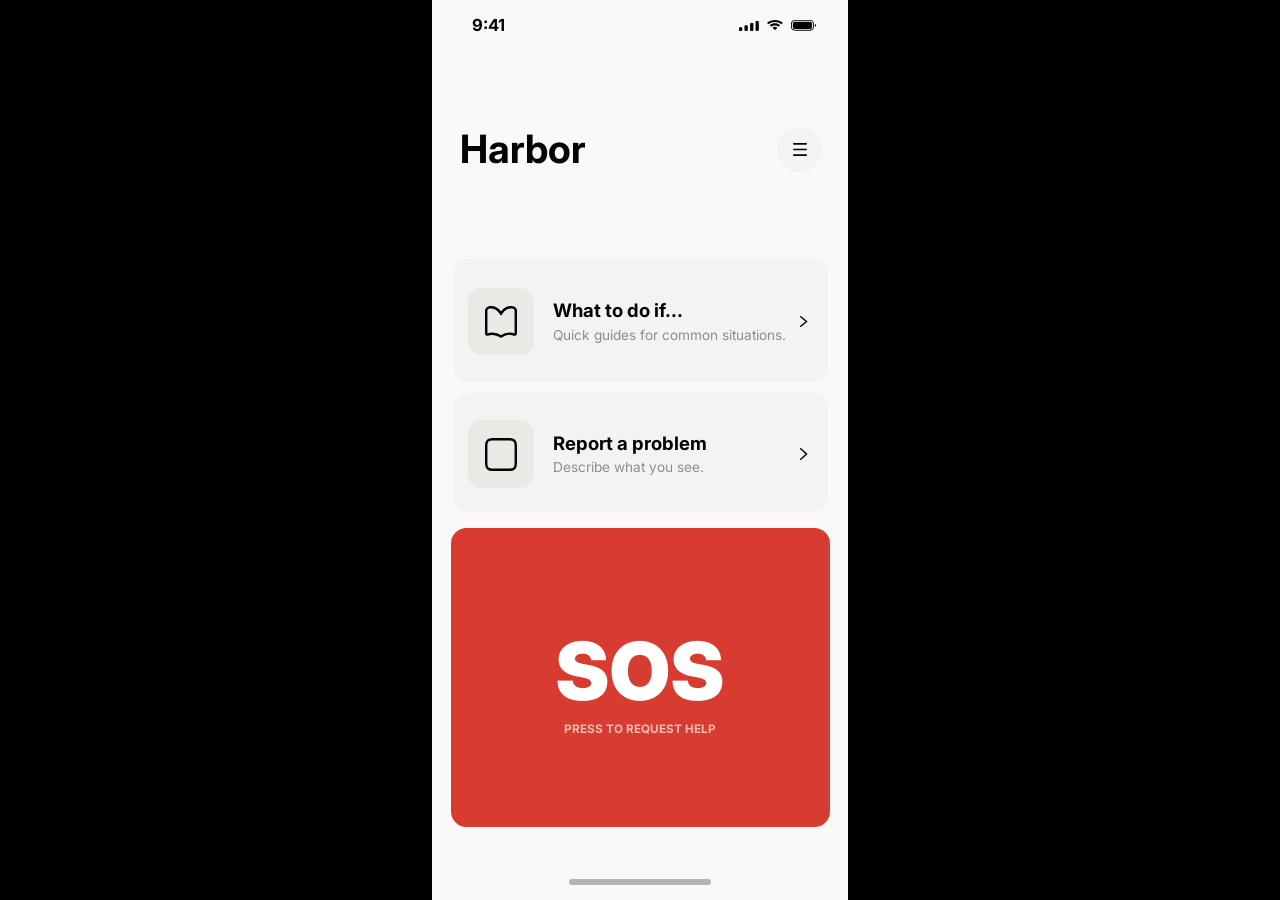
==== commit 3a382cd6: "revert: remove presentation mode and restore standalone interactive prototype" ====
--- a/index.html
+++ b/index.html
@@ -2,61 +2,28 @@
 <html lang="en">
 <head>
     <meta charset="UTF-8">
-    <meta name="viewport" content="width=device-width, initial-scale=1.0, maximum-scale=1.0">
-    <title>Harbor · Superhero Emergency Alert App</title>
-    <!-- Distinctive, Human Editorial Typography -->
+    <meta name="viewport" content="width=device-width, initial-scale=1.0, maximum-scale=1.0, user-scalable=no">
+    <title>Harbor - Paytm Design Task</title>
     <link rel="preconnect" href="https://fonts.googleapis.com">
     <link rel="preconnect" href="https://fonts.gstatic.com" crossorigin>
-    <link href="https://fonts.googleapis.com/css2?family=Instrument+Serif:ital@0;1&family=Plus+Jakarta+Sans:wght@400;500;600;700;800&family=JetBrains+Mono:wght@400;500;600&display=swap" rel="stylesheet">
+    <link href="https://fonts.googleapis.com/css2?family=Inter:wght@400;500;600;700;800;900&display=swap" rel="stylesheet">
     <style>
-        :root {
-            --canvas-bg: #faf9f5;
-            --canvas-subtle: #f3f1ea;
-            --ink-primary: #121316;
-            --ink-secondary: #4a4c54;
-            --ink-muted: #71747e;
-            --signal-red: #dc2626;
-            --signal-crimson: #991b1b;
-            --border-rule: #e5e3db;
-            --border-dark: #121316;
-            --font-editorial: 'Instrument Serif', Georgia, serif;
-            --font-sans: 'Plus Jakarta Sans', -apple-system, BlinkMacSystemFont, sans-serif;
-            --font-mono: 'JetBrains Mono', monospace;
-        }
-
         * {
             box-sizing: border-box;
+            -webkit-tap-highlight-color: transparent;
+        }
+        html, body {
             margin: 0;
             padding: 0;
-            -webkit-tap-highlight-color: transparent;
-        }
-
-        body {
-            background: var(--canvas-bg);
-            color: var(--ink-primary);
-            font-family: var(--font-sans);
-            overflow-x: hidden;
-            min-height: 100vh;
-            -webkit-font-smoothing: antialiased;
-        }
-
-        /* ==========================================================================
-           MODE 1: INTERACTIVE MOBILE PROTOTYPE VIEWPORT
-           ========================================================================== */
-        #prototype-viewport {
-            width: 100vw;
-            height: 100vh;
+            width: 100%;
+            height: 100%;
+            background: #000;
             display: flex;
             justify-content: center;
             align-items: center;
-            background: #000;
             overflow: hidden;
-            position: fixed;
-            top: 0;
-            left: 0;
-            z-index: 100;
-        }
-
+        }
+        /* Strictly lock aspect ratio to exact Figma frame proportions: 852 / 1844 */
         .phone-wrapper {
             position: relative;
             aspect-ratio: 852 / 1844;
@@ -66,556 +33,19 @@
             max-height: 100vh;
             margin: auto;
             overflow: hidden;
+            font-family: 'Inter', -apple-system, BlinkMacSystemFont, sans-serif;
             container-type: size;
             user-select: none;
             box-shadow: 0 0 60px rgba(0, 0, 0, 0.9);
         }
-
         .phone-wrapper * {
             pointer-events: none;
-        }
-
-        /* ==========================================================================
-           MODE 2: LIGHT-MODE EDITORIAL PRESENTATION (No AI Slop)
-           ========================================================================== */
-        #presentation-viewport {
-            display: none;
-            width: 100%;
-            min-height: 100vh;
-            background: var(--canvas-bg);
-            position: relative;
-            z-index: 200;
-            overflow-y: auto;
-        }
-
-        /* Architectural Top Bar */
-        .pres-nav {
-            position: sticky;
-            top: 0;
-            width: 100%;
-            padding: 1.25rem 3rem;
-            display: flex;
-            justify-content: space-between;
-            align-items: center;
-            background: rgba(250, 249, 245, 0.94);
-            backdrop-filter: blur(12px);
-            border-bottom: 1px solid var(--border-rule);
-            z-index: 50;
-        }
-
-        .pres-nav-brand {
-            display: flex;
-            align-items: baseline;
-            gap: 1.25rem;
-        }
-
-        .pres-nav-title {
-            font-family: var(--font-editorial);
-            font-size: 1.6rem;
-            font-weight: 400;
-            color: var(--ink-primary);
-            letter-spacing: -0.01em;
-            line-height: 1;
-        }
-
-        .pres-nav-badge {
-            font-family: var(--font-mono);
-            font-size: 0.72rem;
-            font-weight: 500;
-            color: var(--ink-muted);
-            text-transform: uppercase;
-            letter-spacing: 0.08em;
-        }
-
-        .btn-live-prototype {
-            display: inline-flex;
-            align-items: center;
-            gap: 0.6rem;
-            background: var(--ink-primary);
-            color: #fff;
-            border: 1px solid var(--ink-primary);
-            padding: 0.6rem 1.25rem;
-            border-radius: 6px;
-            font-size: 0.85rem;
-            font-weight: 600;
-            text-decoration: none;
-            cursor: pointer;
-            transition: all 0.15s ease;
-        }
-
-        .btn-live-prototype:hover {
-            background: var(--signal-red);
-            border-color: var(--signal-red);
-            transform: translateY(-1px);
-        }
-
-        .pulse-dot {
-            width: 6px;
-            height: 6px;
-            border-radius: 50%;
-            background: #fff;
-        }
-
-        /* Container Layout */
-        .pres-container {
-            max-width: 1180px;
-            margin: 0 auto;
-            padding: 2rem 3rem 6rem;
-        }
-
-        /* Section Anatomy */
-        .pres-section {
-            min-height: calc(100vh - 100px);
-            display: flex;
-            flex-direction: column;
-            justify-content: space-between;
-            padding: 5rem 0 3.5rem;
-            border-bottom: 1px solid var(--border-rule);
-        }
-
-        .pres-section:last-of-type {
-            border-bottom: none;
-        }
-
-        /* Kicker */
-        .pres-kicker {
-            font-family: var(--font-mono);
-            font-size: 0.78rem;
-            font-weight: 600;
-            text-transform: uppercase;
-            letter-spacing: 0.14em;
-            color: var(--signal-red);
-            margin-bottom: 1.25rem;
-            display: flex;
-            align-items: center;
-            gap: 0.75rem;
-        }
-
-        .pres-kicker::before {
-            content: '';
-            width: 16px;
-            height: 1.5px;
-            background: var(--signal-red);
-        }
-
-        /* Display Headings */
-        .pres-title {
-            font-family: var(--font-editorial);
-            font-size: clamp(3.75rem, 7.5vw, 6.75rem);
-            font-weight: 400;
-            color: var(--ink-primary);
-            letter-spacing: -0.02em;
-            line-height: 0.98;
-            margin-bottom: 1.75rem;
-        }
-
-        .pres-subline {
-            font-size: clamp(1.2rem, 2vw, 1.65rem);
-            font-weight: 400;
-            color: var(--ink-secondary);
-            line-height: 1.45;
-            max-width: 720px;
-            letter-spacing: -0.01em;
-            margin-bottom: 3rem;
-        }
-
-        /* Editorial Running Footers */
-        .pres-footer {
-            padding-top: 3rem;
-            display: flex;
-            justify-content: space-between;
-            align-items: center;
-            font-size: 0.9rem;
-            font-family: var(--font-mono);
-            color: var(--ink-muted);
-            border-top: 1px solid var(--border-rule);
-            flex-wrap: wrap;
-            gap: 1rem;
-        }
-
-        .pres-footer a.prototype-link {
-            color: var(--signal-red);
-            text-decoration: underline;
-            text-underline-offset: 4px;
-            font-weight: 600;
-            transition: color 0.15s ease;
-        }
-
-        .pres-footer a.prototype-link:hover {
-            color: var(--signal-crimson);
-        }
-
-        /* ==========================================================================
-           SECTION 1: HERO (COVER)
-           ========================================================================== */
-        .hero-layout {
-            display: grid;
-            grid-template-columns: 1.15fr 0.85fr;
-            gap: 4.5rem;
-            align-items: center;
-            width: 100%;
-            margin: auto 0;
-        }
-
-        .hero-left {
-            display: flex;
-            flex-direction: column;
-        }
-
-        .hero-meta-table {
-            display: grid;
-            grid-template-columns: repeat(3, 1fr);
-            gap: 1.5rem;
-            padding: 1.75rem 0;
-            margin-bottom: 2.5rem;
-            border-top: 1px solid var(--border-rule);
-            border-bottom: 1px solid var(--border-rule);
-        }
-
-        .hero-meta-col {
-            display: flex;
-            flex-direction: column;
-            gap: 0.35rem;
-        }
-
-        .hero-meta-label {
-            font-family: var(--font-mono);
-            font-size: 0.7rem;
-            color: var(--ink-muted);
-            text-transform: uppercase;
-            letter-spacing: 0.08em;
-        }
-
-        .hero-meta-value {
-            font-size: 1.05rem;
-            font-weight: 700;
-            color: var(--ink-primary);
-        }
-
-        /* Clean Architectural Mockup */
-        .hero-mockup-wrapper {
-            display: flex;
-            justify-content: center;
-            align-items: center;
-        }
-
-        .device-phone-chassis {
-            position: relative;
-            width: 350px;
-            height: calc(350px * (1844 / 852));
-            background: #18191c;
-            border-radius: 52px;
-            padding: 10px;
-            box-shadow: 
-                0 25px 60px -15px rgba(18, 19, 22, 0.18),
-                0 0 0 1px rgba(0, 0, 0, 0.08);
-            transition: transform 0.3s ease;
-        }
-
-        .device-phone-chassis:hover {
-            transform: translateY(-4px);
-        }
-
-        .device-screen-bezel {
-            position: relative;
-            width: 100%;
-            height: 100%;
-            aspect-ratio: 852 / 1844;
-            border-radius: 42px;
-            overflow: hidden;
-            background: rgb(250, 249, 247);
-            container-type: size;
-        }
-
-        .device-screen-bezel .screen {
-            display: block !important;
-            position: absolute;
-            top: 0;
-            left: 0;
-            width: 100%;
-            height: 100%;
-        }
-
-        /* ==========================================================================
-           SECTION 2: THE BRIEF
-           ========================================================================== */
-        .brief-content {
-            display: flex;
-            flex-direction: column;
-            gap: 3.5rem;
-            width: 100%;
-            margin: auto 0;
-        }
-
-        /* The 2-Column Comparison Table */
-        .editorial-matrix {
-            display: grid;
-            grid-template-columns: 1fr 1fr;
-            border-top: 1.5px solid var(--border-dark);
-            width: 100%;
-        }
-
-        .matrix-col {
-            display: flex;
-            flex-direction: column;
-        }
-
-        .matrix-col:first-child {
-            border-right: 1px solid var(--border-rule);
-            padding-right: 3rem;
-        }
-
-        .matrix-col:last-child {
-            padding-left: 3rem;
-        }
-
-        .matrix-header {
-            padding: 1.5rem 0 1.25rem;
-            font-family: var(--font-mono);
-            font-size: 0.78rem;
-            font-weight: 700;
-            text-transform: uppercase;
-            letter-spacing: 0.12em;
-            color: var(--ink-muted);
-            border-bottom: 1px solid var(--border-rule);
-        }
-
-        .matrix-header.highlight-header {
-            color: var(--signal-red);
-        }
-
-        .matrix-row {
-            padding: 1.75rem 0;
-            border-bottom: 1px solid var(--border-rule);
-            display: flex;
-            flex-direction: column;
-            gap: 0.45rem;
-        }
-
-        .matrix-num {
-            font-family: var(--font-mono);
-            font-size: 0.72rem;
-            font-weight: 700;
-            color: var(--ink-muted);
-            letter-spacing: 0.08em;
-        }
-
-        .matrix-title {
-            font-size: 1.15rem;
-            font-weight: 700;
-            color: var(--ink-primary);
-            line-height: 1.3;
-        }
-
-        .matrix-desc {
-            font-size: 0.95rem;
-            color: var(--ink-secondary);
-            line-height: 1.55;
-        }
-
-        /* Central Reframe (Greatest Visual Weight) */
-        .reframe-spotlight {
-            padding: 3rem 0;
-            border-top: 2px solid var(--border-dark);
-            border-bottom: 2px solid var(--border-dark);
-            display: flex;
-            flex-direction: column;
-            gap: 1.25rem;
-        }
-
-        .reframe-tag {
-            font-family: var(--font-mono);
-            font-size: 0.78rem;
-            font-weight: 700;
-            text-transform: uppercase;
-            letter-spacing: 0.14em;
-            color: var(--signal-red);
-        }
-
-        .reframe-statement {
-            font-family: var(--font-editorial);
-            font-size: clamp(2.25rem, 4.2vw, 3.6rem);
-            font-weight: 400;
-            color: var(--ink-primary);
-            line-height: 1.15;
-            letter-spacing: -0.015em;
-        }
-
-        .reframe-statement strong {
-            font-weight: 400;
-            color: var(--signal-red);
-            font-style: italic;
-        }
-
-        .reframe-secondary {
-            font-size: 1.25rem;
-            font-weight: 500;
-            color: var(--ink-secondary);
-            line-height: 1.5;
-            max-width: 820px;
-        }
-
-        /* ==========================================================================
-           SECTION 3: THE PROCESS
-           ========================================================================== */
-        .process-content {
-            display: flex;
-            flex-direction: column;
-            gap: 3.5rem;
-            width: 100%;
-            margin: auto 0;
-        }
-
-        .caption-banner {
-            display: flex;
-            align-items: baseline;
-            gap: 1rem;
-            padding-bottom: 1.5rem;
-            border-bottom: 1px solid var(--border-rule);
-        }
-
-        .caption-tag {
-            font-family: var(--font-mono);
-            font-size: 0.78rem;
-            font-weight: 700;
-            text-transform: uppercase;
-            letter-spacing: 0.12em;
-            color: var(--signal-red);
-            flex-shrink: 0;
-        }
-
-        .caption-sentence {
-            font-size: 1.35rem;
-            font-weight: 600;
-            color: var(--ink-primary);
-            letter-spacing: -0.01em;
-            line-height: 1.4;
-        }
-
-        .diagram-art-frame {
-            padding: 2.5rem 1.5rem;
-            background: #fff;
-            border: 1px solid var(--border-rule);
-            border-radius: 12px;
-        }
-
-        /* 7 Phases Editorial Table */
-        .phases-row {
-            display: grid;
-            grid-template-columns: repeat(7, 1fr);
-            border-top: 1px solid var(--border-rule);
-            border-bottom: 1px solid var(--border-rule);
-            width: 100%;
-        }
-
-        .phase-col {
-            padding: 1.25rem 0.85rem;
-            border-right: 1px solid var(--border-rule);
-            display: flex;
-            flex-direction: column;
-            gap: 0.4rem;
-        }
-
-        .phase-col:last-child {
-            border-right: none;
-        }
-
-        .phase-idx {
-            font-family: var(--font-mono);
-            font-size: 0.7rem;
-            font-weight: 700;
-            color: var(--ink-muted);
-        }
-
-        .phase-title {
-            font-size: 0.95rem;
-            font-weight: 700;
-            color: var(--ink-primary);
-            line-height: 1.25;
-        }
-
-        .phase-meta {
-            font-size: 0.75rem;
-            color: var(--ink-secondary);
-            line-height: 1.4;
-        }
-
-        /* Print / PDF Styles */
-        @media print {
-            body, html {
-                background: #fff !important;
-                color: #000 !important;
-                -webkit-print-color-adjust: exact !important;
-                print-color-adjust: exact !important;
-            }
-
-            #prototype-viewport {
-                display: none !important;
-            }
-
-            #presentation-viewport {
-                display: block !important;
-                overflow: visible !important;
-            }
-
-            .pres-nav {
-                display: none !important;
-            }
-
-            .pres-section {
-                page-break-after: always !important;
-                break-after: page !important;
-                min-height: 100vh !important;
-                height: 100vh !important;
-                padding: 3rem 2rem !important;
-                box-sizing: border-box !important;
-            }
-
-            .device-phone-chassis {
-                box-shadow: 0 0 0 1px #ccc !important;
-            }
-        }
-
-        /* Responsive Breakpoints */
-        @media (max-width: 1024px) {
-            .hero-layout {
-                grid-template-columns: 1fr;
-                gap: 3rem;
-            }
-            .editorial-matrix {
-                grid-template-columns: 1fr;
-            }
-            .matrix-col:first-child {
-                border-right: none;
-                border-bottom: 1px solid var(--border-rule);
-                padding-right: 0;
-                padding-bottom: 2rem;
-            }
-            .matrix-col:last-child {
-                padding-left: 0;
-                padding-top: 2rem;
-            }
-            .phases-row {
-                grid-template-columns: repeat(2, 1fr);
-            }
-            .phase-col:nth-child(2n) {
-                border-right: none;
-            }
-            .pres-section {
-                min-height: auto;
-                padding: 4rem 0;
-            }
         }
     </style>
 </head>
 <body>
-
-    <!-- ==========================================================================
-         MODE 1: INTERACTIVE MOBILE PROTOTYPE
-         ========================================================================== -->
-    <div id="prototype-viewport">
-        <div class="phone-wrapper">
-            
+    <div class="phone-wrapper">
+        
         <div id="home" class="screen" style="display:block; width:100%; height:100%; position:absolute; top:0; left:0; background:rgb(250,249,247);">
             <div style='position:absolute; left:0.000%; top:0.000%; width:100.000%; height:100.000%; pointer-events:none; background:rgb(250,249,247);'></div>
 <div style='position:absolute; left:9.636%; top:1.762%; text-align:left; width:max-content; white-space:nowrap; height:max-content; font-size:1.844cqh; font-weight:700; color:rgb(3,4,3); line-height:1.150; display:flex; flex-direction:column; overflow:visible;'><span>9:41</span></div>
@@ -941,469 +371,75 @@
 <div style='position:absolute; left:32.981%; top:97.722%; width:34.038%; height:0.651%; pointer-events:none; background:rgb(3,4,3); border-radius:54.230cqh;'></div>
         </div>
         
-        </div>
+        <script>
+            
+    document.addEventListener("DOMContentLoaded", () => {
+        function showScreen(id) {
+            document.querySelectorAll('.screen').forEach(s => s.style.display = 'none');
+            const target = document.getElementById(id);
+            if (target) {
+                target.style.display = 'block';
+            }
+        }
+
+        function createOverlay(screenId, left, top, width, height, targetId) {
+            const screen = document.getElementById(screenId);
+            if (!screen) return;
+            const overlay = document.createElement('div');
+            overlay.style.position = 'absolute';
+            overlay.style.left = left + '%';
+            overlay.style.top = top + '%';
+            overlay.style.width = width + '%';
+            overlay.style.height = height + '%';
+            overlay.style.cursor = 'pointer';
+            overlay.style.zIndex = '9999';
+            overlay.style.pointerEvents = 'auto';
+            overlay.onclick = () => {
+                showScreen(targetId);
+                handleAutoTriggers(targetId);
+            };
+            screen.appendChild(overlay);
+        }
+
+        // Home screen -> SOS button
+        createOverlay('home', 4.5, 58.5, 91.0, 33.3, 'sending_alert');
+
+        // Sending alert -> Cancel button
+        createOverlay('sending_alert', 4.5, 82.1, 91.0, 9.8, 'home');
+
+        // SOS Active -> Worse button
+        createOverlay('sos_active', 51.4, 62.7, 44.0, 10.7, 'sos_situation_worse');
+
+        // SOS Active -> Cancel SOS button
+        createOverlay('sos_active', 4.5, 74.9, 91.0, 7.5, 'home');
+
+        // SOS Active -> Swipe up anywhere (bottom area)
+        createOverlay('sos_active', 0.0, 83.0, 100.0, 17.0, 'situation_category');
+
+        // Situation Category -> Fire or smoke card
+        createOverlay('situation_category', 4.5, 25.8, 44.0, 11.7, 'fire_details');
+
+        // Fire Details -> Send details button
+        createOverlay('fire_details', 5.1, 86.1, 89.7, 6.8, 'sos_situation_worse');
+
+        // SOS Situation Worse -> Cancel SOS button
+        createOverlay('sos_situation_worse', 4.5, 77.0, 91.0, 7.5, 'home');
+
+        // Safe screen -> Done button
+        createOverlay('safe', 4.5, 89.9, 91.0, 5.9, 'home');
+
+        let timeoutId;
+        function handleAutoTriggers(screenId) {
+            clearTimeout(timeoutId);
+            if (screenId === 'sending_alert') {
+                timeoutId = setTimeout(() => showScreen('sos_active'), 2500);
+            } else if (screenId === 'sos_situation_worse') {
+                timeoutId = setTimeout(() => showScreen('safe'), 3200);
+            }
+        }
+    });
+    
+        </script>
     </div>
-
-    <!-- ==========================================================================
-         MODE 2: LIGHT-MODE EDITORIAL PRESENTATION WEBSITE
-         ========================================================================== -->
-    <div id="presentation-viewport">
-
-        <!-- Top Navigation -->
-        <header class="pres-nav">
-            <div class="pres-nav-brand">
-                <span class="pres-nav-title">Harbor</span>
-                <span class="pres-nav-badge">Paytm Design Internship 2027 · Design Task</span>
-            </div>
-            <button class="btn-live-prototype" onclick="togglePresentationMode(false)">
-                <span class="pulse-dot"></span>
-                <span>Switch to Interactive Prototype</span>
-            </button>
-        </header>
-
-        <main class="pres-container">
-
-            <!-- ------------------------------------------------------------------
-                 SECTION 1: COVER
-                 ------------------------------------------------------------------ -->
-            <section class="pres-section" id="section-cover">
-                <div>
-                    <div class="pres-kicker">Paytm Design Internship 2027 · Design Task</div>
-                </div>
-
-                <div class="hero-layout">
-                    <div class="hero-left">
-                        <h1 class="pres-title">Harbor</h1>
-                        <p class="pres-subline">A superhero emergency alert app. One tap, and the right help is moving.</p>
-
-                        <div class="hero-meta-table">
-                            <div class="hero-meta-col">
-                                <span class="hero-meta-label">Primary Trigger</span>
-                                <span class="hero-meta-value">Single Tap SOS</span>
-                            </div>
-                            <div class="hero-meta-col">
-                                <span class="hero-meta-label">Product Stance</span>
-                                <span class="hero-meta-value">Panic-First Sensory</span>
-                            </div>
-                            <div class="hero-meta-col">
-                                <span class="hero-meta-label">Lifecycle</span>
-                                <span class="hero-meta-value">5 Verified States</span>
-                            </div>
-                        </div>
-
-                        <div>
-                            <button class="btn-live-prototype" onclick="togglePresentationMode(false)" style="padding: 0.8rem 1.6rem; font-size: 0.95rem;">
-                                <span>Launch Interactive Prototype ↗</span>
-                            </button>
-                        </div>
-                    </div>
-
-                    <!-- Visual: Large Home Screen Mockup -->
-                    <div class="hero-mockup-wrapper">
-                        <div class="device-phone-chassis">
-                            <div class="device-screen-bezel">
-                                <div style="width: 100%; height: 100%; position: relative; background: rgb(250, 249, 247);">
-                                    <div style='position:absolute; left:0.000%; top:0.000%; width:100.000%; height:100.000%; pointer-events:none; background:rgb(250,249,247);'></div>
-<div style='position:absolute; left:9.636%; top:1.762%; text-align:left; width:max-content; white-space:nowrap; height:max-content; font-size:1.844cqh; font-weight:700; color:rgb(3,4,3); line-height:1.150; display:flex; flex-direction:column; overflow:visible;'><span>9:41</span></div>
-<img id='21:285' src='svgs/21_285.svg' style='position:absolute; left:73.913%; top:2.302%; width:4.738%; height:1.127%; object-fit:contain;' />
-<img id='21:288' src='svgs/21_288.svg' style='position:absolute; left:80.482%; top:2.206%; width:3.827%; height:1.137%; object-fit:contain;' />
-<img id='21:291' src='svgs/21_291.svg' style='position:absolute; left:86.134%; top:2.267%; width:6.423%; height:1.198%; object-fit:contain;' />
-<div style='position:absolute; left:6.698%; top:14.100%; text-align:left; width:max-content; white-space:nowrap; height:max-content; font-size:4.338cqh; font-weight:700; color:rgb(3,4,3); line-height:1.150; display:flex; flex-direction:column; overflow:visible;'><span>Harbor</span></div>
-<div style='position:absolute; left:83.079%; top:14.100%; width:10.811%; height:4.989%; pointer-events:none; background:rgb(244,243,241); border-radius:5.423cqh;'></div>
-<img id='21:261' src='svgs/21_261.svg' style='position:absolute; left:86.722%; top:15.835%; width:3.525%; height:1.518%; object-fit:contain;' />
-<div style='position:absolute; left:5.053%; top:28.742%; width:90.247%; height:13.666%; pointer-events:none; background:rgb(244,243,241); border-radius:1.735cqh;'></div>
-<div style='position:absolute; left:8.578%; top:31.996%; width:15.981%; height:7.484%; pointer-events:none; background:rgb(235,233,230); border-radius:1.518cqh;'></div>
-<img id='21:265' src='svgs/21_265.svg' style='position:absolute; left:12.691%; top:33.948%; width:7.756%; height:3.579%; object-fit:contain;' />
-<div style='position:absolute; left:29.025%; top:33.351%; text-align:left; width:max-content; white-space:nowrap; height:max-content; font-size:2.061cqh; font-weight:700; color:rgb(3,4,3); line-height:1.158; display:flex; flex-direction:column; overflow:visible;'><span>What to do if...</span></div>
-<div style='position:absolute; left:29.025%; top:36.280%; text-align:left; width:max-content; white-space:nowrap; height:max-content; font-size:1.518cqh; font-weight:400; color:rgb(137,142,152); line-height:1.214; display:flex; flex-direction:column; overflow:visible;'><span>Quick guides for common situations.</span></div>
-<img id='21:269' src='svgs/21_269.svg' style='position:absolute; left:88.484%; top:34.978%; width:1.880%; height:1.518%; object-fit:contain;' />
-<div style='position:absolute; left:5.053%; top:43.709%; width:90.247%; height:13.178%; pointer-events:none; background:rgb(244,243,241); border-radius:1.735cqh;'></div>
-<div style='position:absolute; left:8.578%; top:46.719%; width:15.981%; height:7.484%; pointer-events:none; background:rgb(235,233,230); border-radius:1.518cqh;'></div>
-<img id='21:272' src='svgs/21_272.svg' style='position:absolute; left:12.691%; top:48.617%; width:7.756%; height:3.688%; object-fit:contain;' />
-<div style='position:absolute; left:29.025%; top:48.075%; text-align:left; width:max-content; white-space:nowrap; height:max-content; font-size:2.061cqh; font-weight:700; color:rgb(3,4,3); line-height:1.158; display:flex; flex-direction:column; overflow:visible;'><span>Report a problem</span></div>
-<div style='position:absolute; left:29.025%; top:51.003%; text-align:left; width:max-content; white-space:nowrap; height:max-content; font-size:1.518cqh; font-weight:400; color:rgb(137,142,152); line-height:1.214; display:flex; flex-direction:column; overflow:visible;'><span>Describe what you see.</span></div>
-<img id='21:276' src='svgs/21_276.svg' style='position:absolute; left:88.484%; top:49.702%; width:1.880%; height:1.518%; object-fit:contain;' />
-<div style='position:absolute; left:4.583%; top:58.623%; width:91.069%; height:33.297%; pointer-events:none; background:rgb(216,59,48); border-radius:1.735cqh;'></div>
-<div style='position:absolute; left:50.118%; top:69.902%; transform:translateX(-50%); text-align:center; width:max-content; white-space:nowrap; height:max-content; font-size:8.894cqh; font-weight:900; color:rgb(255,255,255); line-height:1.061; display:flex; flex-direction:column; overflow:visible;'><span>SOS</span></div>
-<div style='position:absolute; left:50.118%; top:80.206%; transform:translateX(-50%); text-align:center; width:max-content; white-space:nowrap; height:max-content; font-size:1.302cqh; font-weight:700; color:rgb(243,187,179); line-height:1.250; display:flex; flex-direction:column; overflow:visible;'><span>PRESS TO REQUEST HELP</span></div>
-<div style='position:absolute; left:32.902%; top:97.722%; width:34.195%; height:0.651%; pointer-events:none; background:rgb(180,177,176); border-radius:5.423cqh;'></div>
-                                </div>
-                            </div>
-                        </div>
-                    </div>
-                </div>
-
-                <!-- Footer: First place reviewer sees the link -->
-                <footer class="pres-footer">
-                    <div>Vikhyat Kaushik · October 2026</div>
-                    <div>
-                        <a href="https://v1khyat.github.io/PayTm-Design-Task/" class="prototype-link" target="_blank" onclick="event.preventDefault(); togglePresentationMode(false);">Interactive prototype link ↗</a>
-                    </div>
-                </footer>
-            </section>
-
-
-            <!-- ------------------------------------------------------------------
-                 SECTION 2: THE BRIEF
-                 ------------------------------------------------------------------ -->
-            <section class="pres-section" id="section-brief">
-                <div>
-                    <div class="pres-kicker">Objective &amp; Problem Reframe</div>
-                    <h2 class="pres-title" style="font-size: clamp(3rem, 5.5vw, 5rem); margin-bottom: 0;">The brief</h2>
-                </div>
-
-                <div class="brief-content">
-                    <!-- Visual: The "asked vs really testing" two-column -->
-                    <div class="editorial-matrix">
-
-                        <!-- Left Column: The 3 deliverables as written -->
-                        <div class="matrix-col">
-                            <div class="matrix-header">The Deliverables (As Written)</div>
-
-                            <div class="matrix-row">
-                                <span class="matrix-num">01 / DISPATCH &amp; LIFECYCLE</span>
-                                <h3 class="matrix-title">Reach superheroes fast &amp; track request lifecycle</h3>
-                                <p class="matrix-desc">Reach heroes fast; track full request stages: raised, verified, assigned, responded, resolved.</p>
-                            </div>
-
-                            <div class="matrix-row">
-                                <span class="matrix-num">02 / EDGE CASE</span>
-                                <h3 class="matrix-title">Include one critical edge case</h3>
-                                <p class="matrix-desc">Identify an unpredictable crisis condition (e.g. escalating threat severity) and design resilient system handling.</p>
-                            </div>
-
-                            <div class="matrix-row">
-                                <span class="matrix-num">03 / ARTIFACTS</span>
-                                <h3 class="matrix-title">Deliver interactive prototype link + PDF</h3>
-                                <p class="matrix-desc">Deliver a functional interactive prototype link accompanied by a PDF document detailing user flow, design decisions, and assumptions.</p>
-                            </div>
-                        </div>
-
-                        <!-- Right Column: What each one is really testing -->
-                        <div class="matrix-col">
-                            <div class="matrix-header highlight-header">What Each One Is Really Testing</div>
-
-                            <div class="matrix-row">
-                                <span class="matrix-num" style="color: var(--signal-red);">EVALUATING STRESS UX</span>
-                                <h3 class="matrix-title">Designing for panic</h3>
-                                <p class="matrix-desc">Under mortal threat, cognitive load drops to zero and motor control degrades. Shaking hands cannot navigate forms. Speed must precede triage.</p>
-                            </div>
-
-                            <div class="matrix-row">
-                                <span class="matrix-num" style="color: var(--signal-red);">EVALUATING SYSTEM TRANSPARENCY</span>
-                                <h3 class="matrix-title">Legible dispatch</h3>
-                                <p class="matrix-desc">Clear hero tier assignment, live distance ETA, and sensory certainty without information overload or panic-inducing ambiguity.</p>
-                            </div>
-
-                            <div class="matrix-row">
-                                <span class="matrix-num" style="color: var(--signal-red);">EVALUATING PSYCHOLOGICAL SAFETY</span>
-                                <h3 class="matrix-title">Calm while waiting</h3>
-                                <p class="matrix-desc">The most vulnerable moments are during transit. The interface must provide protective stealth, discreet reporting, and actionable reassurance.</p>
-                            </div>
-                        </div>
-
-                    </div>
-
-                    <!-- Reframe Line: Greatest Weight on the Page -->
-                    <div class="reframe-spotlight">
-                        <div class="reframe-tag">The Reframe</div>
-                        <h3 class="reframe-statement">
-                            This is not a dispatch dashboard. It is a <strong>panic-first product</strong>.
-                        </h3>
-                        <p class="reframe-secondary">
-                            Design for shaking hands, then earn trust while they wait.
-                        </p>
-                    </div>
-                </div>
-
-                <!-- Footer -->
-                <footer class="pres-footer">
-                    <div>Vikhyat Kaushik · October 2026</div>
-                    <div>
-                        <a href="https://v1khyat.github.io/PayTm-Design-Task/" class="prototype-link" target="_blank" onclick="event.preventDefault(); togglePresentationMode(false);">Interactive prototype link ↗</a>
-                    </div>
-                </footer>
-            </section>
-
-
-            <!-- ------------------------------------------------------------------
-                 SECTION 3: THE PROCESS
-                 ------------------------------------------------------------------ -->
-            <section class="pres-section" id="section-process">
-                <div>
-                    <div class="pres-kicker">Design Methodology</div>
-                    <h2 class="pres-title" style="font-size: clamp(3rem, 5.5vw, 5rem); margin-bottom: 0;">How this was designed</h2>
-                </div>
-
-                <div class="process-content">
-                    <!-- Caption Line -->
-                    <div class="caption-banner">
-                        <span class="caption-tag">Guiding Principle</span>
-                        <p class="caption-sentence">Breadth first, then depth. Dozens of concepts explored; one flow taken deep.</p>
-                    </div>
-
-                    <!-- Double Diamond Diagram Visual -->
-                    <div class="diagram-art-frame">
-                        <svg viewBox="0 0 1000 340" fill="none" xmlns="http://www.w3.org/2000/svg" style="width: 100%; height: auto; max-height: 300px; display: block; margin: 0 auto;">
-  <defs>
-    <linearGradient id="d1Light" x1="60" y1="170" x2="480" y2="170" gradientUnits="userSpaceOnUse">
-      <stop offset="0%" stop-color="#f5f5f4" stop-opacity="0.8" />
-      <stop offset="100%" stop-color="#ebebe8" stop-opacity="0.9" />
-    </linearGradient>
-    <linearGradient id="d2Light" x1="480" y1="170" x2="900" y2="170" gradientUnits="userSpaceOnUse">
-      <stop offset="0%" stop-color="#fef2f2" stop-opacity="0.8" />
-      <stop offset="100%" stop-color="#fee2e2" stop-opacity="0.9" />
-    </linearGradient>
-  </defs>
-
-  <!-- Diamond 1 Background Fill -->
-  <polygon points="70,170 270,35 470,170 270,305" fill="url(#d1Light)" stroke="#18181b" stroke-width="1.5" stroke-dasharray="4 4" stroke-opacity="0.25" />
-  
-  <!-- Diamond 2 Background Fill -->
-  <polygon points="490,170 690,35 890,170 690,305" fill="url(#d2Light)" stroke="#dc2626" stroke-width="1.5" stroke-dasharray="4 4" stroke-opacity="0.25" />
-
-  <!-- Center Horizontal Baseline -->
-  <line x1="50" y1="170" x2="910" y2="170" stroke="#d4d4d8" stroke-width="1.5" stroke-dasharray="2 4" />
-
-  <!-- Diamond 1 Solid Edges -->
-  <polyline points="70,170 270,35 470,170" stroke="#18181b" stroke-width="2" stroke-linecap="round" stroke-linejoin="round" />
-  <polyline points="70,170 270,305 470,170" stroke="#18181b" stroke-width="2" stroke-linecap="round" stroke-linejoin="round" />
-
-  <!-- Diamond 2 Solid Edges -->
-  <polyline points="490,170 690,35 890,170" stroke="#dc2626" stroke-width="2" stroke-linecap="round" stroke-linejoin="round" />
-  <polyline points="490,170 690,305 890,170" stroke="#dc2626" stroke-width="2" stroke-linecap="round" stroke-linejoin="round" />
-
-  <!-- Diamond Headers / Stages -->
-  <g font-family="'Plus Jakarta Sans', -apple-system, sans-serif" font-size="11" font-weight="700" letter-spacing="0.1em" text-anchor="middle">
-    <rect x="195" y="8" width="150" height="22" rx="11" fill="#fff" stroke="#18181b" stroke-width="1" />
-    <text x="270" y="23" fill="#18181b">1. DISCOVER &amp; DEFINE</text>
-    
-    <rect x="615" y="8" width="150" height="22" rx="11" fill="#fff" stroke="#dc2626" stroke-width="1" />
-    <text x="690" y="23" fill="#dc2626">2. DEVELOP &amp; DELIVER</text>
-  </g>
-
-  <!-- Widening / Convergence Markers -->
-  <g font-family="'JetBrains Mono', monospace" font-size="9" font-weight="600" letter-spacing="0.08em">
-    <text x="170" y="158" fill="#71717a" text-anchor="middle">WIDENING ↗</text>
-    <text x="370" y="158" fill="#71717a" text-anchor="middle">CONVERGING ↘</text>
-    <text x="590" y="158" fill="#dc2626" text-anchor="middle" fill-opacity="0.8">WIDENING ↗</text>
-    <text x="790" y="158" fill="#dc2626" text-anchor="middle" fill-opacity="0.8">CONVERGING ↘</text>
-  </g>
-
-  <!-- PHASE 1: Sense intent -->
-  <g transform="translate(95, 120)">
-    <circle cx="0" cy="0" r="14" fill="#fff" stroke="#18181b" stroke-width="2" />
-    <text x="0" y="4" font-family="'JetBrains Mono', monospace" font-size="9.5" font-weight="700" fill="#18181b" text-anchor="middle">01</text>
-    <text x="0" y="-22" font-family="'Plus Jakarta Sans', sans-serif" font-size="12" font-weight="700" fill="#18181b" text-anchor="middle">Sense intent</text>
-    <text x="0" y="28" font-family="'Plus Jakarta Sans', sans-serif" font-size="9.5" font-weight="500" fill="#71717a" text-anchor="middle">Deconstruct prompt</text>
-  </g>
-
-  <!-- PHASE 2: Know context -->
-  <g transform="translate(230, 80)">
-    <circle cx="0" cy="0" r="14" fill="#fff" stroke="#18181b" stroke-width="2" />
-    <text x="0" y="4" font-family="'JetBrains Mono', monospace" font-size="9.5" font-weight="700" fill="#18181b" text-anchor="middle">02</text>
-    <text x="0" y="-20" font-family="'Plus Jakarta Sans', sans-serif" font-size="12" font-weight="700" fill="#18181b" text-anchor="middle">Know context</text>
-    <text x="0" y="28" font-family="'Plus Jakarta Sans', sans-serif" font-size="9.5" font-weight="500" fill="#71717a" text-anchor="middle">Hero chaos &amp; distress</text>
-  </g>
-
-  <!-- PHASE 3: Know people -->
-  <g transform="translate(250, 240)">
-    <circle cx="0" cy="0" r="14" fill="#fff" stroke="#18181b" stroke-width="2" />
-    <text x="0" y="4" font-family="'JetBrains Mono', monospace" font-size="9.5" font-weight="700" fill="#18181b" text-anchor="middle">03</text>
-    <text x="0" y="28" font-family="'Plus Jakarta Sans', sans-serif" font-size="12" font-weight="700" fill="#18181b" text-anchor="middle">Know people</text>
-    <text x="0" y="-20" font-family="'Plus Jakarta Sans', sans-serif" font-size="9.5" font-weight="500" fill="#71717a" text-anchor="middle">Panicked civilians</text>
-  </g>
-
-  <!-- PHASE 4: Frame insights (Converge point) -->
-  <g transform="translate(480, 170)">
-    <circle cx="0" cy="0" r="18" fill="#18181b" stroke="#18181b" stroke-width="2" />
-    <text x="0" y="4" font-family="'JetBrains Mono', monospace" font-size="10" font-weight="800" fill="#fff" text-anchor="middle">04</text>
-    <rect x="-65" y="-55" width="130" height="24" rx="12" fill="#18181b" />
-    <text x="0" y="-39" font-family="'Plus Jakarta Sans', sans-serif" font-size="11" font-weight="700" fill="#fff" text-anchor="middle">Frame insights</text>
-    <text x="0" y="38" font-family="'Plus Jakarta Sans', sans-serif" font-size="9.5" font-weight="600" fill="#dc2626" text-anchor="middle">Panic-first pivot</text>
-  </g>
-
-  <!-- PHASE 5: Explore concepts -->
-  <g transform="translate(630, 80)">
-    <circle cx="0" cy="0" r="14" fill="#fff" stroke="#dc2626" stroke-width="2" />
-    <text x="0" y="4" font-family="'JetBrains Mono', monospace" font-size="9.5" font-weight="700" fill="#dc2626" text-anchor="middle">05</text>
-    <text x="0" y="-20" font-family="'Plus Jakarta Sans', sans-serif" font-size="12" font-weight="700" fill="#18181b" text-anchor="middle">Explore concepts</text>
-    <text x="0" y="28" font-family="'Plus Jakarta Sans', sans-serif" font-size="9.5" font-weight="500" fill="#71717a" text-anchor="middle">1-tap vs category triage</text>
-  </g>
-
-  <!-- PHASE 6: Frame solution -->
-  <g transform="translate(710, 240)">
-    <circle cx="0" cy="0" r="14" fill="#fff" stroke="#dc2626" stroke-width="2" />
-    <text x="0" y="4" font-family="'JetBrains Mono', monospace" font-size="9.5" font-weight="700" fill="#dc2626" text-anchor="middle">06</text>
-    <text x="0" y="28" font-family="'Plus Jakarta Sans', sans-serif" font-size="12" font-weight="700" fill="#18181b" text-anchor="middle">Frame solution</text>
-    <text x="0" y="-20" font-family="'Plus Jakarta Sans', sans-serif" font-size="9.5" font-weight="500" fill="#71717a" text-anchor="middle">Immediate dispatch + updates</text>
-  </g>
-
-  <!-- PHASE 7: Realise offer (Final convergent delivery) -->
-  <g transform="translate(865, 170)">
-    <circle cx="0" cy="0" r="16" fill="#dc2626" stroke="#dc2626" stroke-width="2" />
-    <text x="0" y="4" font-family="'JetBrains Mono', monospace" font-size="10" font-weight="800" fill="#fff" text-anchor="middle">07</text>
-    <rect x="-55" y="-52" width="110" height="24" rx="12" fill="#fff" stroke="#dc2626" stroke-width="1.5" />
-    <text x="0" y="-36" font-family="'Plus Jakarta Sans', sans-serif" font-size="11" font-weight="800" fill="#dc2626" text-anchor="middle">Realise offer</text>
-    <text x="0" y="36" font-family="'Plus Jakarta Sans', sans-serif" font-size="9.5" font-weight="600" fill="#18181b" text-anchor="middle">Harbor Prototype</text>
-  </g>
-</svg>
-                    </div>
-
-                    <!-- 7 Phases Row -->
-                    <div class="phases-row">
-                        <div class="phase-col">
-                            <span class="phase-idx">01 · DIVERGE</span>
-                            <h4 class="phase-title">Sense intent</h4>
-                            <p class="phase-meta">Deconstructing prompt objectives</p>
-                        </div>
-                        <div class="phase-col">
-                            <span class="phase-idx">02 · RESEARCH</span>
-                            <h4 class="phase-title">Know context</h4>
-                            <p class="phase-meta">Disaster realities &amp; hero tiers</p>
-                        </div>
-                        <div class="phase-col">
-                            <span class="phase-idx">03 · EMPATHY</span>
-                            <h4 class="phase-title">Know people</h4>
-                            <p class="phase-meta">Physiology of terrified victims</p>
-                        </div>
-                        <div class="phase-col" style="background: var(--canvas-subtle);">
-                            <span class="phase-idx" style="color: var(--signal-red);">04 · CONVERGE</span>
-                            <h4 class="phase-title">Frame insights</h4>
-                            <p class="phase-meta">The panic-first product pivot</p>
-                        </div>
-                        <div class="phase-col">
-                            <span class="phase-idx">05 · DIVERGE</span>
-                            <h4 class="phase-title">Explore concepts</h4>
-                            <p class="phase-meta">Forms vs one-tap dispatch</p>
-                        </div>
-                        <div class="phase-col">
-                            <span class="phase-idx">06 · ITERATE</span>
-                            <h4 class="phase-title">Frame solution</h4>
-                            <p class="phase-meta">Immediate alert + progressive details</p>
-                        </div>
-                        <div class="phase-col" style="background: #fef2f2;">
-                            <span class="phase-idx" style="color: var(--signal-red);">07 · CONVERGE</span>
-                            <h4 class="phase-title">Realise offer</h4>
-                            <p class="phase-meta">Harbor interactive delivery</p>
-                        </div>
-                    </div>
-                </div>
-
-                <!-- Footer: Mirrored on the last page -->
-                <footer class="pres-footer">
-                    <div>Vikhyat Kaushik · October 2026</div>
-                    <div>
-                        <a href="https://v1khyat.github.io/PayTm-Design-Task/" class="prototype-link" target="_blank" onclick="event.preventDefault(); togglePresentationMode(false);">Interactive prototype link ↗</a>
-                    </div>
-                </footer>
-            </section>
-
-        </main>
-    </div>
-
-    <!-- ==========================================================================
-         SCRIPT: NAVIGATION, OVERLAYS & KEYBOARD SHORTCUT 'P'
-         ========================================================================== -->
-    <script>
-        let isPresentationMode = false;
-
-        function togglePresentationMode(show) {
-            if (typeof show === 'boolean') {
-                isPresentationMode = show;
-            } else {
-                isPresentationMode = !isPresentationMode;
-            }
-
-            const protoEl = document.getElementById('prototype-viewport');
-            const presEl = document.getElementById('presentation-viewport');
-
-            if (isPresentationMode) {
-                protoEl.style.display = 'none';
-                presEl.style.display = 'block';
-                window.scrollTo({ top: 0, behavior: 'smooth' });
-            } else {
-                presEl.style.display = 'none';
-                protoEl.style.display = 'flex';
-            }
-        }
-
-        // Listen for keyboard press 'P' or 'p' to toggle presentation mode
-        window.addEventListener('keydown', (e) => {
-            if (e.key === 'p' || e.key === 'P') {
-                if (['INPUT', 'TEXTAREA'].includes(document.activeElement.tagName)) return;
-                togglePresentationMode();
-            } else if (e.key === 'Escape' && isPresentationMode) {
-                togglePresentationMode(false);
-            }
-        });
-
-        // Prototype Overlay Routing
-        document.addEventListener("DOMContentLoaded", () => {
-            function showScreen(id) {
-                document.querySelectorAll('#prototype-viewport .screen').forEach(s => s.style.display = 'none');
-                const target = document.getElementById(id);
-                if (target) {
-                    target.style.display = 'block';
-                }
-            }
-
-            function createOverlay(screenId, left, top, width, height, targetId) {
-                const screen = document.getElementById(screenId);
-                if (!screen) return;
-                const overlay = document.createElement('div');
-                overlay.style.position = 'absolute';
-                overlay.style.left = left + '%';
-                overlay.style.top = top + '%';
-                overlay.style.width = width + '%';
-                overlay.style.height = height + '%';
-                overlay.style.cursor = 'pointer';
-                overlay.style.zIndex = '9999';
-                overlay.style.pointerEvents = 'auto';
-                overlay.onclick = () => {
-                    showScreen(targetId);
-                    handleAutoTriggers(targetId);
-                };
-                screen.appendChild(overlay);
-            }
-
-            // Home screen -> SOS button
-            createOverlay('home', 4.5, 58.5, 91.0, 33.3, 'sending_alert');
-
-            // Sending alert -> Cancel button
-            createOverlay('sending_alert', 4.5, 82.1, 91.0, 9.8, 'home');
-
-            // SOS Active -> Worse button
-            createOverlay('sos_active', 51.4, 62.7, 44.0, 10.7, 'sos_situation_worse');
-
-            // SOS Active -> Cancel SOS button
-            createOverlay('sos_active', 4.5, 74.9, 91.0, 7.5, 'home');
-
-            // SOS Active -> Swipe up anywhere (bottom area)
-            createOverlay('sos_active', 0.0, 83.0, 100.0, 17.0, 'situation_category');
-
-            // Situation Category -> Fire or smoke card
-            createOverlay('situation_category', 4.5, 25.8, 44.0, 11.7, 'fire_details');
-
-            // Fire Details -> Send details button
-            createOverlay('fire_details', 5.1, 86.1, 89.7, 6.8, 'sos_situation_worse');
-
-            // SOS Situation Worse -> Cancel SOS button
-            createOverlay('sos_situation_worse', 4.5, 77.0, 91.0, 7.5, 'home');
-
-            // Safe screen -> Done button
-            createOverlay('safe', 4.5, 89.9, 91.0, 5.9, 'home');
-
-            let timeoutId;
-            function handleAutoTriggers(screenId) {
-                clearTimeout(timeoutId);
-                if (screenId === 'sending_alert') {
-                    timeoutId = setTimeout(() => showScreen('sos_active'), 2500);
-                } else if (screenId === 'sos_situation_worse') {
-                    timeoutId = setTimeout(() => showScreen('safe'), 3200);
-                }
-            }
-        });
-    </script>
 </body>
 </html>
